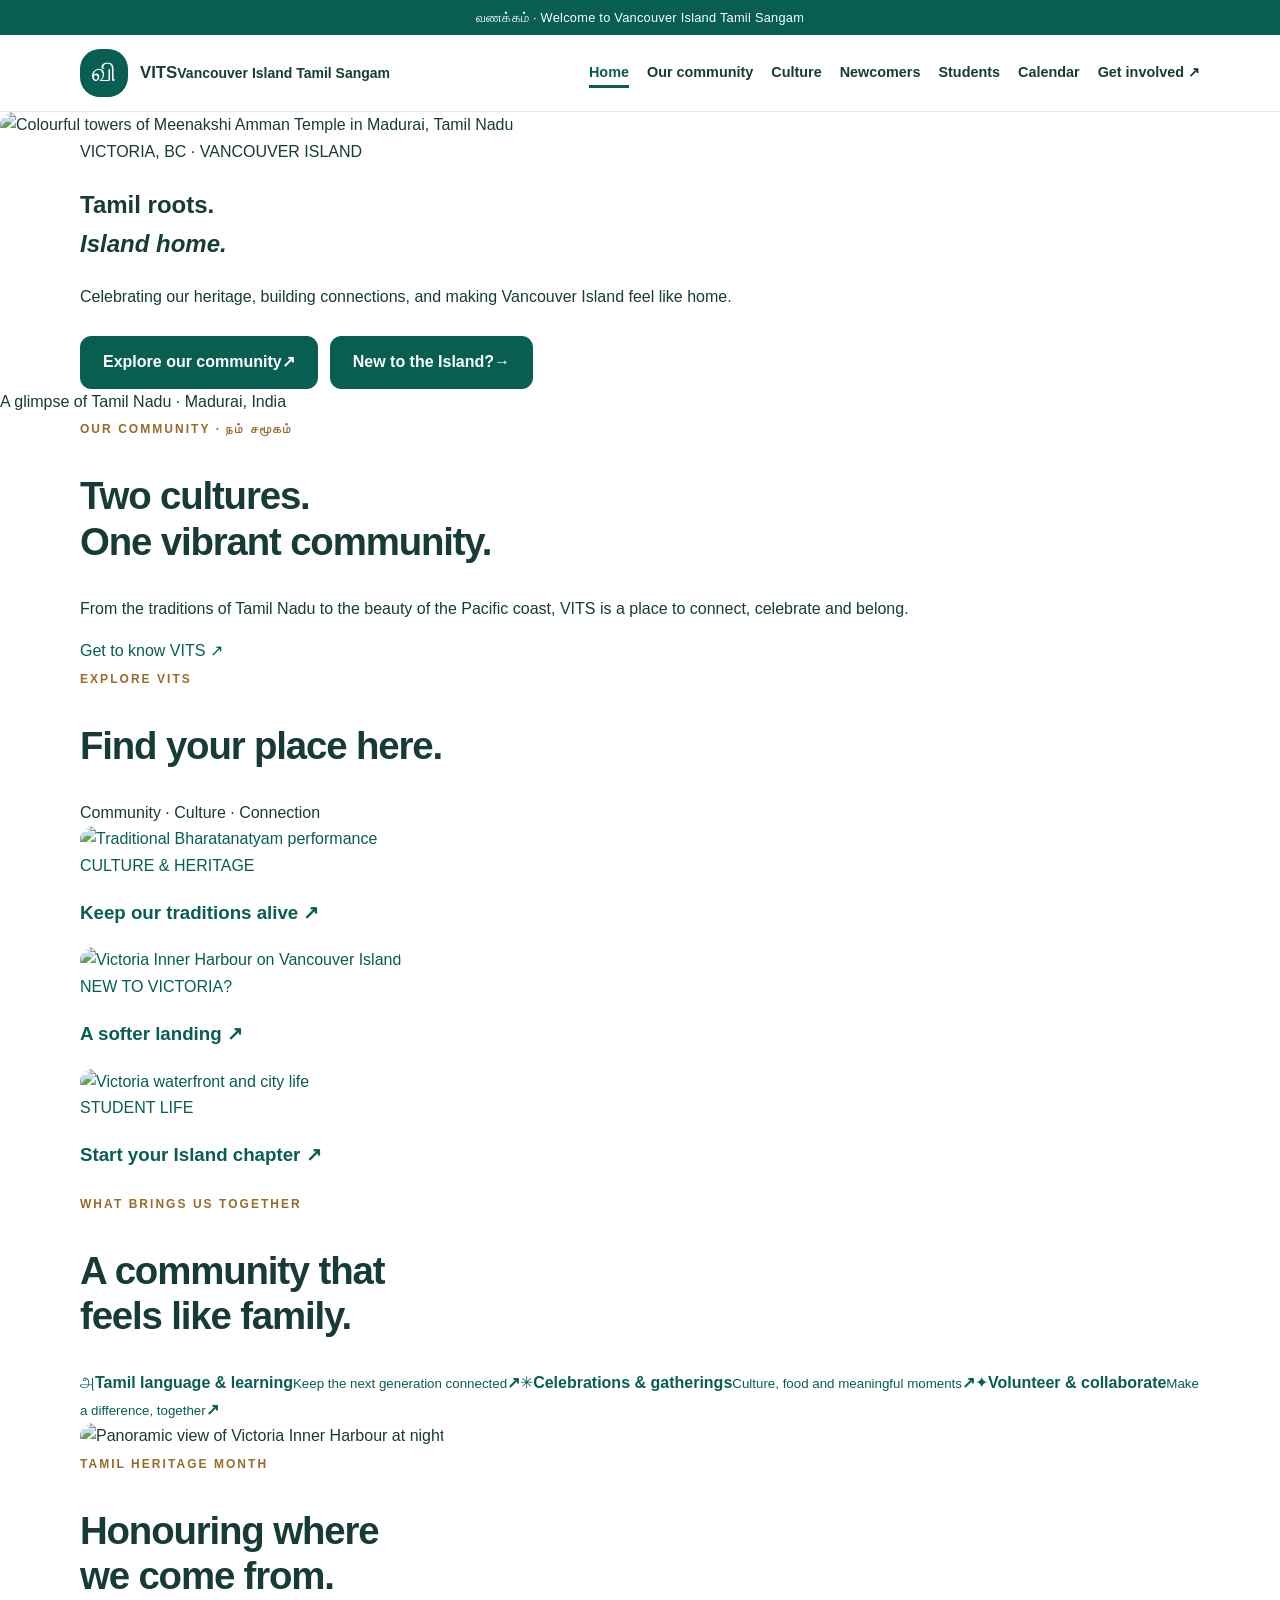
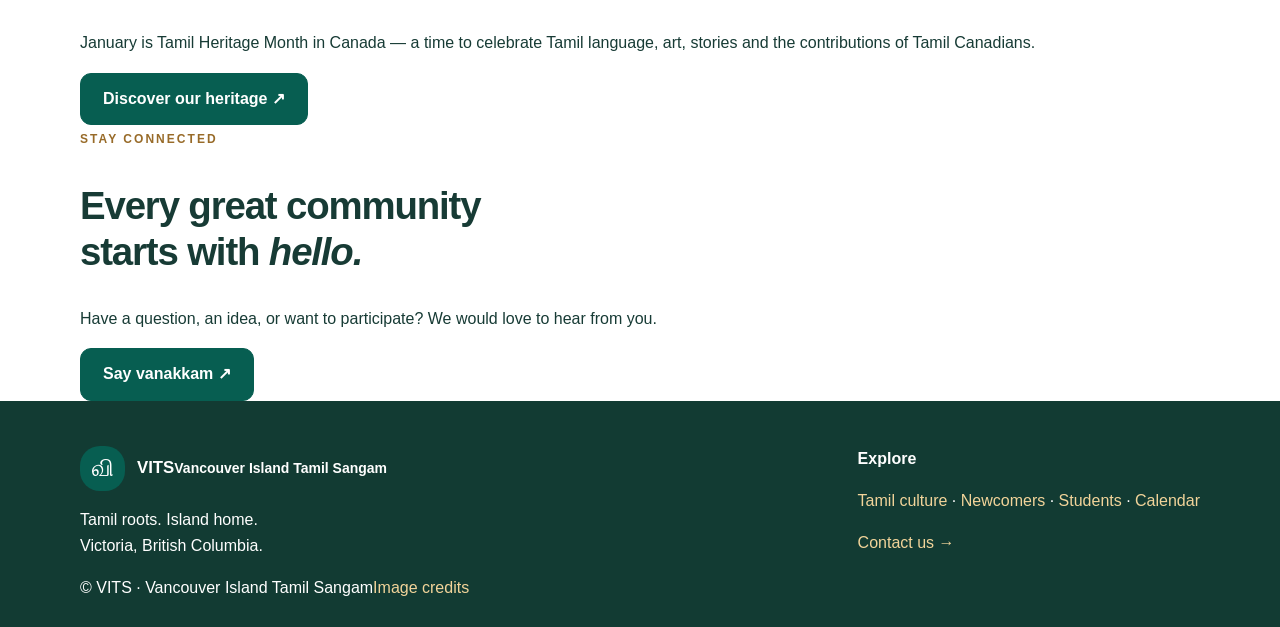
==== index.html @ 279a7f32 "Refresh VITS design: photography, layout, island identity" ====
<!doctype html><html lang="en-CA"><head><meta charset="utf-8"><meta name="viewport" content="width=device-width,initial-scale=1"><meta name="description" content="Vancouver Island Tamil Sangam — celebrating Tamil heritage, connections and community in Victoria, BC."><meta name="theme-color" content="#142f47"><title>VITS — Tamil roots. Island home.</title><link rel="icon" href="assets/favicon.svg" type="image/svg+xml"><link rel="preconnect" href="https://fonts.googleapis.com"><link rel="preconnect" href="https://fonts.gstatic.com" crossorigin><link href="https://fonts.googleapis.com/css2?family=DM+Sans:wght@400;500;600;700&family=Manrope:wght@400;500;600;700;800&display=swap" rel="stylesheet"><link rel="stylesheet" href="assets/style.css"></head><body class="vits-home"><div class="top-strip">வணக்கம் · Welcome to Vancouver Island Tamil Sangam</div><header><div class="container nav"><a class="brand" href="index.html"><img src="assets/favicon.svg" width="48" height="48" alt="VITS wave and Tamil lettering"><span><strong>VITS</strong><small>Vancouver Island Tamil Sangam</small></span></a><nav class="navlinks" aria-label="Main navigation"><a class="active" href="index.html">Home</a><a href="about.html">Our community</a><a href="culture.html">Culture</a><a href="newcomers.html">Newcomers</a><a href="students.html">Students</a><a href="calendar.html">Calendar</a><a class="nav-cta" href="contact.html">Get involved ↗</a></nav></div></header><main><section class="modern-hero"><div class="hero-photo"><img src="https://commons.wikimedia.org/wiki/Special:FilePath/Meenakshi%20Amman%20Temple%2C%20Madurai.jpg" alt="Colourful towers of Meenakshi Amman Temple in Madurai, Tamil Nadu" fetchpriority="high"></div><div class="hero-shade"></div><div class="container hero-inner"><span class="hero-tag"><span class="dot"></span> VICTORIA, BC · VANCOUVER ISLAND</span><h1>Tamil roots.<br><em>Island home.</em></h1><p>Celebrating our heritage, building connections, and making Vancouver Island feel like home.</p><div class="buttons"><a class="btn coral" href="about.html">Explore our community <span>↗</span></a><a class="btn glass" href="newcomers.html">New to the Island? <span>→</span></a></div></div><div class="hero-caption">A glimpse of Tamil Nadu · Madurai, India</div></section><section class="welcome-section container"><div><span class="eyebrow">OUR COMMUNITY · நம் சமூகம்</span><h2>Two cultures.<br><span>One vibrant community.</span></h2></div><div><p>From the traditions of Tamil Nadu to the beauty of the Pacific coast, VITS is a place to connect, celebrate and belong.</p><a class="text-link" href="about.html">Get to know VITS <span>↗</span></a></div></section><section class="stories container"><div class="section-header"><div><span class="eyebrow">EXPLORE VITS</span><h2>Find your place here.</h2></div><span class="section-note">Community · Culture · Connection</span></div><div class="visual-grid"><a class="visual-card first" href="culture.html"><img loading="lazy" src="https://commons.wikimedia.org/wiki/Special:FilePath/Bharatanatyam%20dance.jpg" alt="Traditional Bharatanatyam performance"><div class="visual-overlay"><span>CULTURE & HERITAGE</span><h3>Keep our traditions alive <b>↗</b></h3></div></a><a class="visual-card" href="newcomers.html"><img loading="lazy" src="https://commons.wikimedia.org/wiki/Special:FilePath/Victoria%20Inner%20Harbor%20(5945755775).jpg" alt="Victoria Inner Harbour on Vancouver Island"><div class="visual-overlay"><span>NEW TO VICTORIA?</span><h3>A softer landing <b>↗</b></h3></div></a><a class="visual-card" href="students.html"><img loading="lazy" src="https://commons.wikimedia.org/wiki/Special:FilePath/Inner%20harbour.jpg" alt="Victoria waterfront and city life"><div class="visual-overlay"><span>STUDENT LIFE</span><h3>Start your Island chapter <b>↗</b></h3></div></a></div></section><section class="community-band"><div class="container band-inner"><div><span class="eyebrow light">WHAT BRINGS US TOGETHER</span><h2>A community that<br>feels like family.</h2></div><div class="programs"><a href="about.html"><span class="program-icon">அ</span><span><strong>Tamil language & learning</strong><small>Keep the next generation connected</small></span><b>↗</b></a><a href="about.html"><span class="program-icon">✳</span><span><strong>Celebrations & gatherings</strong><small>Culture, food and meaningful moments</small></span><b>↗</b></a><a href="contact.html"><span class="program-icon">✦</span><span><strong>Volunteer & collaborate</strong><small>Make a difference, together</small></span><b>↗</b></a></div></div></section><section class="photo-feature container"><div class="photo-half"><img loading="lazy" src="https://commons.wikimedia.org/wiki/Special:FilePath/Victoria.innerHarbour.jpg" alt="Panoramic view of Victoria Inner Harbour at night"></div><div class="feature-content"><span class="eyebrow">TAMIL HERITAGE MONTH</span><h2>Honouring where<br>we come from.</h2><p>January is Tamil Heritage Month in Canada — a time to celebrate Tamil language, art, stories and the contributions of Tamil Canadians.</p><a class="btn navy" href="culture.html">Discover our heritage ↗</a></div></section><section class="closing-cta"><div class="container"><span class="eyebrow">STAY CONNECTED</span><h2>Every great community<br>starts with <em>hello.</em></h2><p>Have a question, an idea, or want to participate? We would love to hear from you.</p><a class="btn coral" href="contact.html">Say vanakkam ↗</a></div></section></main><footer class="footer"><div class="container footergrid"><div><a href="index.html" class="brand"><img src="assets/favicon.svg" width="45" height="45" alt=""><span><strong>VITS</strong><small>Vancouver Island Tamil Sangam</small></span></a><p>Tamil roots. Island home. <br>Victoria, British Columbia.</p></div><div><strong>Explore</strong><p><a href="culture.html">Tamil culture</a> · <a href="newcomers.html">Newcomers</a> · <a href="students.html">Students</a> · <a href="calendar.html">Calendar</a></p><p><a href="contact.html">Contact us →</a></p></div></div><div class="container footer-bottom"><span>© VITS · Vancouver Island Tamil Sangam</span><a href="credits.html">Image credits</a></div></footer></body></html>
---- assets/style.css ----
:root{--ink:#173b35;--green:#075e51;--gold:#d9a34f;--cream:#faf8f1;--border:#e3e9df}*{box-sizing:border-box}html{scroll-behavior:smooth}body{margin:0;font-family:Inter,"Segoe UI",Arial,sans-serif;color:var(--ink);background:#fff;line-height:1.65}a{color:var(--green);text-decoration:none}a:hover{text-decoration:underline}img{max-width:100%;height:auto;border-radius:20px}.container{width:min(1120px,92%);margin:auto}.top-strip{background:#075e51;color:white;text-align:center;padding:7px 12px;font-size:.8rem;letter-spacing:.02em}header{background:white;position:sticky;top:0;z-index:10;border-bottom:1px solid var(--border)}.nav{display:flex;justify-content:space-between;align-items:center;gap:22px;min-height:76px}.brand{display:flex;align-items:center;gap:12px;font-weight:800;font-size:1.05rem;color:var(--ink)}.mark{display:grid;place-items:center;width:43px;height:43px;border-radius:13px;background:#075e51;color:white;font-size:24px}.navlinks{display:flex;align-items:center;gap:18px;flex-wrap:wrap}.navlinks a{color:var(--ink);font-size:.9rem;font-weight:600}.navlinks a.active{color:var(--green);text-decoration:underline;text-decoration-thickness:3px;text-underline-offset:8px}.hero{padding:90px 0;background:linear-gradient(130deg,#f2f7ed,#fff9ee)}.hero-grid,.split{display:grid;grid-template-columns:1.1fr 1fr;gap:60px;align-items:center}.hero h1{font-size:clamp(2.6rem,5vw,5rem);line-height:1.08;letter-spacing:-.045em;margin:20px 0}.accent{color:var(--green)}.hero p,.intro{font-size:1.15rem;color:#50635e}.eyebrow{text-transform:uppercase;letter-spacing:.17em;font-size:.75rem;color:#986b29;font-weight:800}.buttons,.pills{display:flex;gap:12px;flex-wrap:wrap;margin-top:26px}.btn{display:inline-flex;padding:12px 22px;border:1px solid #075e51;border-radius:11px;background:#075e51;color:white;font-weight:700;justify-content:center}.btn:hover{color:white;background:#09483f;text-decoration:none}.btn.secondary{background:transparent;color:#075e51}.pill,.float-pill{display:inline-block;background:white;padding:7px 13px;border-radius:30px;border:1px solid var(--border);font-size:.82rem}.hero-visual{position:relative}.image-card{background:#e1eee5;border-radius:25px;overflow:hidden;min-height:260px}.image-card img{width:100%;height:420px;object-fit:cover}.image-label{padding:14px 20px;font-weight:700}.float-pill{position:absolute;bottom:28px;right:-14px;box-shadow:0 9px 25px #2343}.section{padding:76px 0}.tint{background:var(--cream)}.section-head{display:flex;justify-content:space-between;gap:25px;align-items:end}.section h2,h2{font-size:clamp(1.9rem,3vw,2.8rem);line-height:1.18;letter-spacing:-.03em}.grid{display:grid;grid-template-columns:repeat(3,minmax(0,1fr));gap:20px;margin-top:30px}.card{background:white;border:1px solid var(--border);border-radius:18px;padding:27px;box-shadow:0 8px 23px #15372b08}.card h3{margin:9px 0}.icon{font-size:1.8rem}.action{font-weight:800}.band{background:#075e51;color:#fff;padding:35px;border-radius:24px}.band a:not(.btn){color:#fff}.culture-photo{max-height:470px;object-fit:cover;width:100%}.credits,.legal{font-size:.8rem;color:#677a74}.footer{background:#123b33;color:white;padding:45px 0 25px}.footer a{color:#f2d49a}.footer .brand{color:white}.footergrid{display:flex;justify-content:space-between;gap:35px;flex-wrap:wrap}.footer .legal{color:#d5dfd9}.page-hero{background:linear-gradient(130deg,#eff7ef,#fff7e8);padding:65px 0}.page-hero h1{font-size:clamp(2.5rem,4vw,4rem);line-height:1.14}.content{padding:50px 0}.content p,.content li{max-width:80ch}.content a:not(.btn){text-decoration:underline;text-underline-offset:3px}input,textarea,select{display:block;width:100%;padding:13px 15px;border:1px solid #bacac0;border-radius:9px;font:inherit;margin-top:6px;background:white}label{font-weight:650;display:block;margin:14px 0}button{font:inherit;cursor:pointer}.two-col{display:grid;grid-template-columns:repeat(2,1fr);gap:20px}.note{background:#edf7f1;border-left:4px solid #075e51;padding:18px;border-radius:7px}table{border-collapse:collapse;width:100%}td,th{border-bottom:1px solid var(--border);padding:12px;text-align:left}@media(max-width:850px){.nav{align-items:flex-start;flex-direction:column;padding:15px 0}.navlinks{gap:12px}.hero-grid,.split{grid-template-columns:1fr;gap:25px}.grid{grid-template-columns:repeat(2,1fr)}.section{padding:48px 0}}@media(max-width:580px){.grid,.two-col{grid-template-columns:1fr}.hero{padding:48px 0}.hero h1{font-size:2.8rem}.navlinks a{font-size:.82rem}.section-head{display:block}}
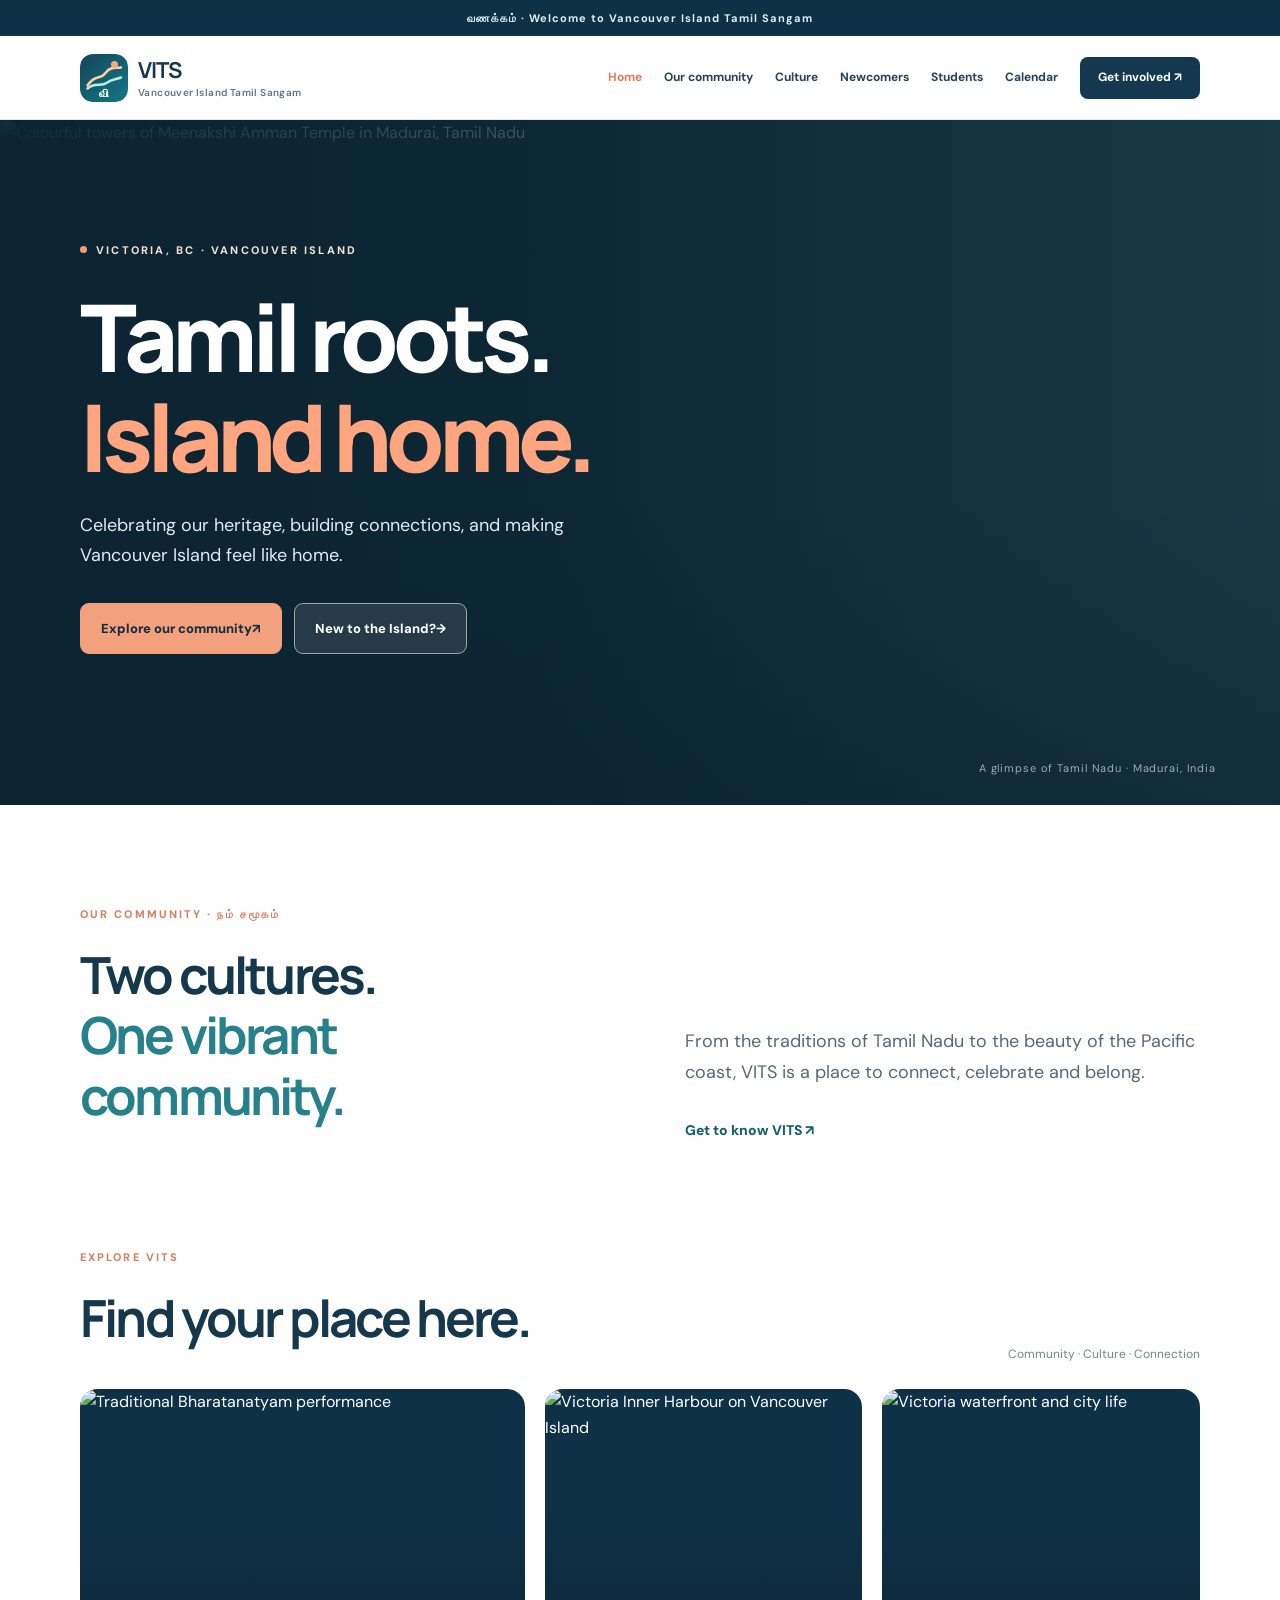
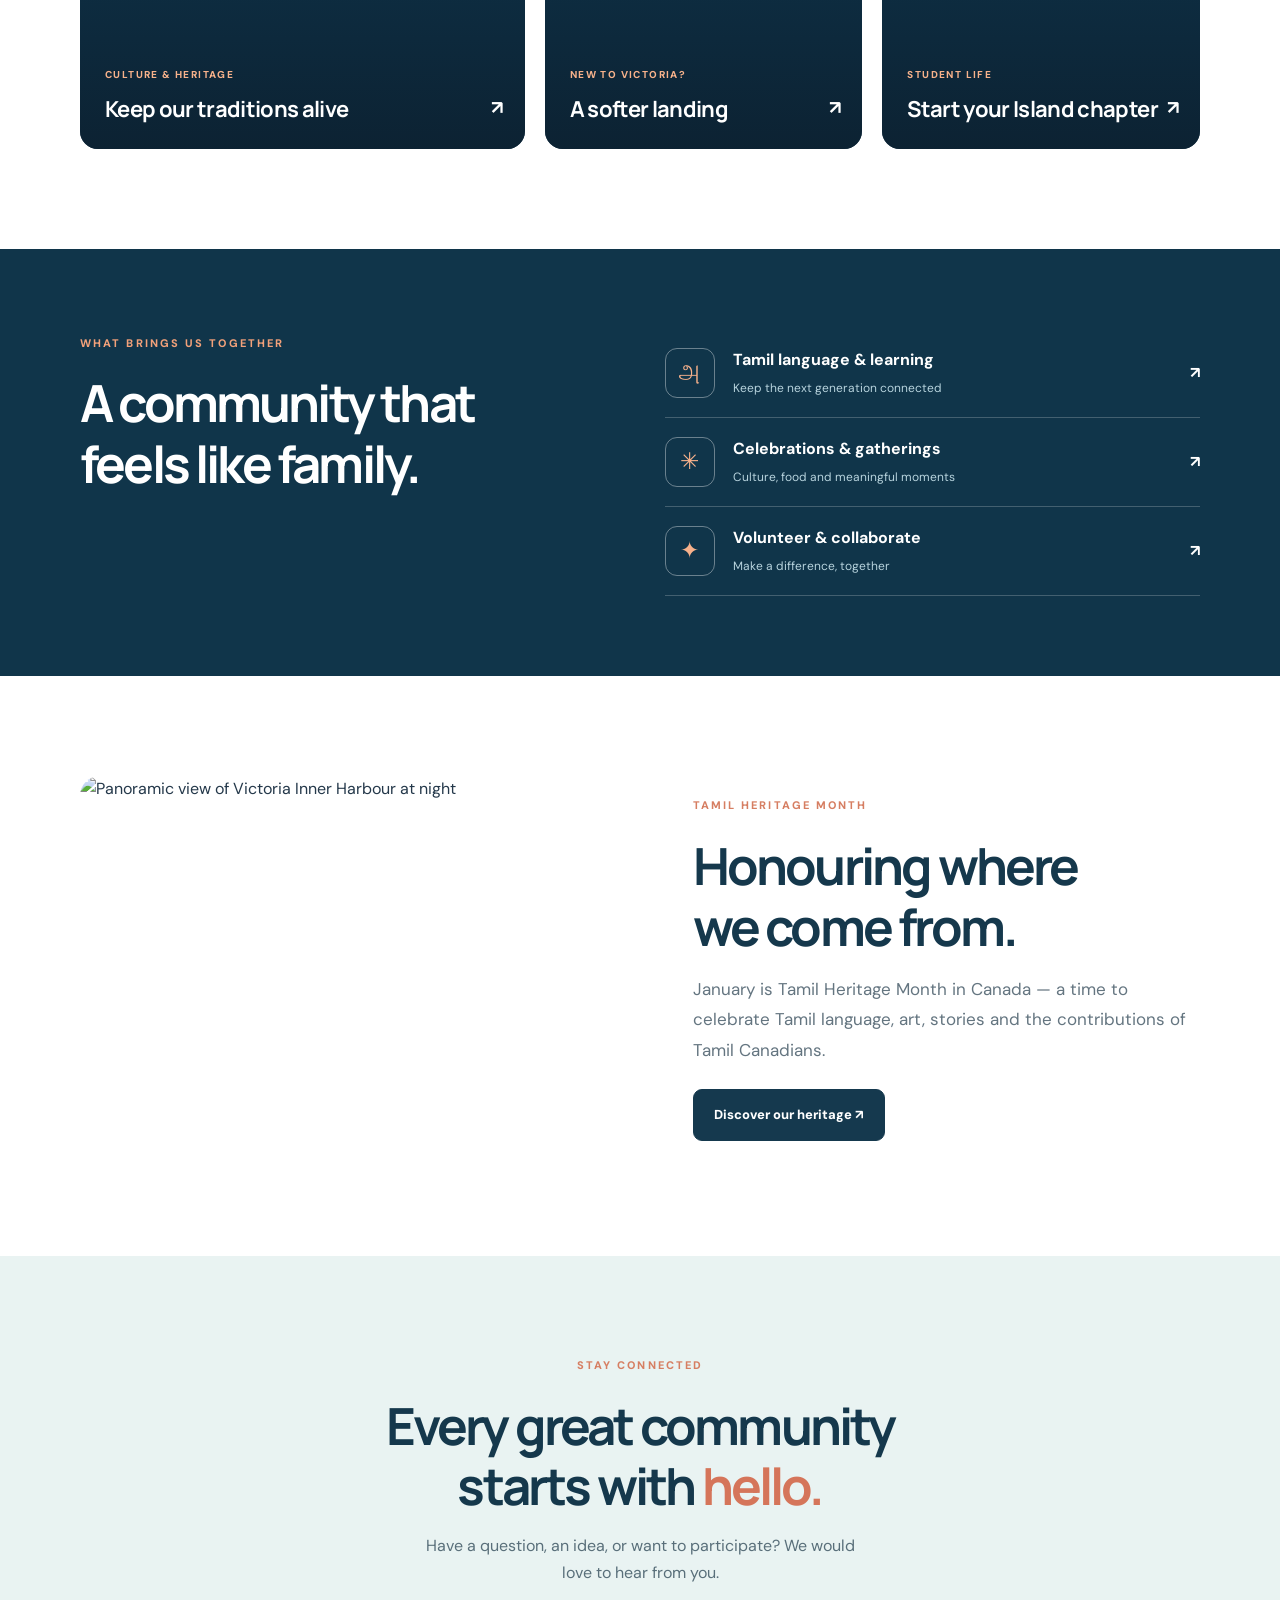
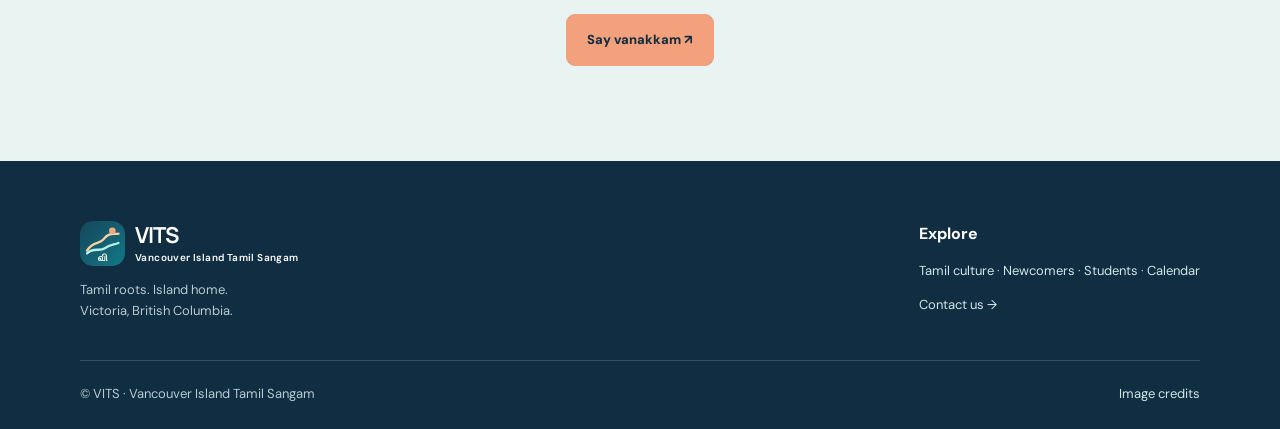
==== commit 5e2acae6: "Use verified Wikimedia Commons photo file names" ====
--- a/index.html
+++ b/index.html
@@ -1 +1 @@
-<!doctype html><html lang="en-CA"><head><meta charset="utf-8"><meta name="viewport" content="width=device-width,initial-scale=1"><meta name="description" content="Vancouver Island Tamil Sangam — celebrating Tamil heritage, connections and community in Victoria, BC."><meta name="theme-color" content="#142f47"><title>VITS — Tamil roots. Island home.</title><link rel="icon" href="assets/favicon.svg" type="image/svg+xml"><link rel="preconnect" href="https://fonts.googleapis.com"><link rel="preconnect" href="https://fonts.gstatic.com" crossorigin><link href="https://fonts.googleapis.com/css2?family=DM+Sans:wght@400;500;600;700&family=Manrope:wght@400;500;600;700;800&display=swap" rel="stylesheet"><link rel="stylesheet" href="assets/style.css"></head><body class="vits-home"><div class="top-strip">வணக்கம் · Welcome to Vancouver Island Tamil Sangam</div><header><div class="container nav"><a class="brand" href="index.html"><img src="assets/favicon.svg" width="48" height="48" alt="VITS wave and Tamil lettering"><span><strong>VITS</strong><small>Vancouver Island Tamil Sangam</small></span></a><nav class="navlinks" aria-label="Main navigation"><a class="active" href="index.html">Home</a><a href="about.html">Our community</a><a href="culture.html">Culture</a><a href="newcomers.html">Newcomers</a><a href="students.html">Students</a><a href="calendar.html">Calendar</a><a class="nav-cta" href="contact.html">Get involved ↗</a></nav></div></header><main><section class="modern-hero"><div class="hero-photo"><img src="https://commons.wikimedia.org/wiki/Special:FilePath/Meenakshi%20Amman%20Temple%2C%20Madurai.jpg" alt="Colourful towers of Meenakshi Amman Temple in Madurai, Tamil Nadu" fetchpriority="high"></div><div class="hero-shade"></div><div class="container hero-inner"><span class="hero-tag"><span class="dot"></span> VICTORIA, BC · VANCOUVER ISLAND</span><h1>Tamil roots.<br><em>Island home.</em></h1><p>Celebrating our heritage, building connections, and making Vancouver Island feel like home.</p><div class="buttons"><a class="btn coral" href="about.html">Explore our community <span>↗</span></a><a class="btn glass" href="newcomers.html">New to the Island? <span>→</span></a></div></div><div class="hero-caption">A glimpse of Tamil Nadu · Madurai, India</div></section><section class="welcome-section container"><div><span class="eyebrow">OUR COMMUNITY · நம் சமூகம்</span><h2>Two cultures.<br><span>One vibrant community.</span></h2></div><div><p>From the traditions of Tamil Nadu to the beauty of the Pacific coast, VITS is a place to connect, celebrate and belong.</p><a class="text-link" href="about.html">Get to know VITS <span>↗</span></a></div></section><section class="stories container"><div class="section-header"><div><span class="eyebrow">EXPLORE VITS</span><h2>Find your place here.</h2></div><span class="section-note">Community · Culture · Connection</span></div><div class="visual-grid"><a class="visual-card first" href="culture.html"><img loading="lazy" src="https://commons.wikimedia.org/wiki/Special:FilePath/Bharatanatyam%20dance.jpg" alt="Traditional Bharatanatyam performance"><div class="visual-overlay"><span>CULTURE & HERITAGE</span><h3>Keep our traditions alive <b>↗</b></h3></div></a><a class="visual-card" href="newcomers.html"><img loading="lazy" src="https://commons.wikimedia.org/wiki/Special:FilePath/Victoria%20Inner%20Harbor%20(5945755775).jpg" alt="Victoria Inner Harbour on Vancouver Island"><div class="visual-overlay"><span>NEW TO VICTORIA?</span><h3>A softer landing <b>↗</b></h3></div></a><a class="visual-card" href="students.html"><img loading="lazy" src="https://commons.wikimedia.org/wiki/Special:FilePath/Inner%20harbour.jpg" alt="Victoria waterfront and city life"><div class="visual-overlay"><span>STUDENT LIFE</span><h3>Start your Island chapter <b>↗</b></h3></div></a></div></section><section class="community-band"><div class="container band-inner"><div><span class="eyebrow light">WHAT BRINGS US TOGETHER</span><h2>A community that<br>feels like family.</h2></div><div class="programs"><a href="about.html"><span class="program-icon">அ</span><span><strong>Tamil language & learning</strong><small>Keep the next generation connected</small></span><b>↗</b></a><a href="about.html"><span class="program-icon">✳</span><span><strong>Celebrations & gatherings</strong><small>Culture, food and meaningful moments</small></span><b>↗</b></a><a href="contact.html"><span class="program-icon">✦</span><span><strong>Volunteer & collaborate</strong><small>Make a difference, together</small></span><b>↗</b></a></div></div></section><section class="photo-feature container"><div class="photo-half"><img loading="lazy" src="https://commons.wikimedia.org/wiki/Special:FilePath/Victoria.innerHarbour.jpg" alt="Panoramic view of Victoria Inner Harbour at night"></div><div class="feature-content"><span class="eyebrow">TAMIL HERITAGE MONTH</span><h2>Honouring where<br>we come from.</h2><p>January is Tamil Heritage Month in Canada — a time to celebrate Tamil language, art, stories and the contributions of Tamil Canadians.</p><a class="btn navy" href="culture.html">Discover our heritage ↗</a></div></section><section class="closing-cta"><div class="container"><span class="eyebrow">STAY CONNECTED</span><h2>Every great community<br>starts with <em>hello.</em></h2><p>Have a question, an idea, or want to participate? We would love to hear from you.</p><a class="btn coral" href="contact.html">Say vanakkam ↗</a></div></section></main><footer class="footer"><div class="container footergrid"><div><a href="index.html" class="brand"><img src="assets/favicon.svg" width="45" height="45" alt=""><span><strong>VITS</strong><small>Vancouver Island Tamil Sangam</small></span></a><p>Tamil roots. Island home. <br>Victoria, British Columbia.</p></div><div><strong>Explore</strong><p><a href="culture.html">Tamil culture</a> · <a href="newcomers.html">Newcomers</a> · <a href="students.html">Students</a> · <a href="calendar.html">Calendar</a></p><p><a href="contact.html">Contact us →</a></p></div></div><div class="container footer-bottom"><span>© VITS · Vancouver Island Tamil Sangam</span><a href="credits.html">Image credits</a></div></footer></body></html>+<!doctype html><html lang="en-CA"><head><meta charset="utf-8"><meta name="viewport" content="width=device-width,initial-scale=1"><meta name="description" content="Vancouver Island Tamil Sangam — celebrating Tamil heritage, connections and community in Victoria, BC."><meta name="theme-color" content="#142f47"><title>VITS — Tamil roots. Island home.</title><link rel="icon" href="assets/favicon.svg" type="image/svg+xml"><link rel="preconnect" href="https://fonts.googleapis.com"><link rel="preconnect" href="https://fonts.gstatic.com" crossorigin><link href="https://fonts.googleapis.com/css2?family=DM+Sans:wght@400;500;600;700&family=Manrope:wght@400;500;600;700;800&display=swap" rel="stylesheet"><link rel="stylesheet" href="assets/style.css"></head><body class="vits-home"><div class="top-strip">வணக்கம் · Welcome to Vancouver Island Tamil Sangam</div><header><div class="container nav"><a class="brand" href="index.html"><img src="assets/favicon.svg" width="48" height="48" alt="VITS wave and Tamil lettering"><span><strong>VITS</strong><small>Vancouver Island Tamil Sangam</small></span></a><nav class="navlinks" aria-label="Main navigation"><a class="active" href="index.html">Home</a><a href="about.html">Our community</a><a href="culture.html">Culture</a><a href="newcomers.html">Newcomers</a><a href="students.html">Students</a><a href="calendar.html">Calendar</a><a class="nav-cta" href="contact.html">Get involved ↗</a></nav></div></header><main><section class="modern-hero"><div class="hero-photo"><img src="https://commons.wikimedia.org/wiki/Special:FilePath/Meenakshi%20Temple%2C%20Gopuram%2C%20Madurai%2C%20India.jpg" alt="Colourful towers of Meenakshi Amman Temple in Madurai, Tamil Nadu" fetchpriority="high"></div><div class="hero-shade"></div><div class="container hero-inner"><span class="hero-tag"><span class="dot"></span> VICTORIA, BC · VANCOUVER ISLAND</span><h1>Tamil roots.<br><em>Island home.</em></h1><p>Celebrating our heritage, building connections, and making Vancouver Island feel like home.</p><div class="buttons"><a class="btn coral" href="about.html">Explore our community <span>↗</span></a><a class="btn glass" href="newcomers.html">New to the Island? <span>→</span></a></div></div><div class="hero-caption">A glimpse of Tamil Nadu · Madurai, India</div></section><section class="welcome-section container"><div><span class="eyebrow">OUR COMMUNITY · நம் சமூகம்</span><h2>Two cultures.<br><span>One vibrant community.</span></h2></div><div><p>From the traditions of Tamil Nadu to the beauty of the Pacific coast, VITS is a place to connect, celebrate and belong.</p><a class="text-link" href="about.html">Get to know VITS <span>↗</span></a></div></section><section class="stories container"><div class="section-header"><div><span class="eyebrow">EXPLORE VITS</span><h2>Find your place here.</h2></div><span class="section-note">Community · Culture · Connection</span></div><div class="visual-grid"><a class="visual-card first" href="culture.html"><img loading="lazy" src="https://commons.wikimedia.org/wiki/Special:FilePath/Bharatanatyam%20dancer%20performing%20at%20Khajuraho%20Dance%20Festival%202026%20001.jpg" alt="Traditional Bharatanatyam performance"><div class="visual-overlay"><span>CULTURE & HERITAGE</span><h3>Keep our traditions alive <b>↗</b></h3></div></a><a class="visual-card" href="newcomers.html"><img loading="lazy" src="https://commons.wikimedia.org/wiki/Special:FilePath/Victoria%20Inner%20Harbor%20(5945755775).jpg" alt="Victoria Inner Harbour on Vancouver Island"><div class="visual-overlay"><span>NEW TO VICTORIA?</span><h3>A softer landing <b>↗</b></h3></div></a><a class="visual-card" href="students.html"><img loading="lazy" src="https://commons.wikimedia.org/wiki/Special:FilePath/Inner%20harbour.jpg" alt="Victoria waterfront and city life"><div class="visual-overlay"><span>STUDENT LIFE</span><h3>Start your Island chapter <b>↗</b></h3></div></a></div></section><section class="community-band"><div class="container band-inner"><div><span class="eyebrow light">WHAT BRINGS US TOGETHER</span><h2>A community that<br>feels like family.</h2></div><div class="programs"><a href="about.html"><span class="program-icon">அ</span><span><strong>Tamil language & learning</strong><small>Keep the next generation connected</small></span><b>↗</b></a><a href="about.html"><span class="program-icon">✳</span><span><strong>Celebrations & gatherings</strong><small>Culture, food and meaningful moments</small></span><b>↗</b></a><a href="contact.html"><span class="program-icon">✦</span><span><strong>Volunteer & collaborate</strong><small>Make a difference, together</small></span><b>↗</b></a></div></div></section><section class="photo-feature container"><div class="photo-half"><img loading="lazy" src="https://commons.wikimedia.org/wiki/Special:FilePath/Victoria.innerHarbour.jpg" alt="Panoramic view of Victoria Inner Harbour at night"></div><div class="feature-content"><span class="eyebrow">TAMIL HERITAGE MONTH</span><h2>Honouring where<br>we come from.</h2><p>January is Tamil Heritage Month in Canada — a time to celebrate Tamil language, art, stories and the contributions of Tamil Canadians.</p><a class="btn navy" href="culture.html">Discover our heritage ↗</a></div></section><section class="closing-cta"><div class="container"><span class="eyebrow">STAY CONNECTED</span><h2>Every great community<br>starts with <em>hello.</em></h2><p>Have a question, an idea, or want to participate? We would love to hear from you.</p><a class="btn coral" href="contact.html">Say vanakkam ↗</a></div></section></main><footer class="footer"><div class="container footergrid"><div><a href="index.html" class="brand"><img src="assets/favicon.svg" width="45" height="45" alt=""><span><strong>VITS</strong><small>Vancouver Island Tamil Sangam</small></span></a><p>Tamil roots. Island home. <br>Victoria, British Columbia.</p></div><div><strong>Explore</strong><p><a href="culture.html">Tamil culture</a> · <a href="newcomers.html">Newcomers</a> · <a href="students.html">Students</a> · <a href="calendar.html">Calendar</a></p><p><a href="contact.html">Contact us →</a></p></div></div><div class="container footer-bottom"><span>© VITS · Vancouver Island Tamil Sangam</span><a href="credits.html">Image credits</a></div></footer></body></html>
--- a/assets/style.css
+++ b/assets/style.css
@@ -1 +1,3 @@
-:root{--ink:#173b35;--green:#075e51;--gold:#d9a34f;--cream:#faf8f1;--border:#e3e9df}*{box-sizing:border-box}html{scroll-behavior:smooth}body{margin:0;font-family:Inter,"Segoe UI",Arial,sans-serif;color:var(--ink);background:#fff;line-height:1.65}a{color:var(--green);text-decoration:none}a:hover{text-decoration:underline}img{max-width:100%;height:auto;border-radius:20px}.container{width:min(1120px,92%);margin:auto}.top-strip{background:#075e51;color:white;text-align:center;padding:7px 12px;font-size:.8rem;letter-spacing:.02em}header{background:white;position:sticky;top:0;z-index:10;border-bottom:1px solid var(--border)}.nav{display:flex;justify-content:space-between;align-items:center;gap:22px;min-height:76px}.brand{display:flex;align-items:center;gap:12px;font-weight:800;font-size:1.05rem;color:var(--ink)}.mark{display:grid;place-items:center;width:43px;height:43px;border-radius:13px;background:#075e51;color:white;font-size:24px}.navlinks{display:flex;align-items:center;gap:18px;flex-wrap:wrap}.navlinks a{color:var(--ink);font-size:.9rem;font-weight:600}.navlinks a.active{color:var(--green);text-decoration:underline;text-decoration-thickness:3px;text-underline-offset:8px}.hero{padding:90px 0;background:linear-gradient(130deg,#f2f7ed,#fff9ee)}.hero-grid,.split{display:grid;grid-template-columns:1.1fr 1fr;gap:60px;align-items:center}.hero h1{font-size:clamp(2.6rem,5vw,5rem);line-height:1.08;letter-spacing:-.045em;margin:20px 0}.accent{color:var(--green)}.hero p,.intro{font-size:1.15rem;color:#50635e}.eyebrow{text-transform:uppercase;letter-spacing:.17em;font-size:.75rem;color:#986b29;font-weight:800}.buttons,.pills{display:flex;gap:12px;flex-wrap:wrap;margin-top:26px}.btn{display:inline-flex;padding:12px 22px;border:1px solid #075e51;border-radius:11px;background:#075e51;color:white;font-weight:700;justify-content:center}.btn:hover{color:white;background:#09483f;text-decoration:none}.btn.secondary{background:transparent;color:#075e51}.pill,.float-pill{display:inline-block;background:white;padding:7px 13px;border-radius:30px;border:1px solid var(--border);font-size:.82rem}.hero-visual{position:relative}.image-card{background:#e1eee5;border-radius:25px;overflow:hidden;min-height:260px}.image-card img{width:100%;height:420px;object-fit:cover}.image-label{padding:14px 20px;font-weight:700}.float-pill{position:absolute;bottom:28px;right:-14px;box-shadow:0 9px 25px #2343}.section{padding:76px 0}.tint{background:var(--cream)}.section-head{display:flex;justify-content:space-between;gap:25px;align-items:end}.section h2,h2{font-size:clamp(1.9rem,3vw,2.8rem);line-height:1.18;letter-spacing:-.03em}.grid{display:grid;grid-template-columns:repeat(3,minmax(0,1fr));gap:20px;margin-top:30px}.card{background:white;border:1px solid var(--border);border-radius:18px;padding:27px;box-shadow:0 8px 23px #15372b08}.card h3{margin:9px 0}.icon{font-size:1.8rem}.action{font-weight:800}.band{background:#075e51;color:#fff;padding:35px;border-radius:24px}.band a:not(.btn){color:#fff}.culture-photo{max-height:470px;object-fit:cover;width:100%}.credits,.legal{font-size:.8rem;color:#677a74}.footer{background:#123b33;color:white;padding:45px 0 25px}.footer a{color:#f2d49a}.footer .brand{color:white}.footergrid{display:flex;justify-content:space-between;gap:35px;flex-wrap:wrap}.footer .legal{color:#d5dfd9}.page-hero{background:linear-gradient(130deg,#eff7ef,#fff7e8);padding:65px 0}.page-hero h1{font-size:clamp(2.5rem,4vw,4rem);line-height:1.14}.content{padding:50px 0}.content p,.content li{max-width:80ch}.content a:not(.btn){text-decoration:underline;text-underline-offset:3px}input,textarea,select{display:block;width:100%;padding:13px 15px;border:1px solid #bacac0;border-radius:9px;font:inherit;margin-top:6px;background:white}label{font-weight:650;display:block;margin:14px 0}button{font:inherit;cursor:pointer}.two-col{display:grid;grid-template-columns:repeat(2,1fr);gap:20px}.note{background:#edf7f1;border-left:4px solid #075e51;padding:18px;border-radius:7px}table{border-collapse:collapse;width:100%}td,th{border-bottom:1px solid var(--border);padding:12px;text-align:left}@media(max-width:850px){.nav{align-items:flex-start;flex-direction:column;padding:15px 0}.navlinks{gap:12px}.hero-grid,.split{grid-template-columns:1fr;gap:25px}.grid{grid-template-columns:repeat(2,1fr)}.section{padding:48px 0}}@media(max-width:580px){.grid,.two-col{grid-template-columns:1fr}.hero{padding:48px 0}.hero h1{font-size:2.8rem}.navlinks a{font-size:.82rem}.section-head{display:block}}+:root{--ink:#173b35;--green:#075e51;--gold:#d9a34f;--cream:#faf8f1;--border:#e3e9df}*{box-sizing:border-box}html{scroll-behavior:smooth}body{margin:0;font-family:Inter,"Segoe UI",Arial,sans-serif;color:var(--ink);background:#fff;line-height:1.65}a{color:var(--green);text-decoration:none}a:hover{text-decoration:underline}img{max-width:100%;height:auto;border-radius:20px}.container{width:min(1120px,92%);margin:auto}.top-strip{background:#075e51;color:white;text-align:center;padding:7px 12px;font-size:.8rem;letter-spacing:.02em}header{background:white;position:sticky;top:0;z-index:10;border-bottom:1px solid var(--border)}.nav{display:flex;justify-content:space-between;align-items:center;gap:22px;min-height:76px}.brand{display:flex;align-items:center;gap:12px;font-weight:800;font-size:1.05rem;color:var(--ink)}.mark{display:grid;place-items:center;width:43px;height:43px;border-radius:13px;background:#075e51;color:white;font-size:24px}.navlinks{display:flex;align-items:center;gap:18px;flex-wrap:wrap}.navlinks a{color:var(--ink);font-size:.9rem;font-weight:600}.navlinks a.active{color:var(--green);text-decoration:underline;text-decoration-thickness:3px;text-underline-offset:8px}.hero{padding:90px 0;background:linear-gradient(130deg,#f2f7ed,#fff9ee)}.hero-grid,.split{display:grid;grid-template-columns:1.1fr 1fr;gap:60px;align-items:center}.hero h1{font-size:clamp(2.6rem,5vw,5rem);line-height:1.08;letter-spacing:-.045em;margin:20px 0}.accent{color:var(--green)}.hero p,.intro{font-size:1.15rem;color:#50635e}.eyebrow{text-transform:uppercase;letter-spacing:.17em;font-size:.75rem;color:#986b29;font-weight:800}.buttons,.pills{display:flex;gap:12px;flex-wrap:wrap;margin-top:26px}.btn{display:inline-flex;padding:12px 22px;border:1px solid #075e51;border-radius:11px;background:#075e51;color:white;font-weight:700;justify-content:center}.btn:hover{color:white;background:#09483f;text-decoration:none}.btn.secondary{background:transparent;color:#075e51}.pill,.float-pill{display:inline-block;background:white;padding:7px 13px;border-radius:30px;border:1px solid var(--border);font-size:.82rem}.hero-visual{position:relative}.image-card{background:#e1eee5;border-radius:25px;overflow:hidden;min-height:260px}.image-card img{width:100%;height:420px;object-fit:cover}.image-label{padding:14px 20px;font-weight:700}.float-pill{position:absolute;bottom:28px;right:-14px;box-shadow:0 9px 25px #2343}.section{padding:76px 0}.tint{background:var(--cream)}.section-head{display:flex;justify-content:space-between;gap:25px;align-items:end}.section h2,h2{font-size:clamp(1.9rem,3vw,2.8rem);line-height:1.18;letter-spacing:-.03em}.grid{display:grid;grid-template-columns:repeat(3,minmax(0,1fr));gap:20px;margin-top:30px}.card{background:white;border:1px solid var(--border);border-radius:18px;padding:27px;box-shadow:0 8px 23px #15372b08}.card h3{margin:9px 0}.icon{font-size:1.8rem}.action{font-weight:800}.band{background:#075e51;color:#fff;padding:35px;border-radius:24px}.band a:not(.btn){color:#fff}.culture-photo{max-height:470px;object-fit:cover;width:100%}.credits,.legal{font-size:.8rem;color:#677a74}.footer{background:#123b33;color:white;padding:45px 0 25px}.footer a{color:#f2d49a}.footer .brand{color:white}.footergrid{display:flex;justify-content:space-between;gap:35px;flex-wrap:wrap}.footer .legal{color:#d5dfd9}.page-hero{background:linear-gradient(130deg,#eff7ef,#fff7e8);padding:65px 0}.page-hero h1{font-size:clamp(2.5rem,4vw,4rem);line-height:1.14}.content{padding:50px 0}.content p,.content li{max-width:80ch}.content a:not(.btn){text-decoration:underline;text-underline-offset:3px}input,textarea,select{display:block;width:100%;padding:13px 15px;border:1px solid #bacac0;border-radius:9px;font:inherit;margin-top:6px;background:white}label{font-weight:650;display:block;margin:14px 0}button{font:inherit;cursor:pointer}.two-col{display:grid;grid-template-columns:repeat(2,1fr);gap:20px}.note{background:#edf7f1;border-left:4px solid #075e51;padding:18px;border-radius:7px}table{border-collapse:collapse;width:100%}td,th{border-bottom:1px solid var(--border);padding:12px;text-align:left}@media(max-width:850px){.nav{align-items:flex-start;flex-direction:column;padding:15px 0}.navlinks{gap:12px}.hero-grid,.split{grid-template-columns:1fr;gap:25px}.grid{grid-template-columns:repeat(2,1fr)}.section{padding:48px 0}}@media(max-width:580px){.grid,.two-col{grid-template-columns:1fr}.hero{padding:48px 0}.hero h1{font-size:2.8rem}.navlinks a{font-size:.82rem}.section-head{display:block}}
+/* VITS 2026 visual refresh */
+:root{--ink:#172e41;--green:#166b71;--gold:#eead79;--cream:#f7f5f1;--border:#e5e9eb}body{font-family:"DM Sans",Arial,sans-serif;color:#24384a;background:#fff}h1,h2,h3,.brand{font-family:Manrope,"DM Sans",sans-serif}a{color:#166b71}.top-strip{background:#0e3147;color:#dbedf4;letter-spacing:.09em;font-size:11px;font-weight:700;padding:9px}.nav{min-height:83px}.brand{gap:10px;font-weight:800;text-decoration:none!important}.brand img{border-radius:13px}.brand span{display:flex;flex-direction:column;line-height:1.1}.brand strong{font-size:22px;letter-spacing:-1px;color:#17374c}.brand small{font-family:"DM Sans",sans-serif;font-weight:600;font-size:10px;letter-spacing:.04em;color:#5c7683;margin-top:5px}.navlinks{gap:22px}.navlinks a{font-size:12px;font-weight:700;color:#264258}.navlinks a.active{color:#dd795e;text-decoration:none}.navlinks .nav-cta{background:#143850;color:white;padding:11px 18px;border-radius:8px}.navlinks .nav-cta:hover{background:#255a70;color:#fff}.footer{background:#102d42}.footer .brand strong,.footer .brand small{color:#fff}.footergrid p,.footer-bottom{font-size:13px;color:#b8cbd1}.footergrid{padding-bottom:25px}.footer-bottom{border-top:1px solid #ffffff2a;padding-top:22px;display:flex;justify-content:space-between}.footer a{color:#d0e5e6}.vits-home .modern-hero{height:min(685px,75vw);min-height:510px;position:relative;background:#193b4a;color:white;overflow:hidden}.hero-photo,.hero-shade{position:absolute;inset:0}.hero-photo img{height:100%;width:100%;object-fit:cover;object-position:65% 48%;border-radius:0;filter:saturate(1.08)}.hero-shade{background:linear-gradient(90deg,rgba(12,35,48,.97) 0%,rgba(10,33,47,.78) 42%,rgba(15,30,39,.1) 100%),linear-gradient(0deg,rgba(7,21,34,.32),transparent 45%)}.hero-inner{position:relative;z-index:1;padding-top:115px}.hero-tag{display:inline-flex;align-items:center;gap:9px;font-size:11px;font-weight:800;letter-spacing:.2em;color:#f3ded0}.dot{width:7px;height:7px;background:#fa9d73;border-radius:50%}.modern-hero h1{font-size:clamp(59px,7.3vw,112px);line-height:1.08;max-width:780px;letter-spacing:-.065em;margin:24px 0;font-weight:800;color:#fff}.modern-hero h1 em{font-style:normal;color:#ffa580}.modern-hero p{font-size:18px;line-height:1.65;max-width:490px;color:#e1eaf0}.modern-hero .buttons{margin-top:32px}.btn{border-radius:9px;font-size:13px;font-weight:800;padding:14px 20px}.btn.coral{background:#f3a07d;border-color:#f3a07d;color:#102d42}.btn.glass{background:#ffffff1a;color:white;border:1px solid #ffffff8c}.btn.navy{background:#15394e;border-color:#15394e}.hero-caption{position:absolute;bottom:28px;right:5%;font-size:11px;letter-spacing:.08em;color:#fff9;z-index:2}.welcome-section{display:grid;grid-template-columns:1fr 1fr;gap:90px;align-items:end;padding-top:95px;padding-bottom:100px}.eyebrow{color:#d67e62;font-weight:800;letter-spacing:.19em;font-size:11px}.welcome-section h2,.section-header h2,.feature-content h2,.closing-cta h2,.community-band h2{font-size:clamp(31px,4vw,55px);line-height:1.19;letter-spacing:-.055em;color:#15384c;margin:17px 0}.welcome-section h2 span{color:#27818a}.welcome-section p{color:#536a76;font-size:18px;line-height:1.75}.text-link{display:inline-block;font-weight:800;font-size:14px;margin-top:12px;color:#175d70}.section-header{display:flex;justify-content:space-between;align-items:end}.section-note{font-size:12px;color:#70858e}.stories{padding-bottom:100px}.visual-grid{display:grid;grid-template-columns:1.4fr 1fr 1fr;gap:20px;margin-top:24px}.visual-card{min-height:360px;position:relative;overflow:hidden;border-radius:18px;color:white;display:block;background:#0e3147}.visual-card img{width:100%;height:100%;object-fit:cover;position:absolute;inset:0;border-radius:0;transition:transform .5s ease}.visual-card:hover img{transform:scale(1.05)}.visual-card:after{content:"";position:absolute;inset:0;background:linear-gradient(0deg,rgba(12,33,49,.93),transparent 66%)}.visual-overlay{position:absolute;bottom:25px;left:25px;right:22px;z-index:1}.visual-overlay span{font-size:10px;letter-spacing:.14em;font-weight:800;color:#f7b28b}.visual-overlay h3{font-size:22px;line-height:1.25;color:#fff;margin:10px 0 0;letter-spacing:-.03em}.visual-overlay h3 b{float:right;font-size:19px}.visual-card:hover{text-decoration:none}.community-band{background:#10354a;color:white;padding:80px 0}.band-inner{display:grid;grid-template-columns:1fr 1.05fr;gap:75px}.eyebrow.light{color:#f2a17a}.community-band h2{color:white}.programs a{display:flex;gap:18px;align-items:center;padding:18px 0;border-bottom:1px solid #ffffff36;color:white}.programs a:hover{text-decoration:none}.program-icon{display:grid;place-items:center;border:1px solid #ffffff60;border-radius:12px;color:#f7b18b;width:50px;height:50px;flex-shrink:0;font-size:23px}.programs a>span:nth-child(2){flex:1}.programs strong,.programs small{display:block}.programs strong{font-size:16px}.programs small{font-size:12px;color:#b7d3dd;margin-top:6px}.photo-feature{display:grid;grid-template-columns:1.05fr 1fr;gap:80px;align-items:center;padding-top:100px;padding-bottom:100px}.photo-half img{display:block;object-fit:cover;width:100%;height:380px}.feature-content p{font-size:17px;color:#647580;line-height:1.8;margin-bottom:24px}.closing-cta{background:#e9f3f2;padding:95px 0;text-align:center}.closing-cta h2 em{color:#d5755a;font-style:normal}.closing-cta p{font-size:16px;color:#596f7a;max-width:450px;margin:0 auto 28px}.vits-home .footer{padding-top:60px}@media(max-width:850px){.visual-grid{grid-template-columns:1fr 1fr}.visual-card.first{grid-column:span 2}.visual-card{min-height:320px}.welcome-section,.band-inner,.photo-feature{gap:30px}.navlinks{gap:13px}.modern-hero h1{font-size:clamp(52px,9vw,85px)}}@media(max-width:620px){.vits-home .modern-hero{min-height:660px;height:auto}.hero-inner{padding-top:95px;padding-bottom:125px}.modern-hero h1{font-size:58px}.hero-shade{background:linear-gradient(90deg,#102c3fe8,#102c3f8a)}.hero-caption{left:5%;right:auto}.welcome-section,.band-inner,.photo-feature{grid-template-columns:1fr}.welcome-section{padding:60px 0}.visual-grid{grid-template-columns:1fr}.visual-card.first{grid-column:auto}.visual-card{min-height:340px}.stories{padding-bottom:65px}.community-band{padding:60px 0}.photo-feature{padding:65px 0}.photo-half img{height:260px}.closing-cta{padding:65px 0}.section-note{display:none}.navlinks .nav-cta{padding:8px 10px}}
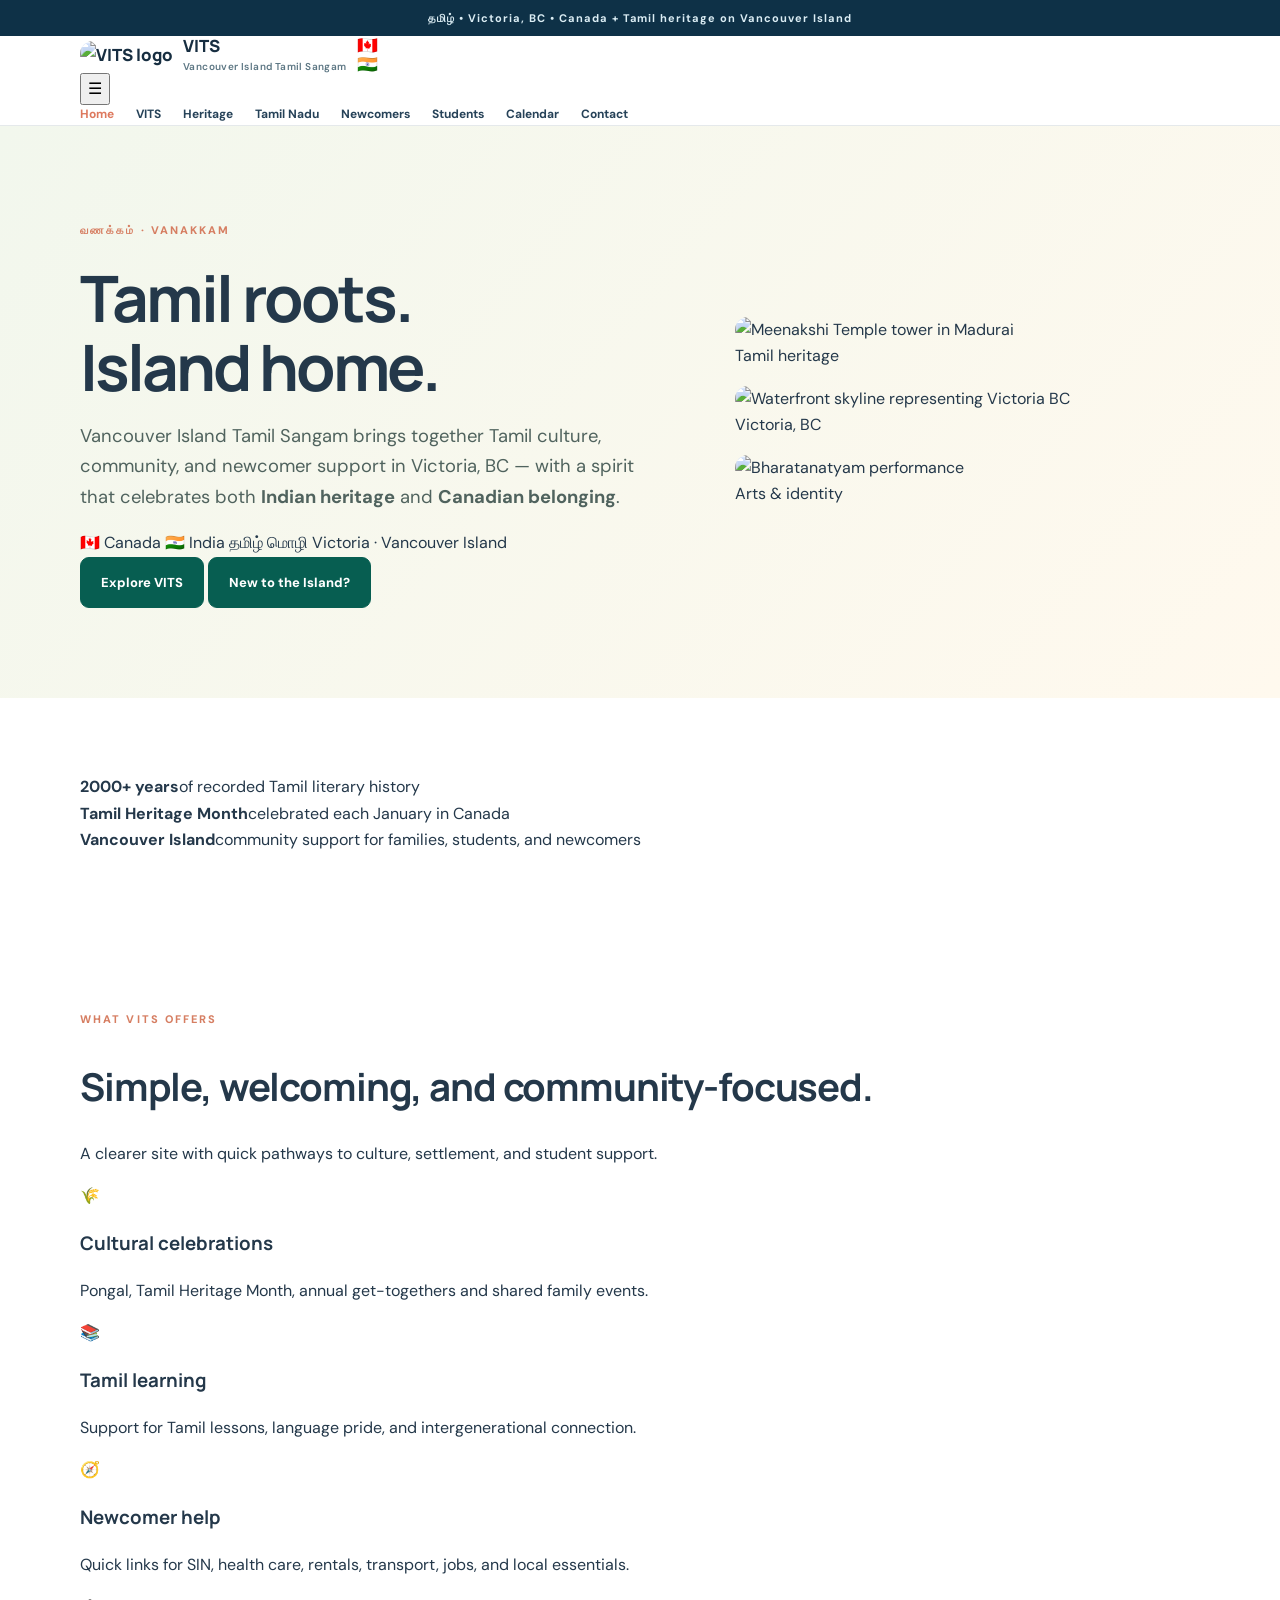
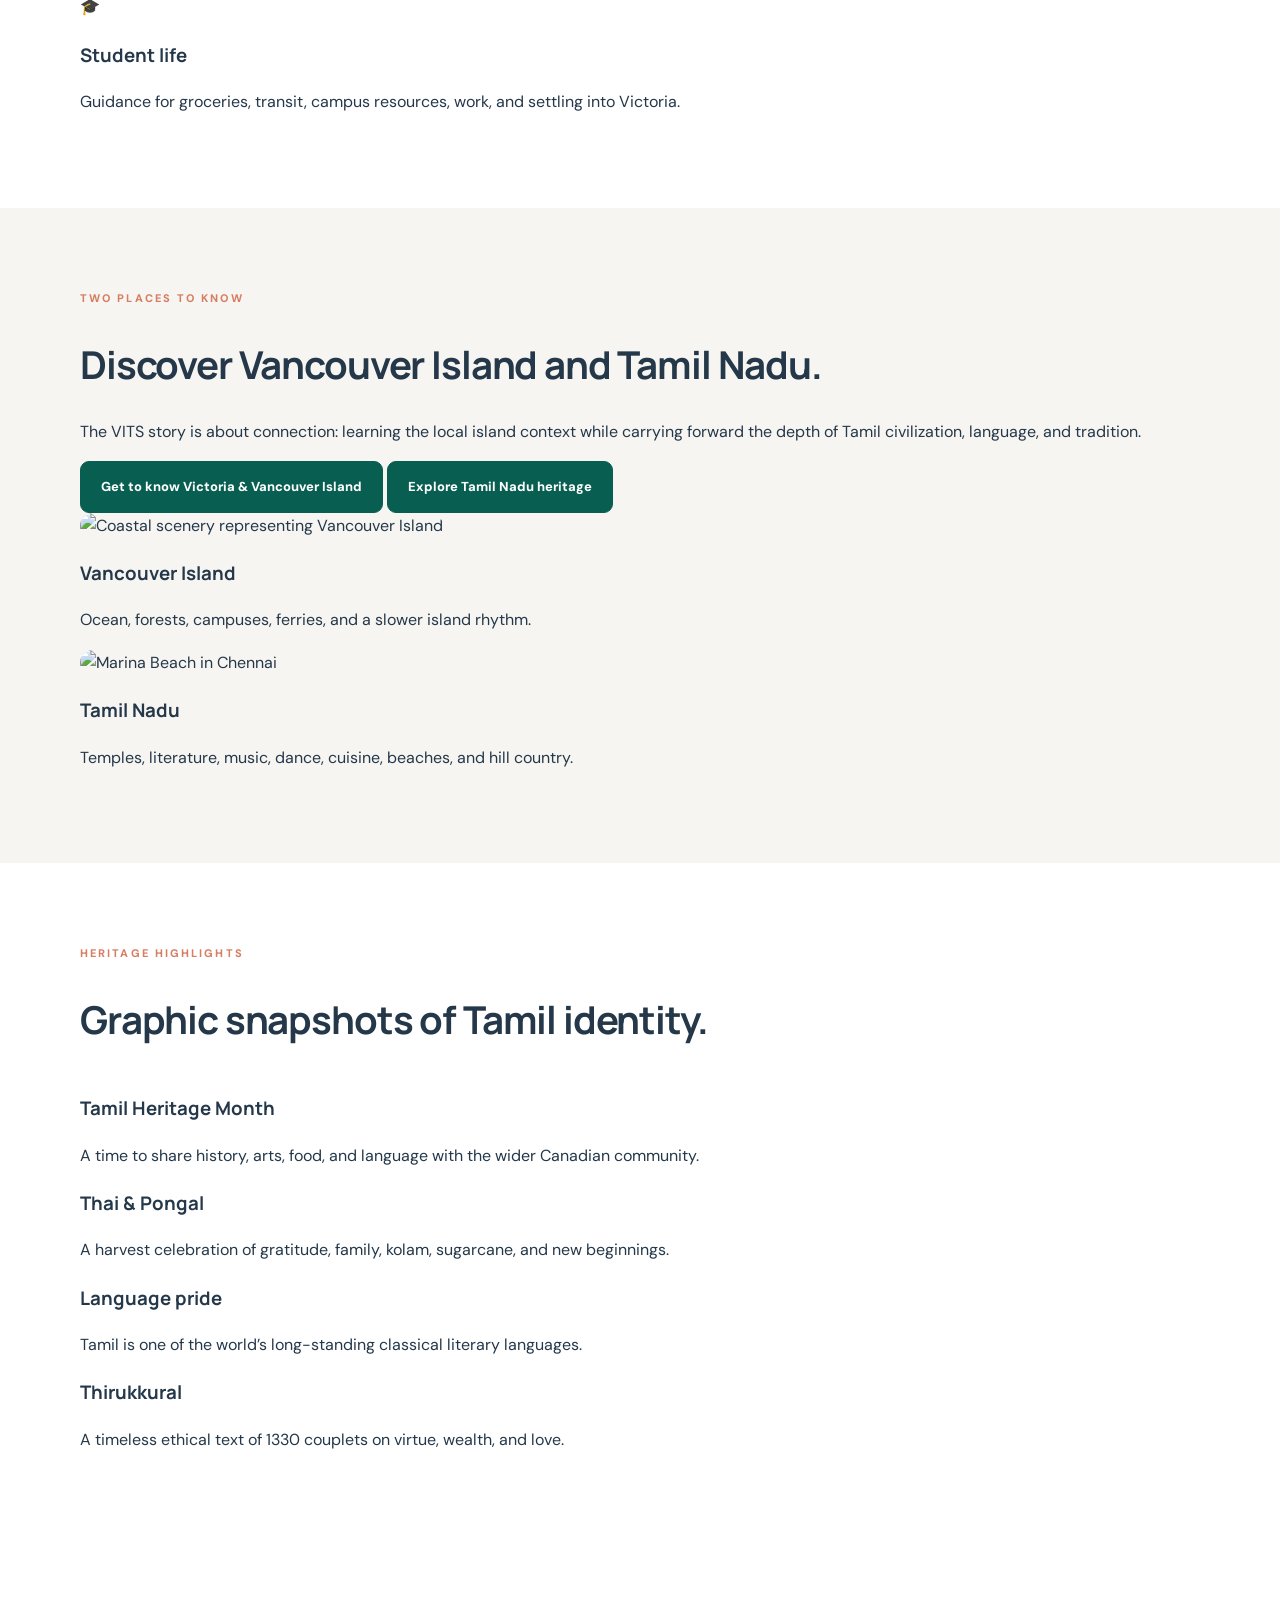
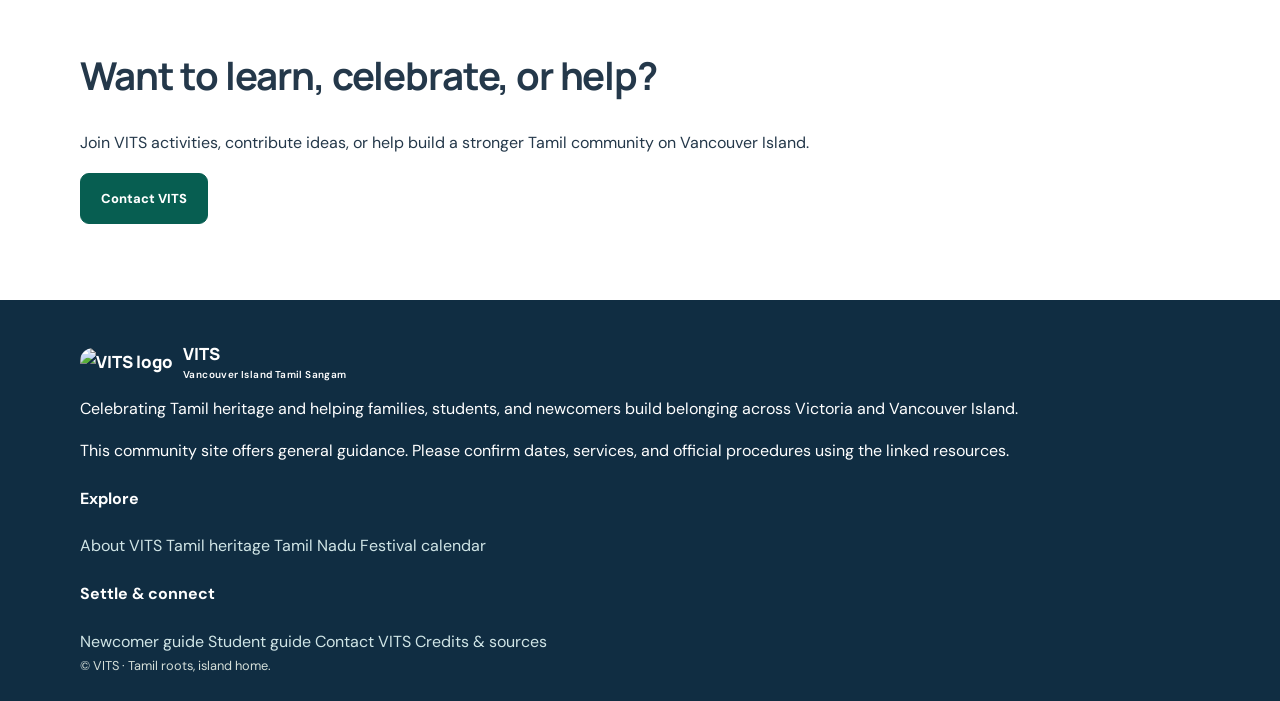
==== commit b15cf45a: "Refresh VITS site design and content: index.html" ====
--- a/index.html
+++ b/index.html
@@ -1 +1,146 @@
-<!doctype html><html lang="en-CA"><head><meta charset="utf-8"><meta name="viewport" content="width=device-width,initial-scale=1"><meta name="description" content="Vancouver Island Tamil Sangam — celebrating Tamil heritage, connections and community in Victoria, BC."><meta name="theme-color" content="#142f47"><title>VITS — Tamil roots. Island home.</title><link rel="icon" href="assets/favicon.svg" type="image/svg+xml"><link rel="preconnect" href="https://fonts.googleapis.com"><link rel="preconnect" href="https://fonts.gstatic.com" crossorigin><link href="https://fonts.googleapis.com/css2?family=DM+Sans:wght@400;500;600;700&family=Manrope:wght@400;500;600;700;800&display=swap" rel="stylesheet"><link rel="stylesheet" href="assets/style.css"></head><body class="vits-home"><div class="top-strip">வணக்கம் · Welcome to Vancouver Island Tamil Sangam</div><header><div class="container nav"><a class="brand" href="index.html"><img src="assets/favicon.svg" width="48" height="48" alt="VITS wave and Tamil lettering"><span><strong>VITS</strong><small>Vancouver Island Tamil Sangam</small></span></a><nav class="navlinks" aria-label="Main navigation"><a class="active" href="index.html">Home</a><a href="about.html">Our community</a><a href="culture.html">Culture</a><a href="newcomers.html">Newcomers</a><a href="students.html">Students</a><a href="calendar.html">Calendar</a><a class="nav-cta" href="contact.html">Get involved ↗</a></nav></div></header><main><section class="modern-hero"><div class="hero-photo"><img src="https://commons.wikimedia.org/wiki/Special:FilePath/Meenakshi%20Temple%2C%20Gopuram%2C%20Madurai%2C%20India.jpg" alt="Colourful towers of Meenakshi Amman Temple in Madurai, Tamil Nadu" fetchpriority="high"></div><div class="hero-shade"></div><div class="container hero-inner"><span class="hero-tag"><span class="dot"></span> VICTORIA, BC · VANCOUVER ISLAND</span><h1>Tamil roots.<br><em>Island home.</em></h1><p>Celebrating our heritage, building connections, and making Vancouver Island feel like home.</p><div class="buttons"><a class="btn coral" href="about.html">Explore our community <span>↗</span></a><a class="btn glass" href="newcomers.html">New to the Island? <span>→</span></a></div></div><div class="hero-caption">A glimpse of Tamil Nadu · Madurai, India</div></section><section class="welcome-section container"><div><span class="eyebrow">OUR COMMUNITY · நம் சமூகம்</span><h2>Two cultures.<br><span>One vibrant community.</span></h2></div><div><p>From the traditions of Tamil Nadu to the beauty of the Pacific coast, VITS is a place to connect, celebrate and belong.</p><a class="text-link" href="about.html">Get to know VITS <span>↗</span></a></div></section><section class="stories container"><div class="section-header"><div><span class="eyebrow">EXPLORE VITS</span><h2>Find your place here.</h2></div><span class="section-note">Community · Culture · Connection</span></div><div class="visual-grid"><a class="visual-card first" href="culture.html"><img loading="lazy" src="https://commons.wikimedia.org/wiki/Special:FilePath/Bharatanatyam%20dancer%20performing%20at%20Khajuraho%20Dance%20Festival%202026%20001.jpg" alt="Traditional Bharatanatyam performance"><div class="visual-overlay"><span>CULTURE & HERITAGE</span><h3>Keep our traditions alive <b>↗</b></h3></div></a><a class="visual-card" href="newcomers.html"><img loading="lazy" src="https://commons.wikimedia.org/wiki/Special:FilePath/Victoria%20Inner%20Harbor%20(5945755775).jpg" alt="Victoria Inner Harbour on Vancouver Island"><div class="visual-overlay"><span>NEW TO VICTORIA?</span><h3>A softer landing <b>↗</b></h3></div></a><a class="visual-card" href="students.html"><img loading="lazy" src="https://commons.wikimedia.org/wiki/Special:FilePath/Inner%20harbour.jpg" alt="Victoria waterfront and city life"><div class="visual-overlay"><span>STUDENT LIFE</span><h3>Start your Island chapter <b>↗</b></h3></div></a></div></section><section class="community-band"><div class="container band-inner"><div><span class="eyebrow light">WHAT BRINGS US TOGETHER</span><h2>A community that<br>feels like family.</h2></div><div class="programs"><a href="about.html"><span class="program-icon">அ</span><span><strong>Tamil language & learning</strong><small>Keep the next generation connected</small></span><b>↗</b></a><a href="about.html"><span class="program-icon">✳</span><span><strong>Celebrations & gatherings</strong><small>Culture, food and meaningful moments</small></span><b>↗</b></a><a href="contact.html"><span class="program-icon">✦</span><span><strong>Volunteer & collaborate</strong><small>Make a difference, together</small></span><b>↗</b></a></div></div></section><section class="photo-feature container"><div class="photo-half"><img loading="lazy" src="https://commons.wikimedia.org/wiki/Special:FilePath/Victoria.innerHarbour.jpg" alt="Panoramic view of Victoria Inner Harbour at night"></div><div class="feature-content"><span class="eyebrow">TAMIL HERITAGE MONTH</span><h2>Honouring where<br>we come from.</h2><p>January is Tamil Heritage Month in Canada — a time to celebrate Tamil language, art, stories and the contributions of Tamil Canadians.</p><a class="btn navy" href="culture.html">Discover our heritage ↗</a></div></section><section class="closing-cta"><div class="container"><span class="eyebrow">STAY CONNECTED</span><h2>Every great community<br>starts with <em>hello.</em></h2><p>Have a question, an idea, or want to participate? We would love to hear from you.</p><a class="btn coral" href="contact.html">Say vanakkam ↗</a></div></section></main><footer class="footer"><div class="container footergrid"><div><a href="index.html" class="brand"><img src="assets/favicon.svg" width="45" height="45" alt=""><span><strong>VITS</strong><small>Vancouver Island Tamil Sangam</small></span></a><p>Tamil roots. Island home. <br>Victoria, British Columbia.</p></div><div><strong>Explore</strong><p><a href="culture.html">Tamil culture</a> · <a href="newcomers.html">Newcomers</a> · <a href="students.html">Students</a> · <a href="calendar.html">Calendar</a></p><p><a href="contact.html">Contact us →</a></p></div></div><div class="container footer-bottom"><span>© VITS · Vancouver Island Tamil Sangam</span><a href="credits.html">Image credits</a></div></footer></body></html>+<!doctype html>
+<html lang="en-CA">
+<head>
+  <meta charset="utf-8">
+  <meta name="viewport" content="width=device-width, initial-scale=1">
+  <meta name="description" content="Vancouver Island Tamil Sangam community website for Victoria BC.">
+  <meta name="theme-color" content="#10324b">
+  <title>VITS — Tamil roots. Island home.</title>
+  <link rel="preconnect" href="https://fonts.googleapis.com">
+  <link rel="preconnect" href="https://fonts.gstatic.com" crossorigin>
+  <link href="https://fonts.googleapis.com/css2?family=DM+Sans:wght@400;500;700;800&family=Manrope:wght@700;800&display=swap" rel="stylesheet">
+  <link rel="stylesheet" href="assets/style.css">
+  <link rel="icon" href="assets/favicon.svg" type="image/svg+xml">
+</head>
+<body>
+<div class="top-strip">தமிழ் • Victoria, BC • Canada + Tamil heritage on Vancouver Island</div>
+
+<header class="site-header">
+  <div class="container nav-wrap">
+    <a href="index.html" class="brand">
+      <img src="assets/logo.svg" alt="VITS logo" class="brand-logo">
+      <span class="brand-text">VITS<small>Vancouver Island Tamil Sangam</small></span>
+      <span class="brand-flags"><span>🇨🇦</span><span>🇮🇳</span></span>
+    </a>
+    <button id="menu" class="menu-btn" aria-label="Toggle navigation" aria-expanded="false">☰</button>
+    <nav id="navlinks" class="navlinks" aria-label="Main navigation"><a class="active" href="index.html">Home</a><a class="" href="about.html">VITS</a><a class="" href="culture.html">Heritage</a><a class="" href="tamilnadu.html">Tamil Nadu</a><a class="" href="newcomers.html">Newcomers</a><a class="" href="students.html">Students</a><a class="" href="calendar.html">Calendar</a><a class="" href="contact.html">Contact</a></nav>
+  </div>
+</header>
+<main>
+<section class="hero home-hero">
+  <div class="container hero-grid">
+    <div class="hero-copy card-surface">
+      <span class="eyebrow">வணக்கம் · Vanakkam</span>
+      <h1>Tamil roots.<br>Island home.</h1>
+      <p class="lead">Vancouver Island Tamil Sangam brings together Tamil culture, community, and newcomer support in Victoria, BC — with a spirit that celebrates both <strong>Indian heritage</strong> and <strong>Canadian belonging</strong>.</p>
+      <div class="chip-row">
+        <span class="chip">🇨🇦 Canada</span>
+        <span class="chip">🇮🇳 India</span>
+        <span class="chip">தமிழ் மொழி</span>
+        <span class="chip">Victoria · Vancouver Island</span>
+      </div>
+      <div class="button-row">
+        <a class="btn" href="about.html">Explore VITS</a>
+        <a class="btn btn-light" href="newcomers.html">New to the Island?</a>
+      </div>
+    </div>
+    <div class="hero-collage">
+      <figure class="photo main"><img src="https://commons.wikimedia.org/wiki/Special:FilePath/Meenakshi_Temple,_Gopuram,_Madurai,_India.jpg?width=1400" alt="Meenakshi Temple tower in Madurai"><figcaption>Tamil heritage</figcaption></figure>
+      <figure class="photo"><img src="https://images.unsplash.com/photo-1519834089823-f2ac73c8d5b1?auto=format&fit=crop&w=1400&q=80" alt="Waterfront skyline representing Victoria BC"><figcaption>Victoria, BC</figcaption></figure>
+      <figure class="photo"><img src="https://commons.wikimedia.org/wiki/Special:FilePath/Bharatanatyam_dancer_performing_at_Khajuraho_Dance_Festival_2026_001.jpg?width=1200" alt="Bharatanatyam performance"><figcaption>Arts & identity</figcaption></figure>
+    </div>
+  </div>
+</section>
+
+<section class="section compact">
+  <div class="container stats-grid">
+    <article class="stat-card"><strong>2000+ years</strong><span>of recorded Tamil literary history</span></article>
+    <article class="stat-card"><strong>Tamil Heritage Month</strong><span>celebrated each January in Canada</span></article>
+    <article class="stat-card"><strong>Vancouver Island</strong><span>community support for families, students, and newcomers</span></article>
+  </div>
+</section>
+
+<section class="section">
+  <div class="container section-head">
+    <div>
+      <span class="eyebrow">What VITS offers</span>
+      <h2>Simple, welcoming, and community-focused.</h2>
+      <p class="section-intro">A clearer site with quick pathways to culture, settlement, and student support.</p>
+    </div>
+  </div>
+  <div class="container card-grid four">
+    <article class="feature-card"><div class="emoji">🌾</div><h3>Cultural celebrations</h3><p>Pongal, Tamil Heritage Month, annual get-togethers and shared family events.</p></article>
+    <article class="feature-card"><div class="emoji">📚</div><h3>Tamil learning</h3><p>Support for Tamil lessons, language pride, and intergenerational connection.</p></article>
+    <article class="feature-card"><div class="emoji">🧭</div><h3>Newcomer help</h3><p>Quick links for SIN, health care, rentals, transport, jobs, and local essentials.</p></article>
+    <article class="feature-card"><div class="emoji">🎓</div><h3>Student life</h3><p>Guidance for groceries, transit, campus resources, work, and settling into Victoria.</p></article>
+  </div>
+</section>
+
+<section class="section tint">
+  <div class="container split-grid">
+    <div class="content-panel">
+      <span class="eyebrow">Two places to know</span>
+      <h2>Discover Vancouver Island and Tamil Nadu.</h2>
+      <p class="section-intro">The VITS story is about connection: learning the local island context while carrying forward the depth of Tamil civilization, language, and tradition.</p>
+      <div class="button-stack">
+        <a class="btn" href="newcomers.html#discover-victoria">Get to know Victoria & Vancouver Island</a>
+        <a class="btn btn-outline" href="tamilnadu.html">Explore Tamil Nadu heritage</a>
+      </div>
+    </div>
+    <div class="duo-cards">
+      <article class="media-card"><img src="https://images.unsplash.com/photo-1506744038136-46273834b3fb?auto=format&fit=crop&w=1400&q=80" alt="Coastal scenery representing Vancouver Island"><div><h3>Vancouver Island</h3><p>Ocean, forests, campuses, ferries, and a slower island rhythm.</p></div></article>
+      <article class="media-card"><img src="https://commons.wikimedia.org/wiki/Special:FilePath/Marina_Beach_road.jpg?width=1200" alt="Marina Beach in Chennai"><div><h3>Tamil Nadu</h3><p>Temples, literature, music, dance, cuisine, beaches, and hill country.</p></div></article>
+    </div>
+  </div>
+</section>
+
+<section class="section">
+  <div class="container section-head"><div><span class="eyebrow">Heritage highlights</span><h2>Graphic snapshots of Tamil identity.</h2></div></div>
+  <div class="container heritage-grid">
+    <article class="heritage-card accent-leaf"><h3>Tamil Heritage Month</h3><p>A time to share history, arts, food, and language with the wider Canadian community.</p></article>
+    <article class="heritage-card accent-pongal"><h3>Thai & Pongal</h3><p>A harvest celebration of gratitude, family, kolam, sugarcane, and new beginnings.</p></article>
+    <article class="heritage-card accent-script"><h3>Language pride</h3><p>Tamil is one of the world’s long-standing classical literary languages.</p></article>
+    <article class="heritage-card accent-book"><h3>Thirukkural</h3><p>A timeless ethical text of 1330 couplets on virtue, wealth, and love.</p></article>
+  </div>
+</section>
+
+<section class="section cta-band">
+  <div class="container cta-flex">
+    <div>
+      <h2>Want to learn, celebrate, or help?</h2>
+      <p>Join VITS activities, contribute ideas, or help build a stronger Tamil community on Vancouver Island.</p>
+    </div>
+    <a class="btn" href="contact.html">Contact VITS</a>
+  </div>
+</section>
+</main>
+<footer class="footer">
+  <div class="container footer-grid">
+    <div>
+      <a href="index.html" class="brand footer-brand">
+        <img src="assets/logo.svg" alt="VITS logo" class="brand-logo">
+        <span class="brand-text">VITS<small>Vancouver Island Tamil Sangam</small></span>
+      </a>
+      <p>Celebrating Tamil heritage and helping families, students, and newcomers build belonging across Victoria and Vancouver Island.</p>
+      <p class="muted small">This community site offers general guidance. Please confirm dates, services, and official procedures using the linked resources.</p>
+    </div>
+    <div>
+      <h4>Explore</h4>
+      <a href="about.html">About VITS</a>
+      <a href="culture.html">Tamil heritage</a>
+      <a href="tamilnadu.html">Tamil Nadu</a>
+      <a href="calendar.html">Festival calendar</a>
+    </div>
+    <div>
+      <h4>Settle & connect</h4>
+      <a href="newcomers.html">Newcomer guide</a>
+      <a href="students.html">Student guide</a>
+      <a href="contact.html">Contact VITS</a>
+      <a href="credits.html">Credits & sources</a>
+    </div>
+  </div>
+  <div class="container legal">© <span id="year"></span> VITS · Tamil roots, island home.</div>
+</footer>
+<script src="assets/site.js" defer></script>
+</body>
+</html>
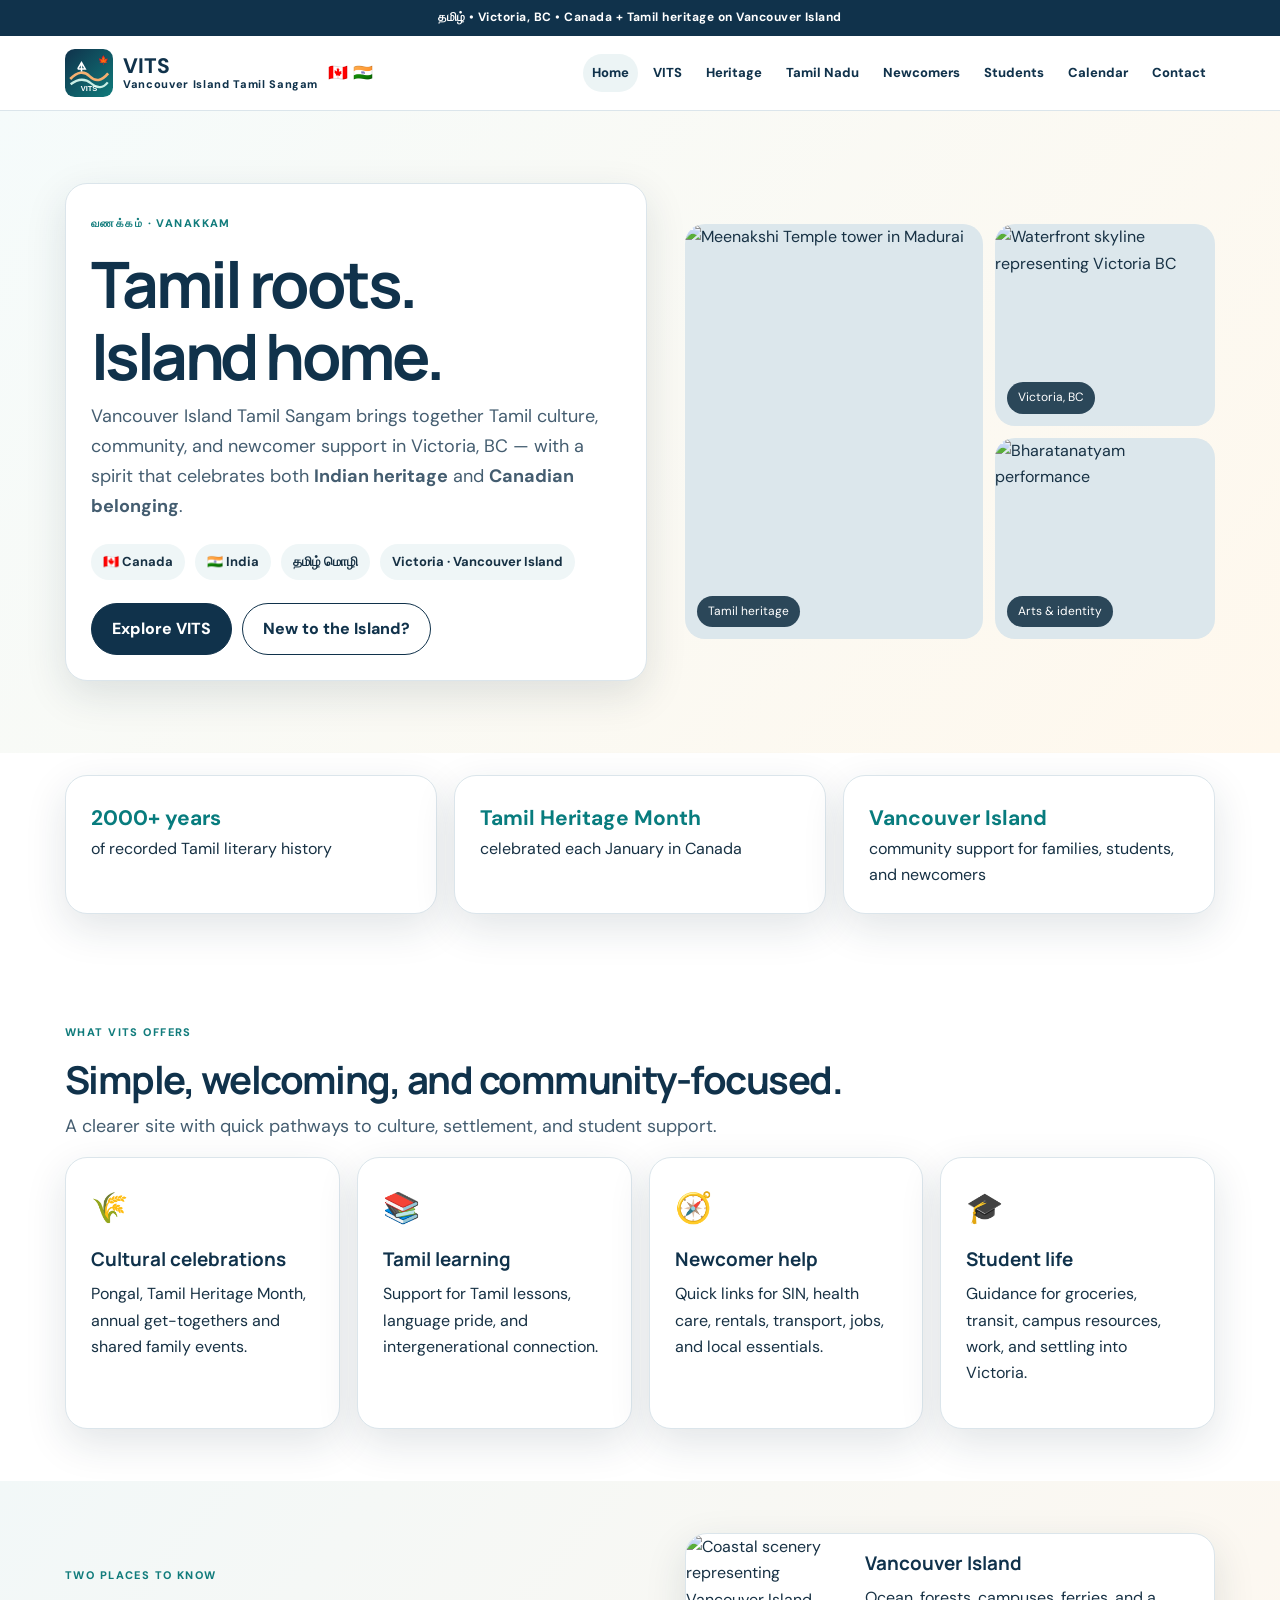
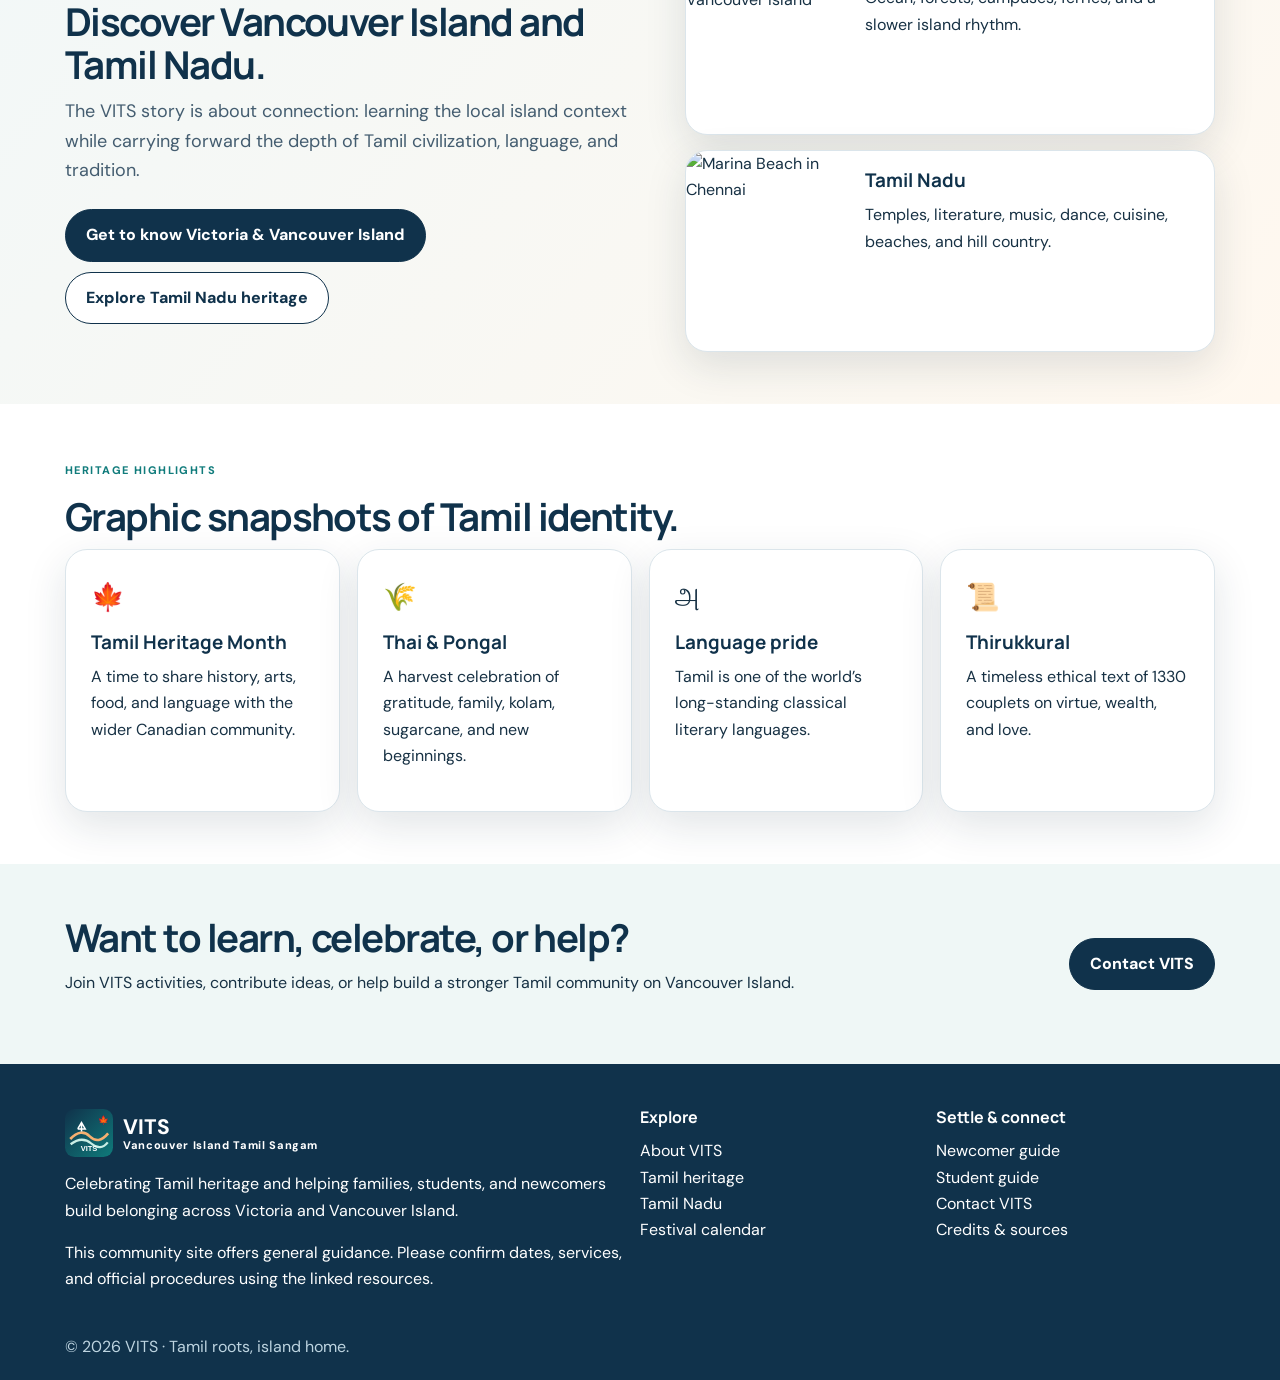
==== commit e7768d29: "Fix oversized logo and restore page navigation with critical CSS" ====
--- a/index.html
+++ b/index.html
@@ -11,14 +11,14 @@
   <link href="https://fonts.googleapis.com/css2?family=DM+Sans:wght@400;500;700;800&family=Manrope:wght@700;800&display=swap" rel="stylesheet">
   <link rel="stylesheet" href="assets/style.css">
   <link rel="icon" href="assets/favicon.svg" type="image/svg+xml">
-</head>
+<style>/* Critical layout prevents oversized SVG if external CSS is delayed */html{font-family:Arial,sans-serif}body{margin:0}img{max-width:100%;height:auto}.container{width:min(1150px,92%);margin:0 auto}.site-header{background:#fff;border-bottom:1px solid #dbe5eb;position:relative;z-index:20}.nav-wrap{min-height:74px;display:flex;align-items:center;justify-content:space-between;gap:14px;flex-wrap:wrap}.brand{display:inline-flex;align-items:center;gap:10px;text-decoration:none;color:#10324b;font-weight:800}.brand-logo,.brand img,.footer-brand img{width:48px!important;height:48px!important;min-width:48px;max-width:48px!important;max-height:48px!important;object-fit:contain;flex:none;display:block}.brand-text{font-size:21px;line-height:1.1}.brand-text small{display:block;font-size:11px}.brand-flags{display:flex;gap:5px}.navlinks{display:flex;align-items:center;gap:6px;flex-wrap:wrap}.navlinks a{padding:8px 9px;text-decoration:none;color:#10324b;font-size:13px}.top-strip{background:#10324b;color:#fff;padding:8px;text-align:center;font-size:12px}.menu-btn{display:none}@media(max-width:900px){.nav-wrap{align-items:center}.navlinks{width:100%;justify-content:center;padding-bottom:10px}.navlinks a{font-size:12px}}@media(max-width:600px){.brand-logo,.brand img{width:42px!important;height:42px!important;min-width:42px;max-width:42px!important}.navlinks{gap:2px}.navlinks a{font-size:11px;padding:5px}}</style></head>
 <body>
 <div class="top-strip">தமிழ் • Victoria, BC • Canada + Tamil heritage on Vancouver Island</div>
 
 <header class="site-header">
   <div class="container nav-wrap">
     <a href="index.html" class="brand">
-      <img src="assets/logo.svg" alt="VITS logo" class="brand-logo">
+      <img src="assets/logo.svg" alt="VITS logo" class="brand-logo" width="48" height="48">
       <span class="brand-text">VITS<small>Vancouver Island Tamil Sangam</small></span>
       <span class="brand-flags"><span>🇨🇦</span><span>🇮🇳</span></span>
     </a>
@@ -118,7 +118,7 @@
   <div class="container footer-grid">
     <div>
       <a href="index.html" class="brand footer-brand">
-        <img src="assets/logo.svg" alt="VITS logo" class="brand-logo">
+        <img src="assets/logo.svg" alt="VITS logo" class="brand-logo" width="48" height="48">
         <span class="brand-text">VITS<small>Vancouver Island Tamil Sangam</small></span>
       </a>
       <p>Celebrating Tamil heritage and helping families, students, and newcomers build belonging across Victoria and Vancouver Island.</p>
--- a/assets/style.css
+++ b/assets/style.css
@@ -1,3 +1 @@
-:root{--ink:#173b35;--green:#075e51;--gold:#d9a34f;--cream:#faf8f1;--border:#e3e9df}*{box-sizing:border-box}html{scroll-behavior:smooth}body{margin:0;font-family:Inter,"Segoe UI",Arial,sans-serif;color:var(--ink);background:#fff;line-height:1.65}a{color:var(--green);text-decoration:none}a:hover{text-decoration:underline}img{max-width:100%;height:auto;border-radius:20px}.container{width:min(1120px,92%);margin:auto}.top-strip{background:#075e51;color:white;text-align:center;padding:7px 12px;font-size:.8rem;letter-spacing:.02em}header{background:white;position:sticky;top:0;z-index:10;border-bottom:1px solid var(--border)}.nav{display:flex;justify-content:space-between;align-items:center;gap:22px;min-height:76px}.brand{display:flex;align-items:center;gap:12px;font-weight:800;font-size:1.05rem;color:var(--ink)}.mark{display:grid;place-items:center;width:43px;height:43px;border-radius:13px;background:#075e51;color:white;font-size:24px}.navlinks{display:flex;align-items:center;gap:18px;flex-wrap:wrap}.navlinks a{color:var(--ink);font-size:.9rem;font-weight:600}.navlinks a.active{color:var(--green);text-decoration:underline;text-decoration-thickness:3px;text-underline-offset:8px}.hero{padding:90px 0;background:linear-gradient(130deg,#f2f7ed,#fff9ee)}.hero-grid,.split{display:grid;grid-template-columns:1.1fr 1fr;gap:60px;align-items:center}.hero h1{font-size:clamp(2.6rem,5vw,5rem);line-height:1.08;letter-spacing:-.045em;margin:20px 0}.accent{color:var(--green)}.hero p,.intro{font-size:1.15rem;color:#50635e}.eyebrow{text-transform:uppercase;letter-spacing:.17em;font-size:.75rem;color:#986b29;font-weight:800}.buttons,.pills{display:flex;gap:12px;flex-wrap:wrap;margin-top:26px}.btn{display:inline-flex;padding:12px 22px;border:1px solid #075e51;border-radius:11px;background:#075e51;color:white;font-weight:700;justify-content:center}.btn:hover{color:white;background:#09483f;text-decoration:none}.btn.secondary{background:transparent;color:#075e51}.pill,.float-pill{display:inline-block;background:white;padding:7px 13px;border-radius:30px;border:1px solid var(--border);font-size:.82rem}.hero-visual{position:relative}.image-card{background:#e1eee5;border-radius:25px;overflow:hidden;min-height:260px}.image-card img{width:100%;height:420px;object-fit:cover}.image-label{padding:14px 20px;font-weight:700}.float-pill{position:absolute;bottom:28px;right:-14px;box-shadow:0 9px 25px #2343}.section{padding:76px 0}.tint{background:var(--cream)}.section-head{display:flex;justify-content:space-between;gap:25px;align-items:end}.section h2,h2{font-size:clamp(1.9rem,3vw,2.8rem);line-height:1.18;letter-spacing:-.03em}.grid{display:grid;grid-template-columns:repeat(3,minmax(0,1fr));gap:20px;margin-top:30px}.card{background:white;border:1px solid var(--border);border-radius:18px;padding:27px;box-shadow:0 8px 23px #15372b08}.card h3{margin:9px 0}.icon{font-size:1.8rem}.action{font-weight:800}.band{background:#075e51;color:#fff;padding:35px;border-radius:24px}.band a:not(.btn){color:#fff}.culture-photo{max-height:470px;object-fit:cover;width:100%}.credits,.legal{font-size:.8rem;color:#677a74}.footer{background:#123b33;color:white;padding:45px 0 25px}.footer a{color:#f2d49a}.footer .brand{color:white}.footergrid{display:flex;justify-content:space-between;gap:35px;flex-wrap:wrap}.footer .legal{color:#d5dfd9}.page-hero{background:linear-gradient(130deg,#eff7ef,#fff7e8);padding:65px 0}.page-hero h1{font-size:clamp(2.5rem,4vw,4rem);line-height:1.14}.content{padding:50px 0}.content p,.content li{max-width:80ch}.content a:not(.btn){text-decoration:underline;text-underline-offset:3px}input,textarea,select{display:block;width:100%;padding:13px 15px;border:1px solid #bacac0;border-radius:9px;font:inherit;margin-top:6px;background:white}label{font-weight:650;display:block;margin:14px 0}button{font:inherit;cursor:pointer}.two-col{display:grid;grid-template-columns:repeat(2,1fr);gap:20px}.note{background:#edf7f1;border-left:4px solid #075e51;padding:18px;border-radius:7px}table{border-collapse:collapse;width:100%}td,th{border-bottom:1px solid var(--border);padding:12px;text-align:left}@media(max-width:850px){.nav{align-items:flex-start;flex-direction:column;padding:15px 0}.navlinks{gap:12px}.hero-grid,.split{grid-template-columns:1fr;gap:25px}.grid{grid-template-columns:repeat(2,1fr)}.section{padding:48px 0}}@media(max-width:580px){.grid,.two-col{grid-template-columns:1fr}.hero{padding:48px 0}.hero h1{font-size:2.8rem}.navlinks a{font-size:.82rem}.section-head{display:block}}
-/* VITS 2026 visual refresh */
-:root{--ink:#172e41;--green:#166b71;--gold:#eead79;--cream:#f7f5f1;--border:#e5e9eb}body{font-family:"DM Sans",Arial,sans-serif;color:#24384a;background:#fff}h1,h2,h3,.brand{font-family:Manrope,"DM Sans",sans-serif}a{color:#166b71}.top-strip{background:#0e3147;color:#dbedf4;letter-spacing:.09em;font-size:11px;font-weight:700;padding:9px}.nav{min-height:83px}.brand{gap:10px;font-weight:800;text-decoration:none!important}.brand img{border-radius:13px}.brand span{display:flex;flex-direction:column;line-height:1.1}.brand strong{font-size:22px;letter-spacing:-1px;color:#17374c}.brand small{font-family:"DM Sans",sans-serif;font-weight:600;font-size:10px;letter-spacing:.04em;color:#5c7683;margin-top:5px}.navlinks{gap:22px}.navlinks a{font-size:12px;font-weight:700;color:#264258}.navlinks a.active{color:#dd795e;text-decoration:none}.navlinks .nav-cta{background:#143850;color:white;padding:11px 18px;border-radius:8px}.navlinks .nav-cta:hover{background:#255a70;color:#fff}.footer{background:#102d42}.footer .brand strong,.footer .brand small{color:#fff}.footergrid p,.footer-bottom{font-size:13px;color:#b8cbd1}.footergrid{padding-bottom:25px}.footer-bottom{border-top:1px solid #ffffff2a;padding-top:22px;display:flex;justify-content:space-between}.footer a{color:#d0e5e6}.vits-home .modern-hero{height:min(685px,75vw);min-height:510px;position:relative;background:#193b4a;color:white;overflow:hidden}.hero-photo,.hero-shade{position:absolute;inset:0}.hero-photo img{height:100%;width:100%;object-fit:cover;object-position:65% 48%;border-radius:0;filter:saturate(1.08)}.hero-shade{background:linear-gradient(90deg,rgba(12,35,48,.97) 0%,rgba(10,33,47,.78) 42%,rgba(15,30,39,.1) 100%),linear-gradient(0deg,rgba(7,21,34,.32),transparent 45%)}.hero-inner{position:relative;z-index:1;padding-top:115px}.hero-tag{display:inline-flex;align-items:center;gap:9px;font-size:11px;font-weight:800;letter-spacing:.2em;color:#f3ded0}.dot{width:7px;height:7px;background:#fa9d73;border-radius:50%}.modern-hero h1{font-size:clamp(59px,7.3vw,112px);line-height:1.08;max-width:780px;letter-spacing:-.065em;margin:24px 0;font-weight:800;color:#fff}.modern-hero h1 em{font-style:normal;color:#ffa580}.modern-hero p{font-size:18px;line-height:1.65;max-width:490px;color:#e1eaf0}.modern-hero .buttons{margin-top:32px}.btn{border-radius:9px;font-size:13px;font-weight:800;padding:14px 20px}.btn.coral{background:#f3a07d;border-color:#f3a07d;color:#102d42}.btn.glass{background:#ffffff1a;color:white;border:1px solid #ffffff8c}.btn.navy{background:#15394e;border-color:#15394e}.hero-caption{position:absolute;bottom:28px;right:5%;font-size:11px;letter-spacing:.08em;color:#fff9;z-index:2}.welcome-section{display:grid;grid-template-columns:1fr 1fr;gap:90px;align-items:end;padding-top:95px;padding-bottom:100px}.eyebrow{color:#d67e62;font-weight:800;letter-spacing:.19em;font-size:11px}.welcome-section h2,.section-header h2,.feature-content h2,.closing-cta h2,.community-band h2{font-size:clamp(31px,4vw,55px);line-height:1.19;letter-spacing:-.055em;color:#15384c;margin:17px 0}.welcome-section h2 span{color:#27818a}.welcome-section p{color:#536a76;font-size:18px;line-height:1.75}.text-link{display:inline-block;font-weight:800;font-size:14px;margin-top:12px;color:#175d70}.section-header{display:flex;justify-content:space-between;align-items:end}.section-note{font-size:12px;color:#70858e}.stories{padding-bottom:100px}.visual-grid{display:grid;grid-template-columns:1.4fr 1fr 1fr;gap:20px;margin-top:24px}.visual-card{min-height:360px;position:relative;overflow:hidden;border-radius:18px;color:white;display:block;background:#0e3147}.visual-card img{width:100%;height:100%;object-fit:cover;position:absolute;inset:0;border-radius:0;transition:transform .5s ease}.visual-card:hover img{transform:scale(1.05)}.visual-card:after{content:"";position:absolute;inset:0;background:linear-gradient(0deg,rgba(12,33,49,.93),transparent 66%)}.visual-overlay{position:absolute;bottom:25px;left:25px;right:22px;z-index:1}.visual-overlay span{font-size:10px;letter-spacing:.14em;font-weight:800;color:#f7b28b}.visual-overlay h3{font-size:22px;line-height:1.25;color:#fff;margin:10px 0 0;letter-spacing:-.03em}.visual-overlay h3 b{float:right;font-size:19px}.visual-card:hover{text-decoration:none}.community-band{background:#10354a;color:white;padding:80px 0}.band-inner{display:grid;grid-template-columns:1fr 1.05fr;gap:75px}.eyebrow.light{color:#f2a17a}.community-band h2{color:white}.programs a{display:flex;gap:18px;align-items:center;padding:18px 0;border-bottom:1px solid #ffffff36;color:white}.programs a:hover{text-decoration:none}.program-icon{display:grid;place-items:center;border:1px solid #ffffff60;border-radius:12px;color:#f7b18b;width:50px;height:50px;flex-shrink:0;font-size:23px}.programs a>span:nth-child(2){flex:1}.programs strong,.programs small{display:block}.programs strong{font-size:16px}.programs small{font-size:12px;color:#b7d3dd;margin-top:6px}.photo-feature{display:grid;grid-template-columns:1.05fr 1fr;gap:80px;align-items:center;padding-top:100px;padding-bottom:100px}.photo-half img{display:block;object-fit:cover;width:100%;height:380px}.feature-content p{font-size:17px;color:#647580;line-height:1.8;margin-bottom:24px}.closing-cta{background:#e9f3f2;padding:95px 0;text-align:center}.closing-cta h2 em{color:#d5755a;font-style:normal}.closing-cta p{font-size:16px;color:#596f7a;max-width:450px;margin:0 auto 28px}.vits-home .footer{padding-top:60px}@media(max-width:850px){.visual-grid{grid-template-columns:1fr 1fr}.visual-card.first{grid-column:span 2}.visual-card{min-height:320px}.welcome-section,.band-inner,.photo-feature{gap:30px}.navlinks{gap:13px}.modern-hero h1{font-size:clamp(52px,9vw,85px)}}@media(max-width:620px){.vits-home .modern-hero{min-height:660px;height:auto}.hero-inner{padding-top:95px;padding-bottom:125px}.modern-hero h1{font-size:58px}.hero-shade{background:linear-gradient(90deg,#102c3fe8,#102c3f8a)}.hero-caption{left:5%;right:auto}.welcome-section,.band-inner,.photo-feature{grid-template-columns:1fr}.welcome-section{padding:60px 0}.visual-grid{grid-template-columns:1fr}.visual-card.first{grid-column:auto}.visual-card{min-height:340px}.stories{padding-bottom:65px}.community-band{padding:60px 0}.photo-feature{padding:65px 0}.photo-half img{height:260px}.closing-cta{padding:65px 0}.section-note{display:none}.navlinks .nav-cta{padding:8px 10px}}
+:root{--navy:#10324b;--teal:#0f7b7b;--ink:#173144;--muted:#536d80;--line:#dbe5eb;--cream:#faf7f0;--shadow:0 14px 40px #152d4320}*{box-sizing:border-box}html{scroll-behavior:smooth}body{margin:0;background:#fff;color:var(--ink);font:16px/1.65 "DM Sans",system-ui,Arial,sans-serif}h1,h2,h3,h4{font-family:Manrope,system-ui,sans-serif;line-height:1.12;color:var(--navy);margin:0 0 .7rem}h1{font-size:clamp(2.5rem,5vw,4.6rem);letter-spacing:-.055em}h2{font-size:clamp(1.8rem,3vw,2.7rem);letter-spacing:-.04em}h3{font-size:1.18rem}p{margin:.35rem 0 1rem}a{color:var(--teal);text-decoration:none}a:hover{text-decoration:underline}img{max-width:100%;display:block}.container{width:min(1150px,92%);margin:auto}.top-strip{background:var(--navy);color:#fff;text-align:center;padding:8px 14px;font-size:12px;letter-spacing:.04em;font-weight:700}.site-header{position:sticky;top:0;z-index:50;background:#fffffff5;backdrop-filter:blur(10px);border-bottom:1px solid var(--line)}.nav-wrap{display:flex;justify-content:space-between;align-items:center;gap:14px;min-height:82px}.brand{display:flex;gap:10px;align-items:center;color:var(--navy);font-weight:800}.brand-logo{width:50px;height:50px}.brand-text{display:flex;flex-direction:column;line-height:1.2;font-size:22px}.brand-text small{font-size:10px;letter-spacing:.06em}.brand-flags{display:flex;gap:8px}.navlinks{display:flex;gap:4px;flex-wrap:wrap}.navlinks a{font-size:12px;padding:9px 11px;border-radius:25px;color:var(--navy);font-weight:800}.navlinks a.active,.navlinks a:hover{background:#ecf4f5;text-decoration:none}.menu-btn{display:none}.section{padding:52px 0}.compact{padding-top:22px}.tint{background:linear-gradient(130deg,#f2f8f8,#fff8ef)}.hero,.page-hero{padding:72px 0;background:linear-gradient(130deg,#f5fbfb,#fff8ed)}.page-hero.slim{padding:55px 0}.hero-grid,.split-grid{display:grid;grid-template-columns:1.1fr 1fr;gap:38px;align-items:center}.card-surface,.mini-card,.feature-card,.stat-card,.quote-card,.heritage-card,.month-card,.media-card,.photo-frame,.resource-pill,.festival-badge,.mini-badge{padding:25px;border:1px solid var(--line);border-radius:22px;background:white;box-shadow:var(--shadow)}.card-surface.soft{background:#f7fbfb}.eyebrow{display:inline-block;color:#117c7c;text-transform:uppercase;letter-spacing:.13em;font-weight:800;font-size:11px;margin-bottom:16px}.lead,.section-intro{font-size:18px;color:#445d70;max-width:65ch}.chip-row,.button-row,.button-stack{display:flex;gap:10px;flex-wrap:wrap;margin-top:23px}.chip{font-size:13px;padding:7px 12px;background:#eff6f7;border-radius:40px;font-weight:700}.btn{display:inline-block;background:var(--navy);padding:12px 20px;color:white;border-radius:40px;border:1px solid var(--navy);font-weight:800;cursor:pointer}.btn:hover{color:white;background:#24526c;text-decoration:none}.btn-light,.btn-outline{background:white;color:var(--navy)}.hero-collage{display:grid;grid-template-columns:1.15fr .85fr;gap:12px}.photo{position:relative;min-height:190px;border-radius:20px;overflow:hidden;margin:0;background:#dce7ec}.photo.main{grid-row:span 2;min-height:415px}.photo img{height:100%;width:100%;object-fit:cover}.photo figcaption{position:absolute;bottom:12px;left:12px;background:#112f43dd;border-radius:30px;color:white;padding:6px 11px;font-size:12px}.stats-grid,.card-grid,.heritage-grid,.month-grid,.footer-grid,.contact-grid{display:grid;gap:17px}.stats-grid{grid-template-columns:repeat(3,1fr)}.card-grid.four,.heritage-grid,.month-grid{grid-template-columns:repeat(4,1fr)}.card-grid.three{grid-template-columns:repeat(3,1fr)}.card-grid.two,.contact-grid{grid-template-columns:repeat(2,1fr)}.stat-card strong{display:block;font-size:21px;color:#087c7e}.feature-card .emoji{font-size:30px;margin-bottom:16px}.section-head{margin-bottom:20px}.media-card{overflow:hidden;padding:0;display:grid;grid-template-columns:160px 1fr}.media-card.large{display:block}.media-card img{width:100%;height:200px;object-fit:cover}.media-card>div{padding:19px}.duo-cards{display:grid;gap:15px}.heritage-card:before{display:block;font-size:27px;margin-bottom:12px}.accent-leaf:before{content:"🍁"}.accent-pongal:before{content:"🌾"}.accent-script:before{content:"அ"}.accent-book:before{content:"📜"}.cta-band{background:#eff7f6}.cta-flex{display:flex;align-items:center;justify-content:space-between;gap:25px}.resource-cluster{display:grid;grid-template-columns:repeat(2,1fr);gap:15px}.resource-pill{color:var(--navy);font-weight:800}.photo-frame{padding:0;overflow:hidden}.photo-frame img{width:100%;height:370px;object-fit:cover}.flag-card{display:flex;align-items:center;justify-content:center;font-size:3rem;gap:15px}.clean-list li{margin:9px 0}.script-card{padding:20px;border-radius:18px;background:#f0f9f8;font-size:28px;letter-spacing:.12em}.script-row{margin:8px 0}.tamil-quote{font-size:23px}.festival-badge{text-align:center;font-size:5rem}.festival-badge span{display:block;font-size:19px}.month-card span{color:#147a7b;font-weight:900}.text-link{display:block;margin-top:11px;font-weight:700}.contact-form{display:grid;gap:15px}.contact-form label{display:grid;font-weight:700;gap:5px}.contact-form input,.contact-form textarea,.contact-form select{font:inherit;width:100%;padding:12px;border:1px solid #b9cad2;border-radius:10px}.contact-badges{display:grid;gap:15px}.footer{padding:45px 0 20px;background:var(--navy);color:#fff}.footer h4,.footer p,.footer a,.footer .brand{color:#fff}.footer-grid{grid-template-columns:2fr 1fr 1fr}.footer-grid a:not(.brand){display:block}.legal{padding-top:25px;color:#bdd4e0}.muted{color:var(--muted)}.center{text-align:center}@media(max-width:980px){.nav-wrap{flex-wrap:wrap}.navlinks{width:100%;padding:0 0 10px}.hero-grid,.split-grid{grid-template-columns:1fr}.card-grid.four,.heritage-grid,.month-grid{grid-template-columns:repeat(2,1fr)}}@media(max-width:650px){.nav-wrap{flex-wrap:wrap;padding:10px 0}.brand-flags{display:none}.navlinks{gap:0}.navlinks a{padding:6px;font-size:11px}.hero,.page-hero{padding:40px 0}.hero-collage{grid-template-columns:1fr 1fr}.photo.main{grid-row:auto;min-height:260px}.stats-grid,.card-grid.four,.card-grid.three,.card-grid.two,.heritage-grid,.month-grid,.contact-grid,.footer-grid{grid-template-columns:1fr}.media-card{grid-template-columns:1fr}.cta-flex{display:block}.section{padding:34px 0}}
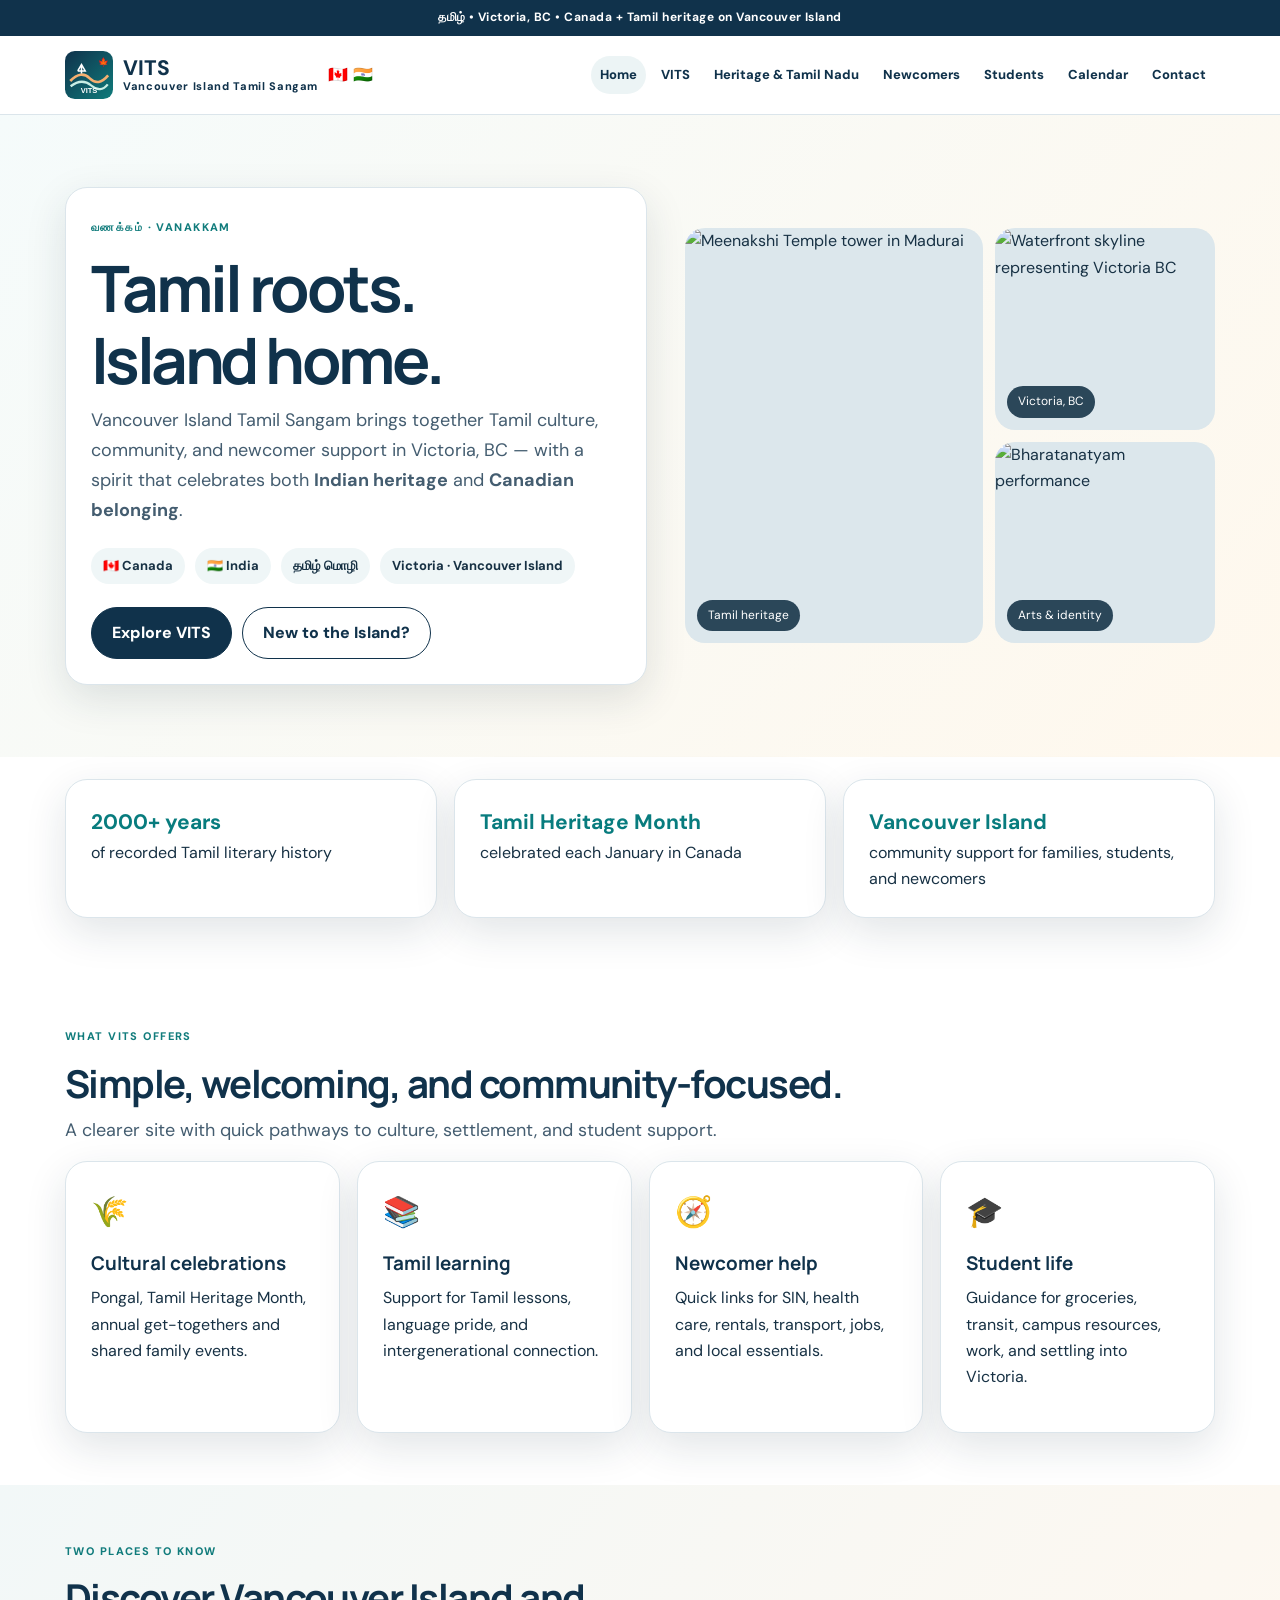
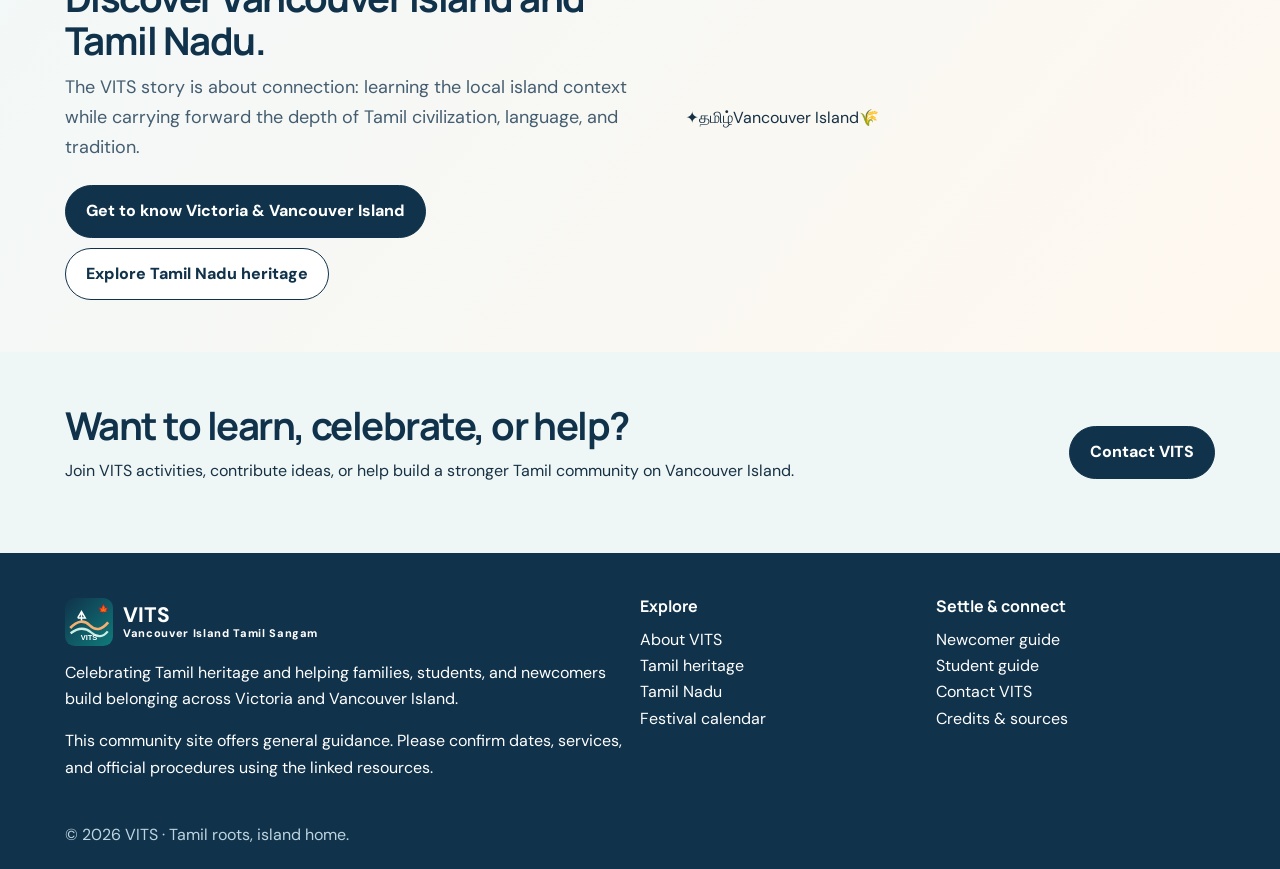
==== commit 30d7f27e: "Simplify VITS heritage navigation and graphics" ====
--- a/index.html
+++ b/index.html
@@ -23,7 +23,7 @@
       <span class="brand-flags"><span>🇨🇦</span><span>🇮🇳</span></span>
     </a>
     <button id="menu" class="menu-btn" aria-label="Toggle navigation" aria-expanded="false">☰</button>
-    <nav id="navlinks" class="navlinks" aria-label="Main navigation"><a class="active" href="index.html">Home</a><a class="" href="about.html">VITS</a><a class="" href="culture.html">Heritage</a><a class="" href="tamilnadu.html">Tamil Nadu</a><a class="" href="newcomers.html">Newcomers</a><a class="" href="students.html">Students</a><a class="" href="calendar.html">Calendar</a><a class="" href="contact.html">Contact</a></nav>
+    <nav id="navlinks" class="navlinks" aria-label="Main navigation"><a class="active" href="index.html">Home</a><a class="" href="about.html">VITS</a><a class="" href="culture.html">Heritage & Tamil Nadu</a><a class="" href="newcomers.html">Newcomers</a><a class="" href="students.html">Students</a><a class="" href="calendar.html">Calendar</a><a class="" href="contact.html">Contact</a></nav>
   </div>
 </header>
 <main>
@@ -84,25 +84,12 @@
       <p class="section-intro">The VITS story is about connection: learning the local island context while carrying forward the depth of Tamil civilization, language, and tradition.</p>
       <div class="button-stack">
         <a class="btn" href="newcomers.html#discover-victoria">Get to know Victoria & Vancouver Island</a>
-        <a class="btn btn-outline" href="tamilnadu.html">Explore Tamil Nadu heritage</a>
+        <a class="btn btn-outline" href="culture.html">Explore Tamil Nadu heritage</a>
       </div>
     </div>
-    <div class="duo-cards">
-      <article class="media-card"><img src="https://images.unsplash.com/photo-1506744038136-46273834b3fb?auto=format&fit=crop&w=1400&q=80" alt="Coastal scenery representing Vancouver Island"><div><h3>Vancouver Island</h3><p>Ocean, forests, campuses, ferries, and a slower island rhythm.</p></div></article>
-      <article class="media-card"><img src="https://commons.wikimedia.org/wiki/Special:FilePath/Marina_Beach_road.jpg?width=1200" alt="Marina Beach in Chennai"><div><h3>Tamil Nadu</h3><p>Temples, literature, music, dance, cuisine, beaches, and hill country.</p></div></article>
-    </div>
-  </div>
-</section>
+    <div class="canada-heritage-art"><span class="art-leaf">✦</span><span class="art-tamil">தமிழ்</span><span class="art-island">Vancouver Island</span><span class="art-wave"></span><span class="art-pongal">🌾</span></div></div></section>
 
-<section class="section">
-  <div class="container section-head"><div><span class="eyebrow">Heritage highlights</span><h2>Graphic snapshots of Tamil identity.</h2></div></div>
-  <div class="container heritage-grid">
-    <article class="heritage-card accent-leaf"><h3>Tamil Heritage Month</h3><p>A time to share history, arts, food, and language with the wider Canadian community.</p></article>
-    <article class="heritage-card accent-pongal"><h3>Thai & Pongal</h3><p>A harvest celebration of gratitude, family, kolam, sugarcane, and new beginnings.</p></article>
-    <article class="heritage-card accent-script"><h3>Language pride</h3><p>Tamil is one of the world’s long-standing classical literary languages.</p></article>
-    <article class="heritage-card accent-book"><h3>Thirukkural</h3><p>A timeless ethical text of 1330 couplets on virtue, wealth, and love.</p></article>
-  </div>
-</section>
+
 
 <section class="section cta-band">
   <div class="container cta-flex">
@@ -128,7 +115,7 @@
       <h4>Explore</h4>
       <a href="about.html">About VITS</a>
       <a href="culture.html">Tamil heritage</a>
-      <a href="tamilnadu.html">Tamil Nadu</a>
+      <a href="culture.html">Tamil Nadu</a>
       <a href="calendar.html">Festival calendar</a>
     </div>
     <div>
--- a/assets/style.css
+++ b/assets/style.css
@@ -1 +1,3 @@
-:root{--navy:#10324b;--teal:#0f7b7b;--ink:#173144;--muted:#536d80;--line:#dbe5eb;--cream:#faf7f0;--shadow:0 14px 40px #152d4320}*{box-sizing:border-box}html{scroll-behavior:smooth}body{margin:0;background:#fff;color:var(--ink);font:16px/1.65 "DM Sans",system-ui,Arial,sans-serif}h1,h2,h3,h4{font-family:Manrope,system-ui,sans-serif;line-height:1.12;color:var(--navy);margin:0 0 .7rem}h1{font-size:clamp(2.5rem,5vw,4.6rem);letter-spacing:-.055em}h2{font-size:clamp(1.8rem,3vw,2.7rem);letter-spacing:-.04em}h3{font-size:1.18rem}p{margin:.35rem 0 1rem}a{color:var(--teal);text-decoration:none}a:hover{text-decoration:underline}img{max-width:100%;display:block}.container{width:min(1150px,92%);margin:auto}.top-strip{background:var(--navy);color:#fff;text-align:center;padding:8px 14px;font-size:12px;letter-spacing:.04em;font-weight:700}.site-header{position:sticky;top:0;z-index:50;background:#fffffff5;backdrop-filter:blur(10px);border-bottom:1px solid var(--line)}.nav-wrap{display:flex;justify-content:space-between;align-items:center;gap:14px;min-height:82px}.brand{display:flex;gap:10px;align-items:center;color:var(--navy);font-weight:800}.brand-logo{width:50px;height:50px}.brand-text{display:flex;flex-direction:column;line-height:1.2;font-size:22px}.brand-text small{font-size:10px;letter-spacing:.06em}.brand-flags{display:flex;gap:8px}.navlinks{display:flex;gap:4px;flex-wrap:wrap}.navlinks a{font-size:12px;padding:9px 11px;border-radius:25px;color:var(--navy);font-weight:800}.navlinks a.active,.navlinks a:hover{background:#ecf4f5;text-decoration:none}.menu-btn{display:none}.section{padding:52px 0}.compact{padding-top:22px}.tint{background:linear-gradient(130deg,#f2f8f8,#fff8ef)}.hero,.page-hero{padding:72px 0;background:linear-gradient(130deg,#f5fbfb,#fff8ed)}.page-hero.slim{padding:55px 0}.hero-grid,.split-grid{display:grid;grid-template-columns:1.1fr 1fr;gap:38px;align-items:center}.card-surface,.mini-card,.feature-card,.stat-card,.quote-card,.heritage-card,.month-card,.media-card,.photo-frame,.resource-pill,.festival-badge,.mini-badge{padding:25px;border:1px solid var(--line);border-radius:22px;background:white;box-shadow:var(--shadow)}.card-surface.soft{background:#f7fbfb}.eyebrow{display:inline-block;color:#117c7c;text-transform:uppercase;letter-spacing:.13em;font-weight:800;font-size:11px;margin-bottom:16px}.lead,.section-intro{font-size:18px;color:#445d70;max-width:65ch}.chip-row,.button-row,.button-stack{display:flex;gap:10px;flex-wrap:wrap;margin-top:23px}.chip{font-size:13px;padding:7px 12px;background:#eff6f7;border-radius:40px;font-weight:700}.btn{display:inline-block;background:var(--navy);padding:12px 20px;color:white;border-radius:40px;border:1px solid var(--navy);font-weight:800;cursor:pointer}.btn:hover{color:white;background:#24526c;text-decoration:none}.btn-light,.btn-outline{background:white;color:var(--navy)}.hero-collage{display:grid;grid-template-columns:1.15fr .85fr;gap:12px}.photo{position:relative;min-height:190px;border-radius:20px;overflow:hidden;margin:0;background:#dce7ec}.photo.main{grid-row:span 2;min-height:415px}.photo img{height:100%;width:100%;object-fit:cover}.photo figcaption{position:absolute;bottom:12px;left:12px;background:#112f43dd;border-radius:30px;color:white;padding:6px 11px;font-size:12px}.stats-grid,.card-grid,.heritage-grid,.month-grid,.footer-grid,.contact-grid{display:grid;gap:17px}.stats-grid{grid-template-columns:repeat(3,1fr)}.card-grid.four,.heritage-grid,.month-grid{grid-template-columns:repeat(4,1fr)}.card-grid.three{grid-template-columns:repeat(3,1fr)}.card-grid.two,.contact-grid{grid-template-columns:repeat(2,1fr)}.stat-card strong{display:block;font-size:21px;color:#087c7e}.feature-card .emoji{font-size:30px;margin-bottom:16px}.section-head{margin-bottom:20px}.media-card{overflow:hidden;padding:0;display:grid;grid-template-columns:160px 1fr}.media-card.large{display:block}.media-card img{width:100%;height:200px;object-fit:cover}.media-card>div{padding:19px}.duo-cards{display:grid;gap:15px}.heritage-card:before{display:block;font-size:27px;margin-bottom:12px}.accent-leaf:before{content:"🍁"}.accent-pongal:before{content:"🌾"}.accent-script:before{content:"அ"}.accent-book:before{content:"📜"}.cta-band{background:#eff7f6}.cta-flex{display:flex;align-items:center;justify-content:space-between;gap:25px}.resource-cluster{display:grid;grid-template-columns:repeat(2,1fr);gap:15px}.resource-pill{color:var(--navy);font-weight:800}.photo-frame{padding:0;overflow:hidden}.photo-frame img{width:100%;height:370px;object-fit:cover}.flag-card{display:flex;align-items:center;justify-content:center;font-size:3rem;gap:15px}.clean-list li{margin:9px 0}.script-card{padding:20px;border-radius:18px;background:#f0f9f8;font-size:28px;letter-spacing:.12em}.script-row{margin:8px 0}.tamil-quote{font-size:23px}.festival-badge{text-align:center;font-size:5rem}.festival-badge span{display:block;font-size:19px}.month-card span{color:#147a7b;font-weight:900}.text-link{display:block;margin-top:11px;font-weight:700}.contact-form{display:grid;gap:15px}.contact-form label{display:grid;font-weight:700;gap:5px}.contact-form input,.contact-form textarea,.contact-form select{font:inherit;width:100%;padding:12px;border:1px solid #b9cad2;border-radius:10px}.contact-badges{display:grid;gap:15px}.footer{padding:45px 0 20px;background:var(--navy);color:#fff}.footer h4,.footer p,.footer a,.footer .brand{color:#fff}.footer-grid{grid-template-columns:2fr 1fr 1fr}.footer-grid a:not(.brand){display:block}.legal{padding-top:25px;color:#bdd4e0}.muted{color:var(--muted)}.center{text-align:center}@media(max-width:980px){.nav-wrap{flex-wrap:wrap}.navlinks{width:100%;padding:0 0 10px}.hero-grid,.split-grid{grid-template-columns:1fr}.card-grid.four,.heritage-grid,.month-grid{grid-template-columns:repeat(2,1fr)}}@media(max-width:650px){.nav-wrap{flex-wrap:wrap;padding:10px 0}.brand-flags{display:none}.navlinks{gap:0}.navlinks a{padding:6px;font-size:11px}.hero,.page-hero{padding:40px 0}.hero-collage{grid-template-columns:1fr 1fr}.photo.main{grid-row:auto;min-height:260px}.stats-grid,.card-grid.four,.card-grid.three,.card-grid.two,.heritage-grid,.month-grid,.contact-grid,.footer-grid{grid-template-columns:1fr}.media-card{grid-template-columns:1fr}.cta-flex{display:block}.section{padding:34px 0}}+:root{--navy:#10324b;--teal:#0f7b7b;--ink:#173144;--muted:#536d80;--line:#dbe5eb;--cream:#faf7f0;--shadow:0 14px 40px #152d4320}*{box-sizing:border-box}html{scroll-behavior:smooth}body{margin:0;background:#fff;color:var(--ink);font:16px/1.65 "DM Sans",system-ui,Arial,sans-serif}h1,h2,h3,h4{font-family:Manrope,system-ui,sans-serif;line-height:1.12;color:var(--navy);margin:0 0 .7rem}h1{font-size:clamp(2.5rem,5vw,4.6rem);letter-spacing:-.055em}h2{font-size:clamp(1.8rem,3vw,2.7rem);letter-spacing:-.04em}h3{font-size:1.18rem}p{margin:.35rem 0 1rem}a{color:var(--teal);text-decoration:none}a:hover{text-decoration:underline}img{max-width:100%;display:block}.container{width:min(1150px,92%);margin:auto}.top-strip{background:var(--navy);color:#fff;text-align:center;padding:8px 14px;font-size:12px;letter-spacing:.04em;font-weight:700}.site-header{position:sticky;top:0;z-index:50;background:#fffffff5;backdrop-filter:blur(10px);border-bottom:1px solid var(--line)}.nav-wrap{display:flex;justify-content:space-between;align-items:center;gap:14px;min-height:82px}.brand{display:flex;gap:10px;align-items:center;color:var(--navy);font-weight:800}.brand-logo{width:50px;height:50px}.brand-text{display:flex;flex-direction:column;line-height:1.2;font-size:22px}.brand-text small{font-size:10px;letter-spacing:.06em}.brand-flags{display:flex;gap:8px}.navlinks{display:flex;gap:4px;flex-wrap:wrap}.navlinks a{font-size:12px;padding:9px 11px;border-radius:25px;color:var(--navy);font-weight:800}.navlinks a.active,.navlinks a:hover{background:#ecf4f5;text-decoration:none}.menu-btn{display:none}.section{padding:52px 0}.compact{padding-top:22px}.tint{background:linear-gradient(130deg,#f2f8f8,#fff8ef)}.hero,.page-hero{padding:72px 0;background:linear-gradient(130deg,#f5fbfb,#fff8ed)}.page-hero.slim{padding:55px 0}.hero-grid,.split-grid{display:grid;grid-template-columns:1.1fr 1fr;gap:38px;align-items:center}.card-surface,.mini-card,.feature-card,.stat-card,.quote-card,.heritage-card,.month-card,.media-card,.photo-frame,.resource-pill,.festival-badge,.mini-badge{padding:25px;border:1px solid var(--line);border-radius:22px;background:white;box-shadow:var(--shadow)}.card-surface.soft{background:#f7fbfb}.eyebrow{display:inline-block;color:#117c7c;text-transform:uppercase;letter-spacing:.13em;font-weight:800;font-size:11px;margin-bottom:16px}.lead,.section-intro{font-size:18px;color:#445d70;max-width:65ch}.chip-row,.button-row,.button-stack{display:flex;gap:10px;flex-wrap:wrap;margin-top:23px}.chip{font-size:13px;padding:7px 12px;background:#eff6f7;border-radius:40px;font-weight:700}.btn{display:inline-block;background:var(--navy);padding:12px 20px;color:white;border-radius:40px;border:1px solid var(--navy);font-weight:800;cursor:pointer}.btn:hover{color:white;background:#24526c;text-decoration:none}.btn-light,.btn-outline{background:white;color:var(--navy)}.hero-collage{display:grid;grid-template-columns:1.15fr .85fr;gap:12px}.photo{position:relative;min-height:190px;border-radius:20px;overflow:hidden;margin:0;background:#dce7ec}.photo.main{grid-row:span 2;min-height:415px}.photo img{height:100%;width:100%;object-fit:cover}.photo figcaption{position:absolute;bottom:12px;left:12px;background:#112f43dd;border-radius:30px;color:white;padding:6px 11px;font-size:12px}.stats-grid,.card-grid,.heritage-grid,.month-grid,.footer-grid,.contact-grid{display:grid;gap:17px}.stats-grid{grid-template-columns:repeat(3,1fr)}.card-grid.four,.heritage-grid,.month-grid{grid-template-columns:repeat(4,1fr)}.card-grid.three{grid-template-columns:repeat(3,1fr)}.card-grid.two,.contact-grid{grid-template-columns:repeat(2,1fr)}.stat-card strong{display:block;font-size:21px;color:#087c7e}.feature-card .emoji{font-size:30px;margin-bottom:16px}.section-head{margin-bottom:20px}.media-card{overflow:hidden;padding:0;display:grid;grid-template-columns:160px 1fr}.media-card.large{display:block}.media-card img{width:100%;height:200px;object-fit:cover}.media-card>div{padding:19px}.duo-cards{display:grid;gap:15px}.heritage-card:before{display:block;font-size:27px;margin-bottom:12px}.accent-leaf:before{content:"🍁"}.accent-pongal:before{content:"🌾"}.accent-script:before{content:"அ"}.accent-book:before{content:"📜"}.cta-band{background:#eff7f6}.cta-flex{display:flex;align-items:center;justify-content:space-between;gap:25px}.resource-cluster{display:grid;grid-template-columns:repeat(2,1fr);gap:15px}.resource-pill{color:var(--navy);font-weight:800}.photo-frame{padding:0;overflow:hidden}.photo-frame img{width:100%;height:370px;object-fit:cover}.flag-card{display:flex;align-items:center;justify-content:center;font-size:3rem;gap:15px}.clean-list li{margin:9px 0}.script-card{padding:20px;border-radius:18px;background:#f0f9f8;font-size:28px;letter-spacing:.12em}.script-row{margin:8px 0}.tamil-quote{font-size:23px}.festival-badge{text-align:center;font-size:5rem}.festival-badge span{display:block;font-size:19px}.month-card span{color:#147a7b;font-weight:900}.text-link{display:block;margin-top:11px;font-weight:700}.contact-form{display:grid;gap:15px}.contact-form label{display:grid;font-weight:700;gap:5px}.contact-form input,.contact-form textarea,.contact-form select{font:inherit;width:100%;padding:12px;border:1px solid #b9cad2;border-radius:10px}.contact-badges{display:grid;gap:15px}.footer{padding:45px 0 20px;background:var(--navy);color:#fff}.footer h4,.footer p,.footer a,.footer .brand{color:#fff}.footer-grid{grid-template-columns:2fr 1fr 1fr}.footer-grid a:not(.brand){display:block}.legal{padding-top:25px;color:#bdd4e0}.muted{color:var(--muted)}.center{text-align:center}@media(max-width:980px){.nav-wrap{flex-wrap:wrap}.navlinks{width:100%;padding:0 0 10px}.hero-grid,.split-grid{grid-template-columns:1fr}.card-grid.four,.heritage-grid,.month-grid{grid-template-columns:repeat(2,1fr)}}@media(max-width:650px){.nav-wrap{flex-wrap:wrap;padding:10px 0}.brand-flags{display:none}.navlinks{gap:0}.navlinks a{padding:6px;font-size:11px}.hero,.page-hero{padding:40px 0}.hero-collage{grid-template-columns:1fr 1fr}.photo.main{grid-row:auto;min-height:260px}.stats-grid,.card-grid.four,.card-grid.three,.card-grid.two,.heritage-grid,.month-grid,.contact-grid,.footer-grid{grid-template-columns:1fr}.media-card{grid-template-columns:1fr}.cta-flex{display:block}.section{padding:34px 0}}
+/* Logo and header safety overrides */
+.site-header .brand-logo,.site-header .brand img,.footer .brand-logo{width:48px!important;height:48px!important;max-width:48px!important;max-height:48px!important;min-width:48px!important;flex:0 0 48px!important;object-fit:contain!important;display:block!important}.site-header .brand{flex:0 0 auto}.site-header .nav-wrap{min-height:78px;height:auto}.site-header .navlinks{flex:1 1 auto;justify-content:flex-end}.site-header .navlinks a{white-space:nowrap}@media(max-width:900px){.site-header .navlinks{flex-basis:100%;justify-content:center}}@media(max-width:600px){.site-header .brand-logo,.site-header .brand img{width:42px!important;height:42px!important;min-width:42px!important;max-width:42px!important}}
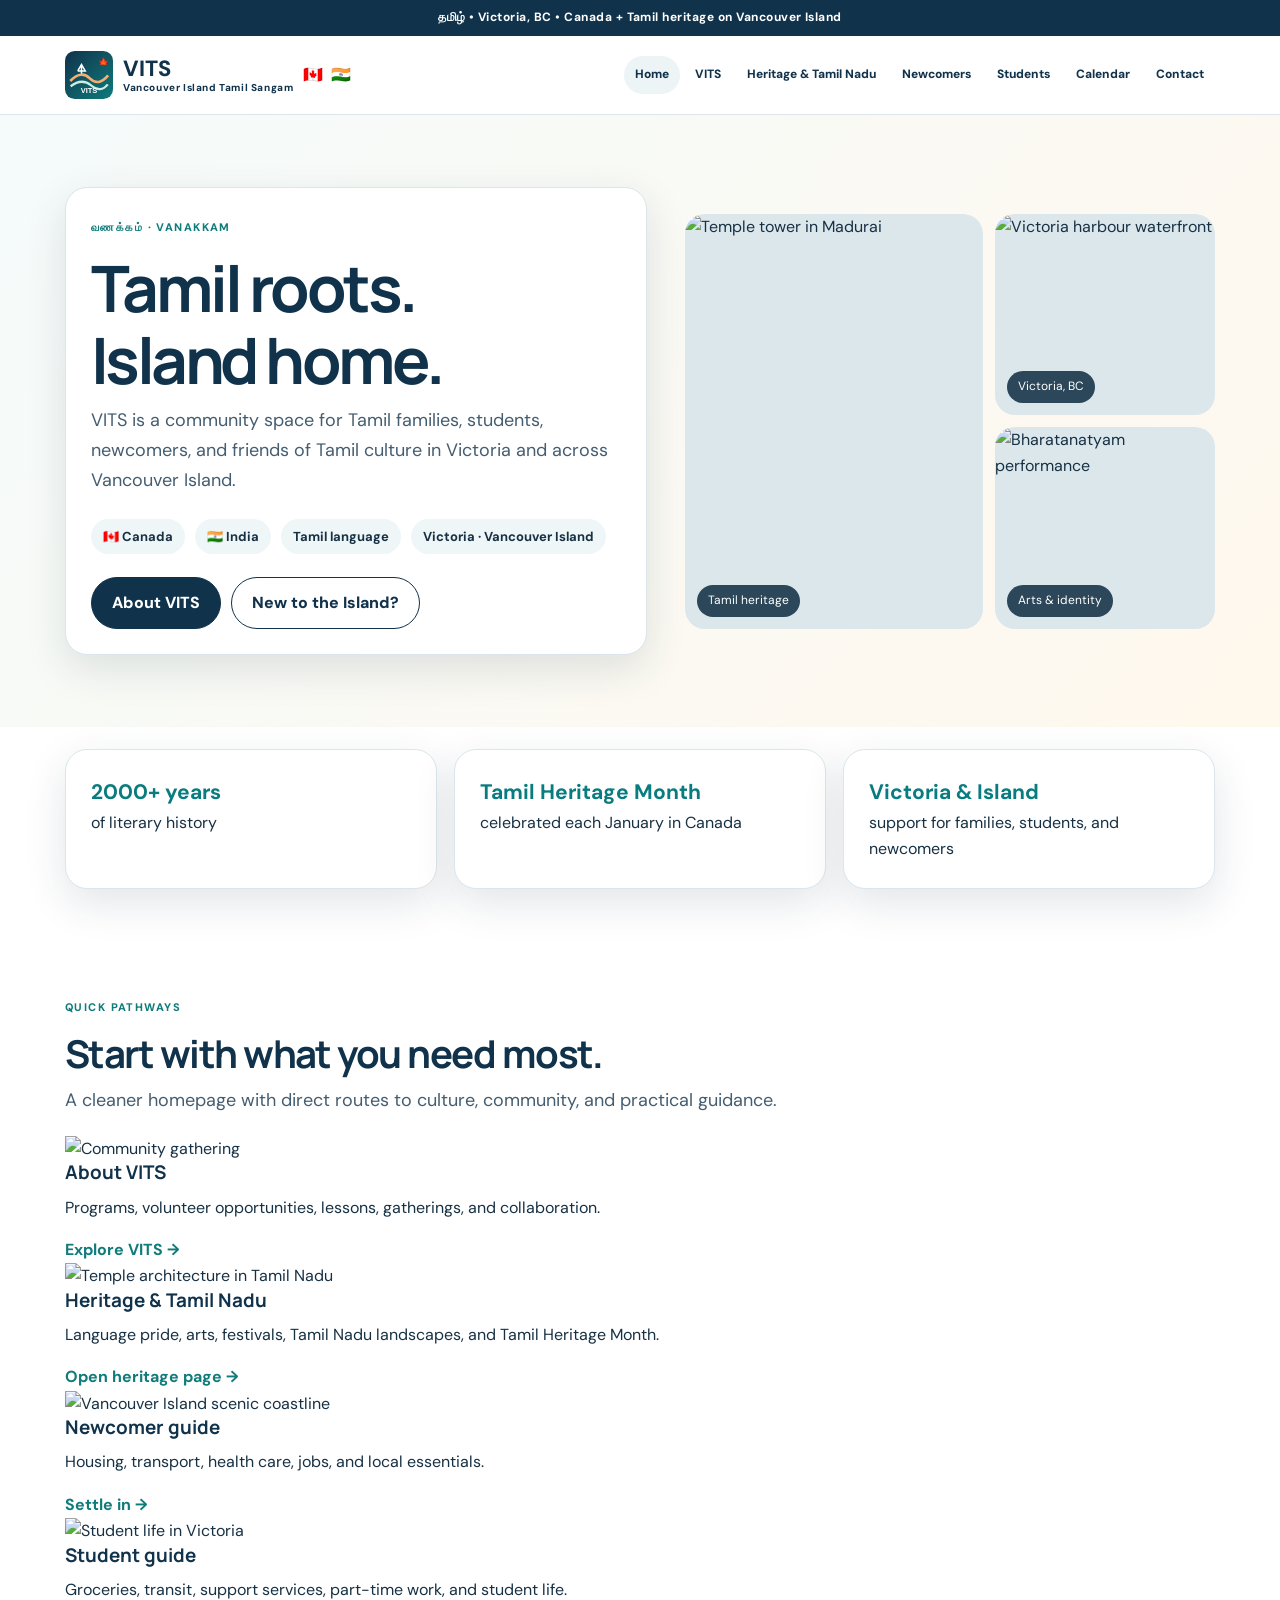
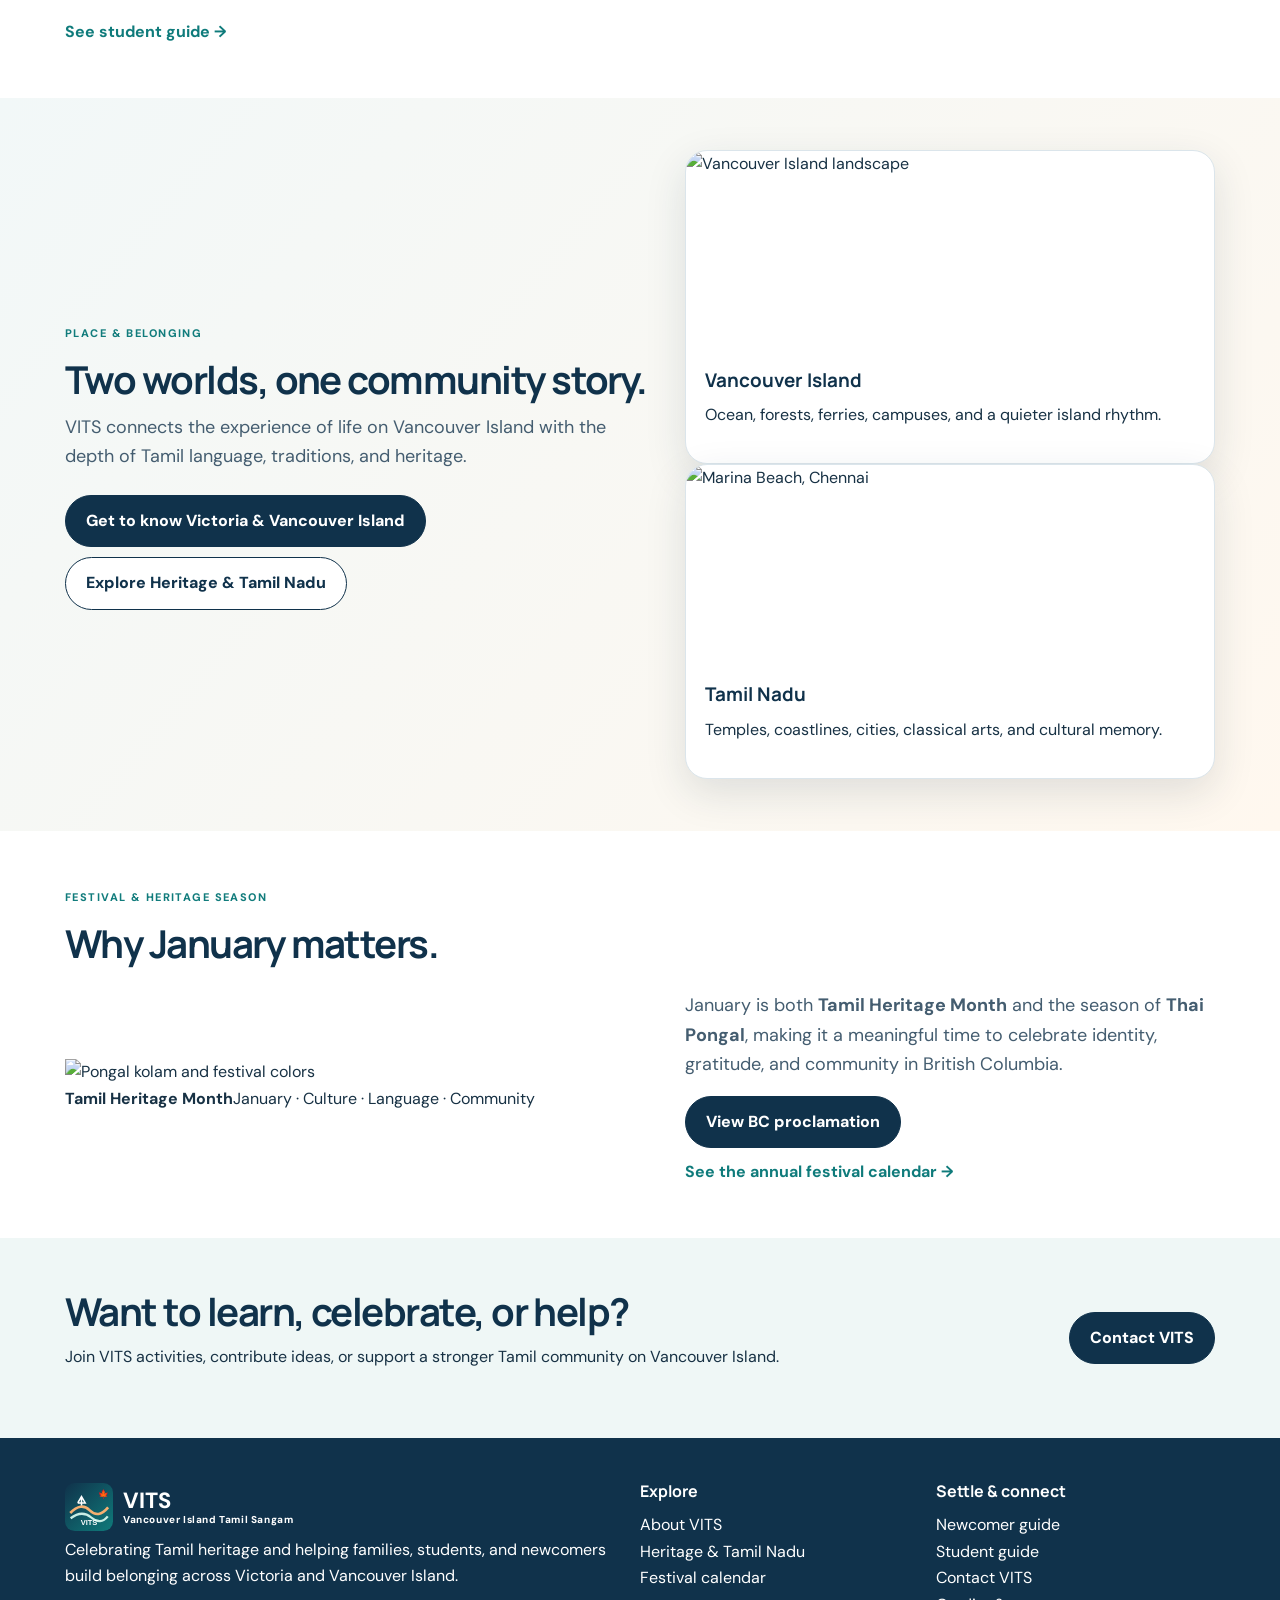
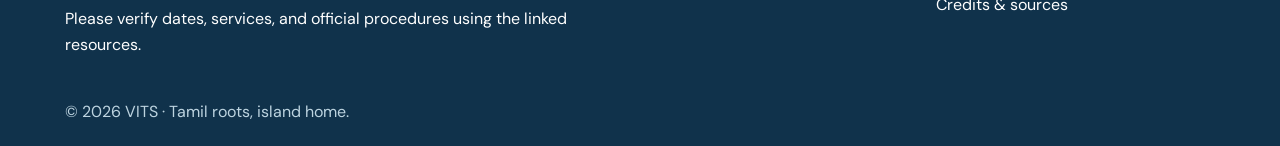
==== commit fcd43662: "Publish refreshed VITS v3 index.html" ====
--- a/index.html
+++ b/index.html
@@ -11,7 +11,7 @@
   <link href="https://fonts.googleapis.com/css2?family=DM+Sans:wght@400;500;700;800&family=Manrope:wght@700;800&display=swap" rel="stylesheet">
   <link rel="stylesheet" href="assets/style.css">
   <link rel="icon" href="assets/favicon.svg" type="image/svg+xml">
-<style>/* Critical layout prevents oversized SVG if external CSS is delayed */html{font-family:Arial,sans-serif}body{margin:0}img{max-width:100%;height:auto}.container{width:min(1150px,92%);margin:0 auto}.site-header{background:#fff;border-bottom:1px solid #dbe5eb;position:relative;z-index:20}.nav-wrap{min-height:74px;display:flex;align-items:center;justify-content:space-between;gap:14px;flex-wrap:wrap}.brand{display:inline-flex;align-items:center;gap:10px;text-decoration:none;color:#10324b;font-weight:800}.brand-logo,.brand img,.footer-brand img{width:48px!important;height:48px!important;min-width:48px;max-width:48px!important;max-height:48px!important;object-fit:contain;flex:none;display:block}.brand-text{font-size:21px;line-height:1.1}.brand-text small{display:block;font-size:11px}.brand-flags{display:flex;gap:5px}.navlinks{display:flex;align-items:center;gap:6px;flex-wrap:wrap}.navlinks a{padding:8px 9px;text-decoration:none;color:#10324b;font-size:13px}.top-strip{background:#10324b;color:#fff;padding:8px;text-align:center;font-size:12px}.menu-btn{display:none}@media(max-width:900px){.nav-wrap{align-items:center}.navlinks{width:100%;justify-content:center;padding-bottom:10px}.navlinks a{font-size:12px}}@media(max-width:600px){.brand-logo,.brand img{width:42px!important;height:42px!important;min-width:42px;max-width:42px!important}.navlinks{gap:2px}.navlinks a{font-size:11px;padding:5px}}</style></head>
+</head>
 <body>
 <div class="top-strip">தமிழ் • Victoria, BC • Canada + Tamil heritage on Vancouver Island</div>
 
@@ -32,73 +32,73 @@
     <div class="hero-copy card-surface">
       <span class="eyebrow">வணக்கம் · Vanakkam</span>
       <h1>Tamil roots.<br>Island home.</h1>
-      <p class="lead">Vancouver Island Tamil Sangam brings together Tamil culture, community, and newcomer support in Victoria, BC — with a spirit that celebrates both <strong>Indian heritage</strong> and <strong>Canadian belonging</strong>.</p>
+      <p class="lead">VITS is a community space for Tamil families, students, newcomers, and friends of Tamil culture in Victoria and across Vancouver Island.</p>
       <div class="chip-row">
-        <span class="chip">🇨🇦 Canada</span>
-        <span class="chip">🇮🇳 India</span>
-        <span class="chip">தமிழ் மொழி</span>
-        <span class="chip">Victoria · Vancouver Island</span>
+        <span class="chip">🇨🇦 Canada</span><span class="chip">🇮🇳 India</span><span class="chip">Tamil language</span><span class="chip">Victoria · Vancouver Island</span>
       </div>
-      <div class="button-row">
-        <a class="btn" href="about.html">Explore VITS</a>
-        <a class="btn btn-light" href="newcomers.html">New to the Island?</a>
-      </div>
+      <div class="button-row"><a class="btn" href="about.html">About VITS</a><a class="btn btn-light" href="newcomers.html">New to the Island?</a></div>
     </div>
     <div class="hero-collage">
-      <figure class="photo main"><img src="https://commons.wikimedia.org/wiki/Special:FilePath/Meenakshi_Temple,_Gopuram,_Madurai,_India.jpg?width=1400" alt="Meenakshi Temple tower in Madurai"><figcaption>Tamil heritage</figcaption></figure>
-      <figure class="photo"><img src="https://images.unsplash.com/photo-1519834089823-f2ac73c8d5b1?auto=format&fit=crop&w=1400&q=80" alt="Waterfront skyline representing Victoria BC"><figcaption>Victoria, BC</figcaption></figure>
-      <figure class="photo"><img src="https://commons.wikimedia.org/wiki/Special:FilePath/Bharatanatyam_dancer_performing_at_Khajuraho_Dance_Festival_2026_001.jpg?width=1200" alt="Bharatanatyam performance"><figcaption>Arts & identity</figcaption></figure>
+      <figure class="photo main"><img src="https://commons.wikimedia.org/wiki/Special:FilePath/Meenakshi_Temple,_Gopuram,_Madurai,_India.jpg?width=1400" alt="Temple tower in Madurai"><figcaption>Tamil heritage</figcaption></figure>
+      <figure class="photo"><img src="https://images.unsplash.com/photo-1519834089823-f2ac73c8d5b1?auto=format&fit=crop&w=1400&q=80" alt="Victoria harbour waterfront"><figcaption>Victoria, BC</figcaption></figure>
+      <figure class="photo"><img src="https://commons.wikimedia.org/wiki/Special:FilePath/Bharatanatyam_dancer_performing_at_Khajuraho_Dance_Festival_2026_001.jpg?width=1400" alt="Bharatanatyam performance"><figcaption>Arts & identity</figcaption></figure>
     </div>
   </div>
 </section>
 
 <section class="section compact">
   <div class="container stats-grid">
-    <article class="stat-card"><strong>2000+ years</strong><span>of recorded Tamil literary history</span></article>
+    <article class="stat-card"><strong>2000+ years</strong><span>of literary history</span></article>
     <article class="stat-card"><strong>Tamil Heritage Month</strong><span>celebrated each January in Canada</span></article>
-    <article class="stat-card"><strong>Vancouver Island</strong><span>community support for families, students, and newcomers</span></article>
+    <article class="stat-card"><strong>Victoria & Island</strong><span>support for families, students, and newcomers</span></article>
   </div>
 </section>
 
 <section class="section">
-  <div class="container section-head">
-    <div>
-      <span class="eyebrow">What VITS offers</span>
-      <h2>Simple, welcoming, and community-focused.</h2>
-      <p class="section-intro">A clearer site with quick pathways to culture, settlement, and student support.</p>
-    </div>
-  </div>
-  <div class="container card-grid four">
-    <article class="feature-card"><div class="emoji">🌾</div><h3>Cultural celebrations</h3><p>Pongal, Tamil Heritage Month, annual get-togethers and shared family events.</p></article>
-    <article class="feature-card"><div class="emoji">📚</div><h3>Tamil learning</h3><p>Support for Tamil lessons, language pride, and intergenerational connection.</p></article>
-    <article class="feature-card"><div class="emoji">🧭</div><h3>Newcomer help</h3><p>Quick links for SIN, health care, rentals, transport, jobs, and local essentials.</p></article>
-    <article class="feature-card"><div class="emoji">🎓</div><h3>Student life</h3><p>Guidance for groceries, transit, campus resources, work, and settling into Victoria.</p></article>
+  <div class="container section-head"><div><span class="eyebrow">Quick pathways</span><h2>Start with what you need most.</h2><p class="section-intro">A cleaner homepage with direct routes to culture, community, and practical guidance.</p></div></div>
+  <div class="container image-card-grid four">
+    <article class="image-card"><img src="https://images.unsplash.com/photo-1517457373958-b7bdd4587205?auto=format&fit=crop&w=1400&q=80" alt="Community gathering"><div><h3>About VITS</h3><p>Programs, volunteer opportunities, lessons, gatherings, and collaboration.</p><a class="text-link" href="about.html">Explore VITS →</a></div></article>
+    <article class="image-card"><img src="https://commons.wikimedia.org/wiki/Special:FilePath/Brihadisvara_Temple,_Thanjavur,_Tamil_Nadu,_India.jpg?width=1400" alt="Temple architecture in Tamil Nadu"><div><h3>Heritage & Tamil Nadu</h3><p>Language pride, arts, festivals, Tamil Nadu landscapes, and Tamil Heritage Month.</p><a class="text-link" href="culture.html">Open heritage page →</a></div></article>
+    <article class="image-card"><img src="https://images.unsplash.com/photo-1506744038136-46273834b3fb?auto=format&fit=crop&w=1400&q=80" alt="Vancouver Island scenic coastline"><div><h3>Newcomer guide</h3><p>Housing, transport, health care, jobs, and local essentials.</p><a class="text-link" href="newcomers.html">Settle in →</a></div></article>
+    <article class="image-card"><img src="https://images.unsplash.com/photo-1519834089823-f2ac73c8d5b1?auto=format&fit=crop&w=1400&q=80" alt="Student life in Victoria"><div><h3>Student guide</h3><p>Groceries, transit, support services, part-time work, and student life.</p><a class="text-link" href="students.html">See student guide →</a></div></article>
   </div>
 </section>
 
 <section class="section tint">
-  <div class="container split-grid">
+  <div class="container split-grid align-center">
     <div class="content-panel">
-      <span class="eyebrow">Two places to know</span>
-      <h2>Discover Vancouver Island and Tamil Nadu.</h2>
-      <p class="section-intro">The VITS story is about connection: learning the local island context while carrying forward the depth of Tamil civilization, language, and tradition.</p>
+      <span class="eyebrow">Place & belonging</span>
+      <h2>Two worlds, one community story.</h2>
+      <p class="section-intro">VITS connects the experience of life on Vancouver Island with the depth of Tamil language, traditions, and heritage.</p>
       <div class="button-stack">
         <a class="btn" href="newcomers.html#discover-victoria">Get to know Victoria & Vancouver Island</a>
-        <a class="btn btn-outline" href="culture.html">Explore Tamil Nadu heritage</a>
+        <a class="btn btn-outline" href="culture.html">Explore Heritage & Tamil Nadu</a>
       </div>
     </div>
-    <div class="canada-heritage-art"><span class="art-leaf">✦</span><span class="art-tamil">தமிழ்</span><span class="art-island">Vancouver Island</span><span class="art-wave"></span><span class="art-pongal">🌾</span></div></div></section>
+    <div class="split-photo-stack">
+      <article class="media-card large"><img src="https://images.unsplash.com/photo-1500530855697-b586d89ba3ee?auto=format&fit=crop&w=1400&q=80" alt="Vancouver Island landscape"><div><h3>Vancouver Island</h3><p>Ocean, forests, ferries, campuses, and a quieter island rhythm.</p></div></article>
+      <article class="media-card large"><img src="https://commons.wikimedia.org/wiki/Special:FilePath/Marina_Beach_road.jpg?width=1400" alt="Marina Beach, Chennai"><div><h3>Tamil Nadu</h3><p>Temples, coastlines, cities, classical arts, and cultural memory.</p></div></article>
+    </div>
+  </div>
+</section>
 
-
+<section class="section">
+  <div class="container section-head"><div><span class="eyebrow">Festival & heritage season</span><h2>Why January matters.</h2></div></div>
+  <div class="container split-grid align-center">
+    <div class="heritage-poster">
+      <img src="https://commons.wikimedia.org/wiki/Special:FilePath/2019_kolam_decoration_for_Pongal_festival%2C_South_India.jpg?width=1400" alt="Pongal kolam and festival colors">
+      <div class="poster-overlay"><strong>Tamil Heritage Month</strong><span>January · Culture · Language · Community</span></div>
+    </div>
+    <div class="content-panel">
+      <p class="section-intro">January is both <strong>Tamil Heritage Month</strong> and the season of <strong>Thai Pongal</strong>, making it a meaningful time to celebrate identity, gratitude, and community in British Columbia.</p>
+      <a class="btn" href="https://www.bclaws.gov.bc.ca/civix/document/id/proclamations/proclamations/TamilHeritageMth2026" target="_blank" rel="noopener">View BC proclamation</a>
+      <a class="text-link" href="calendar.html">See the annual festival calendar →</a>
+    </div>
+  </div>
+</section>
 
 <section class="section cta-band">
-  <div class="container cta-flex">
-    <div>
-      <h2>Want to learn, celebrate, or help?</h2>
-      <p>Join VITS activities, contribute ideas, or help build a stronger Tamil community on Vancouver Island.</p>
-    </div>
-    <a class="btn" href="contact.html">Contact VITS</a>
-  </div>
+  <div class="container cta-flex"><div><h2>Want to learn, celebrate, or help?</h2><p>Join VITS activities, contribute ideas, or support a stronger Tamil community on Vancouver Island.</p></div><a class="btn" href="contact.html">Contact VITS</a></div>
 </section>
 </main>
 <footer class="footer">
@@ -109,13 +109,12 @@
         <span class="brand-text">VITS<small>Vancouver Island Tamil Sangam</small></span>
       </a>
       <p>Celebrating Tamil heritage and helping families, students, and newcomers build belonging across Victoria and Vancouver Island.</p>
-      <p class="muted small">This community site offers general guidance. Please confirm dates, services, and official procedures using the linked resources.</p>
+      <p class="muted small">Please verify dates, services, and official procedures using the linked resources.</p>
     </div>
     <div>
       <h4>Explore</h4>
       <a href="about.html">About VITS</a>
-      <a href="culture.html">Tamil heritage</a>
-      <a href="culture.html">Tamil Nadu</a>
+      <a href="culture.html">Heritage & Tamil Nadu</a>
       <a href="calendar.html">Festival calendar</a>
     </div>
     <div>
--- a/assets/style.css
+++ b/assets/style.css
@@ -1,3 +1,6 @@
 :root{--navy:#10324b;--teal:#0f7b7b;--ink:#173144;--muted:#536d80;--line:#dbe5eb;--cream:#faf7f0;--shadow:0 14px 40px #152d4320}*{box-sizing:border-box}html{scroll-behavior:smooth}body{margin:0;background:#fff;color:var(--ink);font:16px/1.65 "DM Sans",system-ui,Arial,sans-serif}h1,h2,h3,h4{font-family:Manrope,system-ui,sans-serif;line-height:1.12;color:var(--navy);margin:0 0 .7rem}h1{font-size:clamp(2.5rem,5vw,4.6rem);letter-spacing:-.055em}h2{font-size:clamp(1.8rem,3vw,2.7rem);letter-spacing:-.04em}h3{font-size:1.18rem}p{margin:.35rem 0 1rem}a{color:var(--teal);text-decoration:none}a:hover{text-decoration:underline}img{max-width:100%;display:block}.container{width:min(1150px,92%);margin:auto}.top-strip{background:var(--navy);color:#fff;text-align:center;padding:8px 14px;font-size:12px;letter-spacing:.04em;font-weight:700}.site-header{position:sticky;top:0;z-index:50;background:#fffffff5;backdrop-filter:blur(10px);border-bottom:1px solid var(--line)}.nav-wrap{display:flex;justify-content:space-between;align-items:center;gap:14px;min-height:82px}.brand{display:flex;gap:10px;align-items:center;color:var(--navy);font-weight:800}.brand-logo{width:50px;height:50px}.brand-text{display:flex;flex-direction:column;line-height:1.2;font-size:22px}.brand-text small{font-size:10px;letter-spacing:.06em}.brand-flags{display:flex;gap:8px}.navlinks{display:flex;gap:4px;flex-wrap:wrap}.navlinks a{font-size:12px;padding:9px 11px;border-radius:25px;color:var(--navy);font-weight:800}.navlinks a.active,.navlinks a:hover{background:#ecf4f5;text-decoration:none}.menu-btn{display:none}.section{padding:52px 0}.compact{padding-top:22px}.tint{background:linear-gradient(130deg,#f2f8f8,#fff8ef)}.hero,.page-hero{padding:72px 0;background:linear-gradient(130deg,#f5fbfb,#fff8ed)}.page-hero.slim{padding:55px 0}.hero-grid,.split-grid{display:grid;grid-template-columns:1.1fr 1fr;gap:38px;align-items:center}.card-surface,.mini-card,.feature-card,.stat-card,.quote-card,.heritage-card,.month-card,.media-card,.photo-frame,.resource-pill,.festival-badge,.mini-badge{padding:25px;border:1px solid var(--line);border-radius:22px;background:white;box-shadow:var(--shadow)}.card-surface.soft{background:#f7fbfb}.eyebrow{display:inline-block;color:#117c7c;text-transform:uppercase;letter-spacing:.13em;font-weight:800;font-size:11px;margin-bottom:16px}.lead,.section-intro{font-size:18px;color:#445d70;max-width:65ch}.chip-row,.button-row,.button-stack{display:flex;gap:10px;flex-wrap:wrap;margin-top:23px}.chip{font-size:13px;padding:7px 12px;background:#eff6f7;border-radius:40px;font-weight:700}.btn{display:inline-block;background:var(--navy);padding:12px 20px;color:white;border-radius:40px;border:1px solid var(--navy);font-weight:800;cursor:pointer}.btn:hover{color:white;background:#24526c;text-decoration:none}.btn-light,.btn-outline{background:white;color:var(--navy)}.hero-collage{display:grid;grid-template-columns:1.15fr .85fr;gap:12px}.photo{position:relative;min-height:190px;border-radius:20px;overflow:hidden;margin:0;background:#dce7ec}.photo.main{grid-row:span 2;min-height:415px}.photo img{height:100%;width:100%;object-fit:cover}.photo figcaption{position:absolute;bottom:12px;left:12px;background:#112f43dd;border-radius:30px;color:white;padding:6px 11px;font-size:12px}.stats-grid,.card-grid,.heritage-grid,.month-grid,.footer-grid,.contact-grid{display:grid;gap:17px}.stats-grid{grid-template-columns:repeat(3,1fr)}.card-grid.four,.heritage-grid,.month-grid{grid-template-columns:repeat(4,1fr)}.card-grid.three{grid-template-columns:repeat(3,1fr)}.card-grid.two,.contact-grid{grid-template-columns:repeat(2,1fr)}.stat-card strong{display:block;font-size:21px;color:#087c7e}.feature-card .emoji{font-size:30px;margin-bottom:16px}.section-head{margin-bottom:20px}.media-card{overflow:hidden;padding:0;display:grid;grid-template-columns:160px 1fr}.media-card.large{display:block}.media-card img{width:100%;height:200px;object-fit:cover}.media-card>div{padding:19px}.duo-cards{display:grid;gap:15px}.heritage-card:before{display:block;font-size:27px;margin-bottom:12px}.accent-leaf:before{content:"🍁"}.accent-pongal:before{content:"🌾"}.accent-script:before{content:"அ"}.accent-book:before{content:"📜"}.cta-band{background:#eff7f6}.cta-flex{display:flex;align-items:center;justify-content:space-between;gap:25px}.resource-cluster{display:grid;grid-template-columns:repeat(2,1fr);gap:15px}.resource-pill{color:var(--navy);font-weight:800}.photo-frame{padding:0;overflow:hidden}.photo-frame img{width:100%;height:370px;object-fit:cover}.flag-card{display:flex;align-items:center;justify-content:center;font-size:3rem;gap:15px}.clean-list li{margin:9px 0}.script-card{padding:20px;border-radius:18px;background:#f0f9f8;font-size:28px;letter-spacing:.12em}.script-row{margin:8px 0}.tamil-quote{font-size:23px}.festival-badge{text-align:center;font-size:5rem}.festival-badge span{display:block;font-size:19px}.month-card span{color:#147a7b;font-weight:900}.text-link{display:block;margin-top:11px;font-weight:700}.contact-form{display:grid;gap:15px}.contact-form label{display:grid;font-weight:700;gap:5px}.contact-form input,.contact-form textarea,.contact-form select{font:inherit;width:100%;padding:12px;border:1px solid #b9cad2;border-radius:10px}.contact-badges{display:grid;gap:15px}.footer{padding:45px 0 20px;background:var(--navy);color:#fff}.footer h4,.footer p,.footer a,.footer .brand{color:#fff}.footer-grid{grid-template-columns:2fr 1fr 1fr}.footer-grid a:not(.brand){display:block}.legal{padding-top:25px;color:#bdd4e0}.muted{color:var(--muted)}.center{text-align:center}@media(max-width:980px){.nav-wrap{flex-wrap:wrap}.navlinks{width:100%;padding:0 0 10px}.hero-grid,.split-grid{grid-template-columns:1fr}.card-grid.four,.heritage-grid,.month-grid{grid-template-columns:repeat(2,1fr)}}@media(max-width:650px){.nav-wrap{flex-wrap:wrap;padding:10px 0}.brand-flags{display:none}.navlinks{gap:0}.navlinks a{padding:6px;font-size:11px}.hero,.page-hero{padding:40px 0}.hero-collage{grid-template-columns:1fr 1fr}.photo.main{grid-row:auto;min-height:260px}.stats-grid,.card-grid.four,.card-grid.three,.card-grid.two,.heritage-grid,.month-grid,.contact-grid,.footer-grid{grid-template-columns:1fr}.media-card{grid-template-columns:1fr}.cta-flex{display:block}.section{padding:34px 0}}
 /* Logo and header safety overrides */
 .site-header .brand-logo,.site-header .brand img,.footer .brand-logo{width:48px!important;height:48px!important;max-width:48px!important;max-height:48px!important;min-width:48px!important;flex:0 0 48px!important;object-fit:contain!important;display:block!important}.site-header .brand{flex:0 0 auto}.site-header .nav-wrap{min-height:78px;height:auto}.site-header .navlinks{flex:1 1 auto;justify-content:flex-end}.site-header .navlinks a{white-space:nowrap}@media(max-width:900px){.site-header .navlinks{flex-basis:100%;justify-content:center}}@media(max-width:600px){.site-header .brand-logo,.site-header .brand img{width:42px!important;height:42px!important;min-width:42px!important;max-width:42px!important}}
+
+/* Indo-Canadian heritage artwork */
+.canada-heritage-art{min-height:320px;position:relative;overflow:hidden;border-radius:28px;background:radial-gradient(circle at 75% 20%,#ffbd8d 0 13%,transparent 14%),linear-gradient(140deg,#133951 0%,#117878 100%);color:#fff;display:flex;flex-direction:column;align-items:center;justify-content:center;box-shadow:0 18px 45px #10324b25}.canada-heritage-art::before{content:"🍁";position:absolute;left:25px;top:16px;font-size:70px;transform:rotate(-20deg);opacity:.9}.canada-heritage-art::after{content:"";position:absolute;bottom:-48px;width:110%;height:110px;background:#f9ab70;border-radius:50% 50% 0 0/80% 80% 0 0;transform:rotate(-4deg)}.art-tamil{font-size:clamp(45px,6vw,80px);font-weight:900;text-shadow:0 5px 15px #002b3b40;position:relative;z-index:2}.art-island{letter-spacing:.18em;font-size:13px;text-transform:uppercase;font-weight:900;z-index:2}.art-pongal{position:absolute;right:32px;bottom:30px;font-size:52px;z-index:3}.art-leaf{position:absolute;right:45px;top:24px;font-size:35px;color:#ffd08f}.art-wave{position:absolute;bottom:32px;left:-10%;width:120%;height:48px;border-top:7px solid #ccece7;border-radius:50%;transform:rotate(5deg);z-index:2}.landscape-grid .media-card img{background:linear-gradient(135deg,#d9ece8,#f6d4a8);min-height:225px}.media-card.large img{object-fit:cover;max-height:260px}
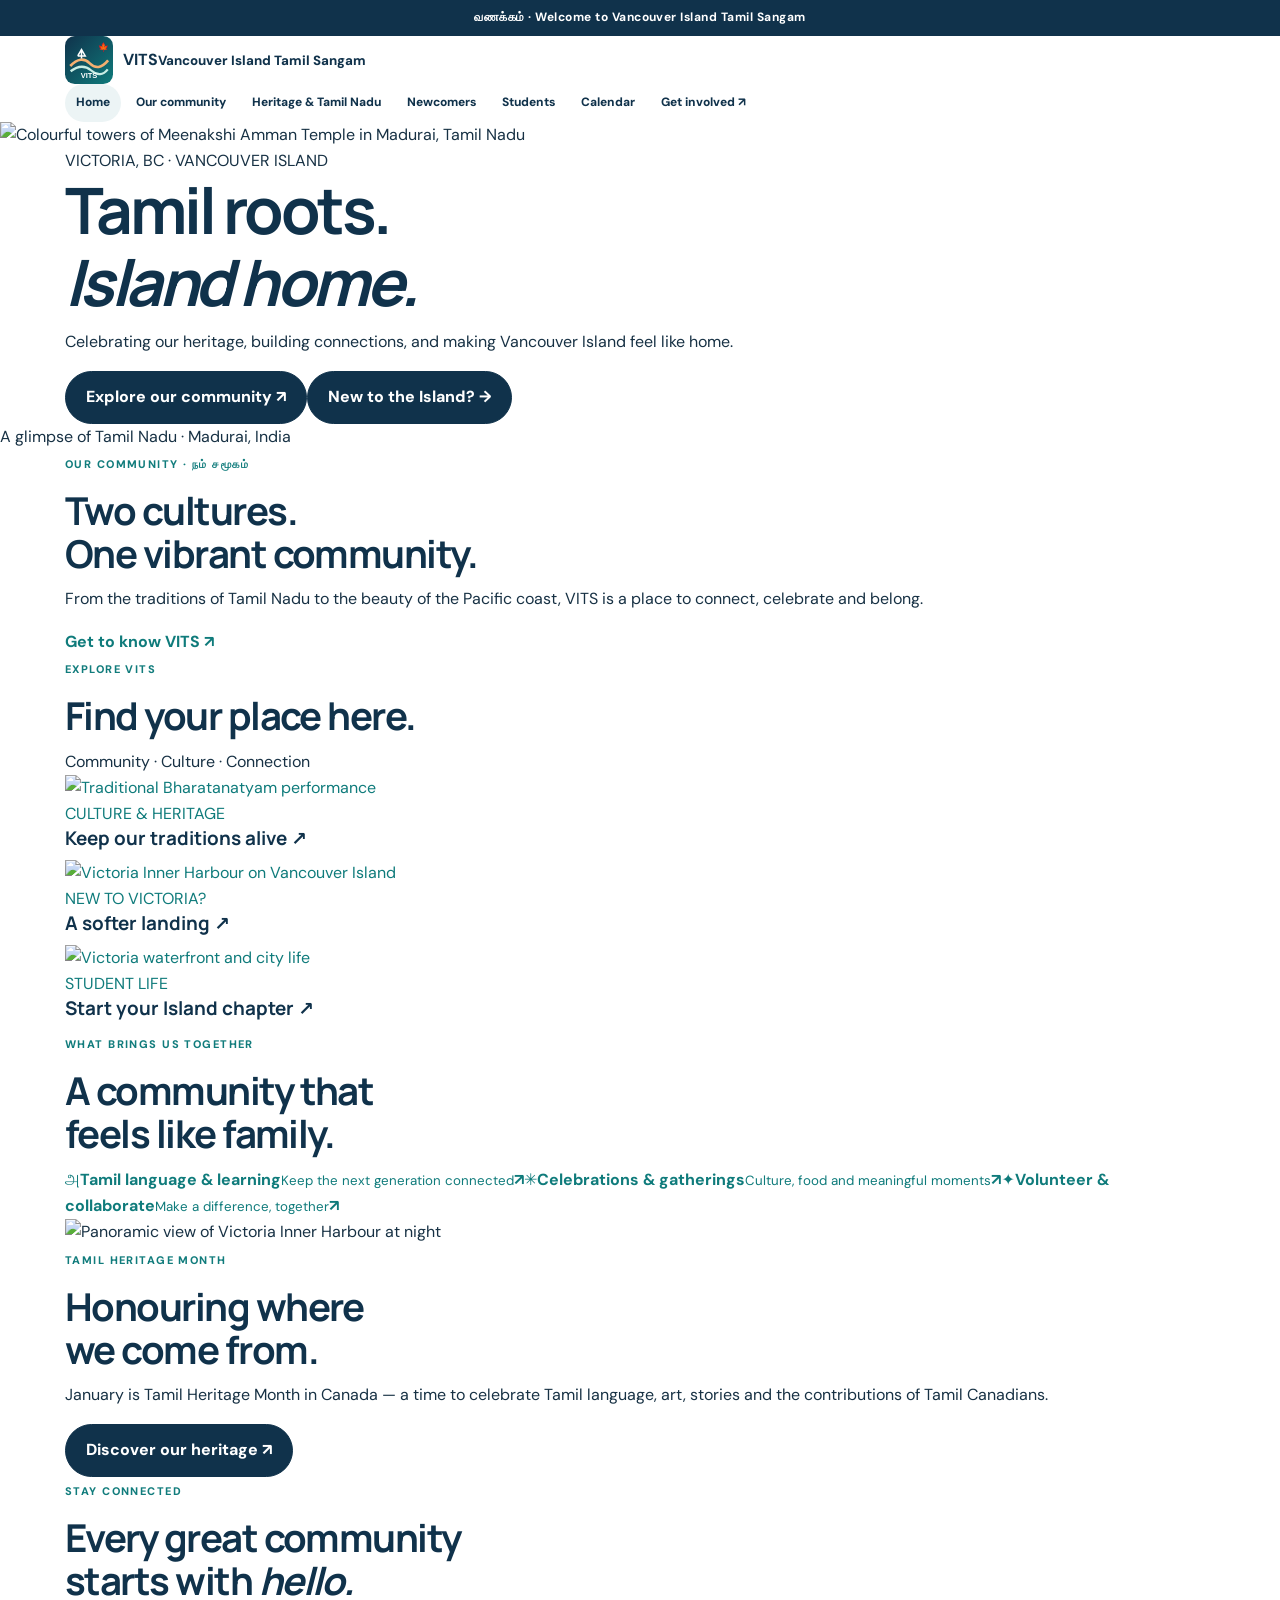
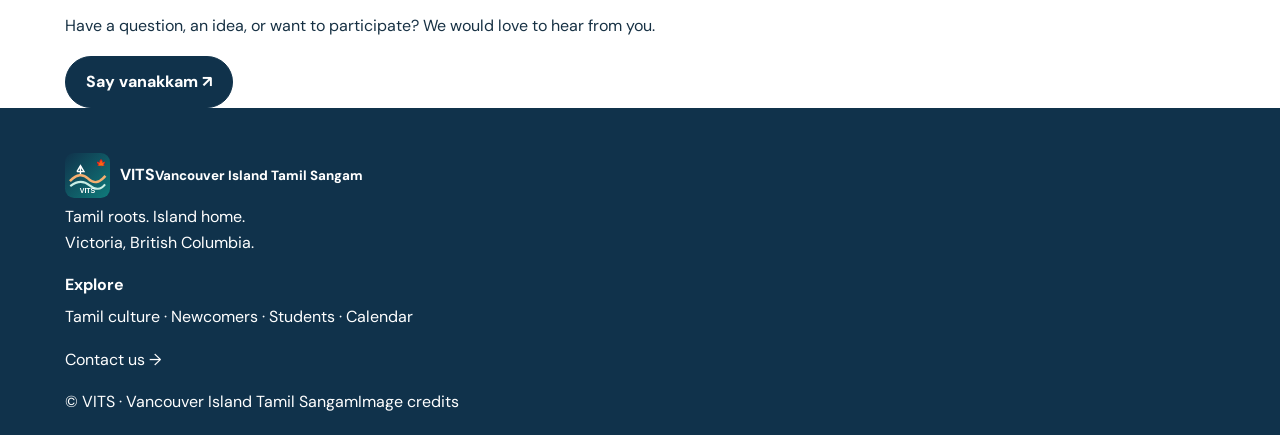
==== commit ae2efe0e: "Restore clean photography-led homepage with updated heritage navigation" ====
--- a/index.html
+++ b/index.html
@@ -1,132 +1 @@
-<!doctype html>
-<html lang="en-CA">
-<head>
-  <meta charset="utf-8">
-  <meta name="viewport" content="width=device-width, initial-scale=1">
-  <meta name="description" content="Vancouver Island Tamil Sangam community website for Victoria BC.">
-  <meta name="theme-color" content="#10324b">
-  <title>VITS — Tamil roots. Island home.</title>
-  <link rel="preconnect" href="https://fonts.googleapis.com">
-  <link rel="preconnect" href="https://fonts.gstatic.com" crossorigin>
-  <link href="https://fonts.googleapis.com/css2?family=DM+Sans:wght@400;500;700;800&family=Manrope:wght@700;800&display=swap" rel="stylesheet">
-  <link rel="stylesheet" href="assets/style.css">
-  <link rel="icon" href="assets/favicon.svg" type="image/svg+xml">
-</head>
-<body>
-<div class="top-strip">தமிழ் • Victoria, BC • Canada + Tamil heritage on Vancouver Island</div>
-
-<header class="site-header">
-  <div class="container nav-wrap">
-    <a href="index.html" class="brand">
-      <img src="assets/logo.svg" alt="VITS logo" class="brand-logo" width="48" height="48">
-      <span class="brand-text">VITS<small>Vancouver Island Tamil Sangam</small></span>
-      <span class="brand-flags"><span>🇨🇦</span><span>🇮🇳</span></span>
-    </a>
-    <button id="menu" class="menu-btn" aria-label="Toggle navigation" aria-expanded="false">☰</button>
-    <nav id="navlinks" class="navlinks" aria-label="Main navigation"><a class="active" href="index.html">Home</a><a class="" href="about.html">VITS</a><a class="" href="culture.html">Heritage & Tamil Nadu</a><a class="" href="newcomers.html">Newcomers</a><a class="" href="students.html">Students</a><a class="" href="calendar.html">Calendar</a><a class="" href="contact.html">Contact</a></nav>
-  </div>
-</header>
-<main>
-<section class="hero home-hero">
-  <div class="container hero-grid">
-    <div class="hero-copy card-surface">
-      <span class="eyebrow">வணக்கம் · Vanakkam</span>
-      <h1>Tamil roots.<br>Island home.</h1>
-      <p class="lead">VITS is a community space for Tamil families, students, newcomers, and friends of Tamil culture in Victoria and across Vancouver Island.</p>
-      <div class="chip-row">
-        <span class="chip">🇨🇦 Canada</span><span class="chip">🇮🇳 India</span><span class="chip">Tamil language</span><span class="chip">Victoria · Vancouver Island</span>
-      </div>
-      <div class="button-row"><a class="btn" href="about.html">About VITS</a><a class="btn btn-light" href="newcomers.html">New to the Island?</a></div>
-    </div>
-    <div class="hero-collage">
-      <figure class="photo main"><img src="https://commons.wikimedia.org/wiki/Special:FilePath/Meenakshi_Temple,_Gopuram,_Madurai,_India.jpg?width=1400" alt="Temple tower in Madurai"><figcaption>Tamil heritage</figcaption></figure>
-      <figure class="photo"><img src="https://images.unsplash.com/photo-1519834089823-f2ac73c8d5b1?auto=format&fit=crop&w=1400&q=80" alt="Victoria harbour waterfront"><figcaption>Victoria, BC</figcaption></figure>
-      <figure class="photo"><img src="https://commons.wikimedia.org/wiki/Special:FilePath/Bharatanatyam_dancer_performing_at_Khajuraho_Dance_Festival_2026_001.jpg?width=1400" alt="Bharatanatyam performance"><figcaption>Arts & identity</figcaption></figure>
-    </div>
-  </div>
-</section>
-
-<section class="section compact">
-  <div class="container stats-grid">
-    <article class="stat-card"><strong>2000+ years</strong><span>of literary history</span></article>
-    <article class="stat-card"><strong>Tamil Heritage Month</strong><span>celebrated each January in Canada</span></article>
-    <article class="stat-card"><strong>Victoria & Island</strong><span>support for families, students, and newcomers</span></article>
-  </div>
-</section>
-
-<section class="section">
-  <div class="container section-head"><div><span class="eyebrow">Quick pathways</span><h2>Start with what you need most.</h2><p class="section-intro">A cleaner homepage with direct routes to culture, community, and practical guidance.</p></div></div>
-  <div class="container image-card-grid four">
-    <article class="image-card"><img src="https://images.unsplash.com/photo-1517457373958-b7bdd4587205?auto=format&fit=crop&w=1400&q=80" alt="Community gathering"><div><h3>About VITS</h3><p>Programs, volunteer opportunities, lessons, gatherings, and collaboration.</p><a class="text-link" href="about.html">Explore VITS →</a></div></article>
-    <article class="image-card"><img src="https://commons.wikimedia.org/wiki/Special:FilePath/Brihadisvara_Temple,_Thanjavur,_Tamil_Nadu,_India.jpg?width=1400" alt="Temple architecture in Tamil Nadu"><div><h3>Heritage & Tamil Nadu</h3><p>Language pride, arts, festivals, Tamil Nadu landscapes, and Tamil Heritage Month.</p><a class="text-link" href="culture.html">Open heritage page →</a></div></article>
-    <article class="image-card"><img src="https://images.unsplash.com/photo-1506744038136-46273834b3fb?auto=format&fit=crop&w=1400&q=80" alt="Vancouver Island scenic coastline"><div><h3>Newcomer guide</h3><p>Housing, transport, health care, jobs, and local essentials.</p><a class="text-link" href="newcomers.html">Settle in →</a></div></article>
-    <article class="image-card"><img src="https://images.unsplash.com/photo-1519834089823-f2ac73c8d5b1?auto=format&fit=crop&w=1400&q=80" alt="Student life in Victoria"><div><h3>Student guide</h3><p>Groceries, transit, support services, part-time work, and student life.</p><a class="text-link" href="students.html">See student guide →</a></div></article>
-  </div>
-</section>
-
-<section class="section tint">
-  <div class="container split-grid align-center">
-    <div class="content-panel">
-      <span class="eyebrow">Place & belonging</span>
-      <h2>Two worlds, one community story.</h2>
-      <p class="section-intro">VITS connects the experience of life on Vancouver Island with the depth of Tamil language, traditions, and heritage.</p>
-      <div class="button-stack">
-        <a class="btn" href="newcomers.html#discover-victoria">Get to know Victoria & Vancouver Island</a>
-        <a class="btn btn-outline" href="culture.html">Explore Heritage & Tamil Nadu</a>
-      </div>
-    </div>
-    <div class="split-photo-stack">
-      <article class="media-card large"><img src="https://images.unsplash.com/photo-1500530855697-b586d89ba3ee?auto=format&fit=crop&w=1400&q=80" alt="Vancouver Island landscape"><div><h3>Vancouver Island</h3><p>Ocean, forests, ferries, campuses, and a quieter island rhythm.</p></div></article>
-      <article class="media-card large"><img src="https://commons.wikimedia.org/wiki/Special:FilePath/Marina_Beach_road.jpg?width=1400" alt="Marina Beach, Chennai"><div><h3>Tamil Nadu</h3><p>Temples, coastlines, cities, classical arts, and cultural memory.</p></div></article>
-    </div>
-  </div>
-</section>
-
-<section class="section">
-  <div class="container section-head"><div><span class="eyebrow">Festival & heritage season</span><h2>Why January matters.</h2></div></div>
-  <div class="container split-grid align-center">
-    <div class="heritage-poster">
-      <img src="https://commons.wikimedia.org/wiki/Special:FilePath/2019_kolam_decoration_for_Pongal_festival%2C_South_India.jpg?width=1400" alt="Pongal kolam and festival colors">
-      <div class="poster-overlay"><strong>Tamil Heritage Month</strong><span>January · Culture · Language · Community</span></div>
-    </div>
-    <div class="content-panel">
-      <p class="section-intro">January is both <strong>Tamil Heritage Month</strong> and the season of <strong>Thai Pongal</strong>, making it a meaningful time to celebrate identity, gratitude, and community in British Columbia.</p>
-      <a class="btn" href="https://www.bclaws.gov.bc.ca/civix/document/id/proclamations/proclamations/TamilHeritageMth2026" target="_blank" rel="noopener">View BC proclamation</a>
-      <a class="text-link" href="calendar.html">See the annual festival calendar →</a>
-    </div>
-  </div>
-</section>
-
-<section class="section cta-band">
-  <div class="container cta-flex"><div><h2>Want to learn, celebrate, or help?</h2><p>Join VITS activities, contribute ideas, or support a stronger Tamil community on Vancouver Island.</p></div><a class="btn" href="contact.html">Contact VITS</a></div>
-</section>
-</main>
-<footer class="footer">
-  <div class="container footer-grid">
-    <div>
-      <a href="index.html" class="brand footer-brand">
-        <img src="assets/logo.svg" alt="VITS logo" class="brand-logo" width="48" height="48">
-        <span class="brand-text">VITS<small>Vancouver Island Tamil Sangam</small></span>
-      </a>
-      <p>Celebrating Tamil heritage and helping families, students, and newcomers build belonging across Victoria and Vancouver Island.</p>
-      <p class="muted small">Please verify dates, services, and official procedures using the linked resources.</p>
-    </div>
-    <div>
-      <h4>Explore</h4>
-      <a href="about.html">About VITS</a>
-      <a href="culture.html">Heritage & Tamil Nadu</a>
-      <a href="calendar.html">Festival calendar</a>
-    </div>
-    <div>
-      <h4>Settle & connect</h4>
-      <a href="newcomers.html">Newcomer guide</a>
-      <a href="students.html">Student guide</a>
-      <a href="contact.html">Contact VITS</a>
-      <a href="credits.html">Credits & sources</a>
-    </div>
-  </div>
-  <div class="container legal">© <span id="year"></span> VITS · Tamil roots, island home.</div>
-</footer>
-<script src="assets/site.js" defer></script>
-</body>
-</html>+<!doctype html><html lang="en-CA"><head><meta charset="utf-8"><meta name="viewport" content="width=device-width,initial-scale=1"><meta name="description" content="Vancouver Island Tamil Sangam — celebrating Tamil heritage, connections and community in Victoria, BC."><meta name="theme-color" content="#142f47"><title>VITS — Tamil roots. Island home.</title><link rel="icon" href="assets/favicon.svg" type="image/svg+xml"><link rel="preconnect" href="https://fonts.googleapis.com"><link rel="preconnect" href="https://fonts.gstatic.com" crossorigin><link href="https://fonts.googleapis.com/css2?family=DM+Sans:wght@400;500;600;700&family=Manrope:wght@400;500;600;700;800&display=swap" rel="stylesheet"><link rel="stylesheet" href="assets/style.css"></head><body class="vits-home"><div class="top-strip">வணக்கம் · Welcome to Vancouver Island Tamil Sangam</div><header><div class="container nav"><a class="brand" href="index.html"><img src="assets/favicon.svg" width="48" height="48" alt="VITS wave and Tamil lettering"><span><strong>VITS</strong><small>Vancouver Island Tamil Sangam</small></span></a><nav class="navlinks" aria-label="Main navigation"><a class="active" href="index.html">Home</a><a href="about.html">Our community</a><a href="culture.html">Heritage & Tamil Nadu</a><a href="newcomers.html">Newcomers</a><a href="students.html">Students</a><a href="calendar.html">Calendar</a><a class="nav-cta" href="contact.html">Get involved ↗</a></nav></div></header><main><section class="modern-hero"><div class="hero-photo"><img src="https://commons.wikimedia.org/wiki/Special:FilePath/Meenakshi%20Temple%2C%20Gopuram%2C%20Madurai%2C%20India.jpg" alt="Colourful towers of Meenakshi Amman Temple in Madurai, Tamil Nadu" fetchpriority="high"></div><div class="hero-shade"></div><div class="container hero-inner"><span class="hero-tag"><span class="dot"></span> VICTORIA, BC · VANCOUVER ISLAND</span><h1>Tamil roots.<br><em>Island home.</em></h1><p>Celebrating our heritage, building connections, and making Vancouver Island feel like home.</p><div class="buttons"><a class="btn coral" href="about.html">Explore our community <span>↗</span></a><a class="btn glass" href="newcomers.html">New to the Island? <span>→</span></a></div></div><div class="hero-caption">A glimpse of Tamil Nadu · Madurai, India</div></section><section class="welcome-section container"><div><span class="eyebrow">OUR COMMUNITY · நம் சமூகம்</span><h2>Two cultures.<br><span>One vibrant community.</span></h2></div><div><p>From the traditions of Tamil Nadu to the beauty of the Pacific coast, VITS is a place to connect, celebrate and belong.</p><a class="text-link" href="about.html">Get to know VITS <span>↗</span></a></div></section><section class="stories container"><div class="section-header"><div><span class="eyebrow">EXPLORE VITS</span><h2>Find your place here.</h2></div><span class="section-note">Community · Culture · Connection</span></div><div class="visual-grid"><a class="visual-card first" href="culture.html"><img loading="lazy" src="https://commons.wikimedia.org/wiki/Special:FilePath/Meenakshi%20Temple%2C%20Madurai%2C%20India.jpg" alt="Traditional Bharatanatyam performance"><div class="visual-overlay"><span>CULTURE & HERITAGE</span><h3>Keep our traditions alive <b>↗</b></h3></div></a><a class="visual-card" href="newcomers.html"><img loading="lazy" src="https://commons.wikimedia.org/wiki/Special:FilePath/Victoria%20Inner%20Harbor%20(5945755775).jpg" alt="Victoria Inner Harbour on Vancouver Island"><div class="visual-overlay"><span>NEW TO VICTORIA?</span><h3>A softer landing <b>↗</b></h3></div></a><a class="visual-card" href="students.html"><img loading="lazy" src="https://commons.wikimedia.org/wiki/Special:FilePath/Inner%20harbour.jpg" alt="Victoria waterfront and city life"><div class="visual-overlay"><span>STUDENT LIFE</span><h3>Start your Island chapter <b>↗</b></h3></div></a></div></section><section class="community-band"><div class="container band-inner"><div><span class="eyebrow light">WHAT BRINGS US TOGETHER</span><h2>A community that<br>feels like family.</h2></div><div class="programs"><a href="about.html"><span class="program-icon">அ</span><span><strong>Tamil language & learning</strong><small>Keep the next generation connected</small></span><b>↗</b></a><a href="about.html"><span class="program-icon">✳</span><span><strong>Celebrations & gatherings</strong><small>Culture, food and meaningful moments</small></span><b>↗</b></a><a href="contact.html"><span class="program-icon">✦</span><span><strong>Volunteer & collaborate</strong><small>Make a difference, together</small></span><b>↗</b></a></div></div></section><section class="photo-feature container"><div class="photo-half"><img loading="lazy" src="https://commons.wikimedia.org/wiki/Special:FilePath/Victoria.innerHarbour.jpg" alt="Panoramic view of Victoria Inner Harbour at night"></div><div class="feature-content"><span class="eyebrow">TAMIL HERITAGE MONTH</span><h2>Honouring where<br>we come from.</h2><p>January is Tamil Heritage Month in Canada — a time to celebrate Tamil language, art, stories and the contributions of Tamil Canadians.</p><a class="btn navy" href="culture.html">Discover our heritage ↗</a></div></section><section class="closing-cta"><div class="container"><span class="eyebrow">STAY CONNECTED</span><h2>Every great community<br>starts with <em>hello.</em></h2><p>Have a question, an idea, or want to participate? We would love to hear from you.</p><a class="btn coral" href="contact.html">Say vanakkam ↗</a></div></section></main><footer class="footer"><div class="container footergrid"><div><a href="index.html" class="brand"><img src="assets/favicon.svg" width="45" height="45" alt=""><span><strong>VITS</strong><small>Vancouver Island Tamil Sangam</small></span></a><p>Tamil roots. Island home. <br>Victoria, British Columbia.</p></div><div><strong>Explore</strong><p><a href="culture.html">Tamil culture</a> · <a href="newcomers.html">Newcomers</a> · <a href="students.html">Students</a> · <a href="calendar.html">Calendar</a></p><p><a href="contact.html">Contact us →</a></p></div></div><div class="container footer-bottom"><span>© VITS · Vancouver Island Tamil Sangam</span><a href="credits.html">Image credits</a></div></footer></body></html>
--- a/assets/style.css
+++ b/assets/style.css
@@ -4,3 +4,6 @@
 
 /* Indo-Canadian heritage artwork */
 .canada-heritage-art{min-height:320px;position:relative;overflow:hidden;border-radius:28px;background:radial-gradient(circle at 75% 20%,#ffbd8d 0 13%,transparent 14%),linear-gradient(140deg,#133951 0%,#117878 100%);color:#fff;display:flex;flex-direction:column;align-items:center;justify-content:center;box-shadow:0 18px 45px #10324b25}.canada-heritage-art::before{content:"🍁";position:absolute;left:25px;top:16px;font-size:70px;transform:rotate(-20deg);opacity:.9}.canada-heritage-art::after{content:"";position:absolute;bottom:-48px;width:110%;height:110px;background:#f9ab70;border-radius:50% 50% 0 0/80% 80% 0 0;transform:rotate(-4deg)}.art-tamil{font-size:clamp(45px,6vw,80px);font-weight:900;text-shadow:0 5px 15px #002b3b40;position:relative;z-index:2}.art-island{letter-spacing:.18em;font-size:13px;text-transform:uppercase;font-weight:900;z-index:2}.art-pongal{position:absolute;right:32px;bottom:30px;font-size:52px;z-index:3}.art-leaf{position:absolute;right:45px;top:24px;font-size:35px;color:#ffd08f}.art-wave{position:absolute;bottom:32px;left:-10%;width:120%;height:48px;border-top:7px solid #ccece7;border-radius:50%;transform:rotate(5deg);z-index:2}.landscape-grid .media-card img{background:linear-gradient(135deg,#d9ece8,#f6d4a8);min-height:225px}.media-card.large img{object-fit:cover;max-height:260px}
+
+/* VITS v3: home, calendar and shared responsive cards */
+.image-card-grid{display:grid;gap:18px}.image-card-grid.four{grid-template-columns:repeat(4,minmax(0,1fr))}.image-card{border:1px solid #dbe5eb;border-radius:22px;overflow:hidden;background:#fff;box-shadow:0 12px 35px #10324b13}.image-card img{width:100%;height:185px;object-fit:cover;background:#e6f1f0}.image-card>div{padding:19px}.image-card h3{font-size:1.12rem}.image-card p{font-size:.94rem}.split-photo-stack{display:grid;gap:16px}.heritage-poster{position:relative;overflow:hidden;border-radius:26px;min-height:320px;background:linear-gradient(140deg,#ead6ae,#0e6d71)}.heritage-poster img{width:100%;height:350px;object-fit:cover}.poster-overlay,.calendar-overlay{position:absolute;bottom:15px;left:15px;right:15px;border-radius:15px;background:#10324bdf;color:white;padding:15px;display:flex;flex-direction:column;gap:3px}.poster-overlay strong{font-size:1.25rem}.calendar-hero{position:relative;margin:0;min-height:300px;border-radius:24px;overflow:hidden;background:linear-gradient(140deg,#f3b676,#167b7b)}.calendar-hero img{display:block;width:100%;height:330px;object-fit:cover}.calendar-overlay{right:auto;font-weight:800}.script-mini{font-size:1.4rem;color:#0e6d71;margin-top:12px;font-weight:800}.site-header .brand-logo,.footer .brand-logo{width:48px!important;height:48px!important;min-width:48px!important;max-width:48px!important;max-height:48px!important;flex:0 0 48px!important;object-fit:contain!important}@media(max-width:1100px){.image-card-grid.four{grid-template-columns:repeat(2,minmax(0,1fr))}}@media(max-width:650px){.image-card-grid.four{grid-template-columns:1fr}.calendar-hero img{height:275px}.site-header .navlinks{display:flex;flex-wrap:wrap;gap:4px}.site-header .navlinks a{padding:6px;font-size:11px}}
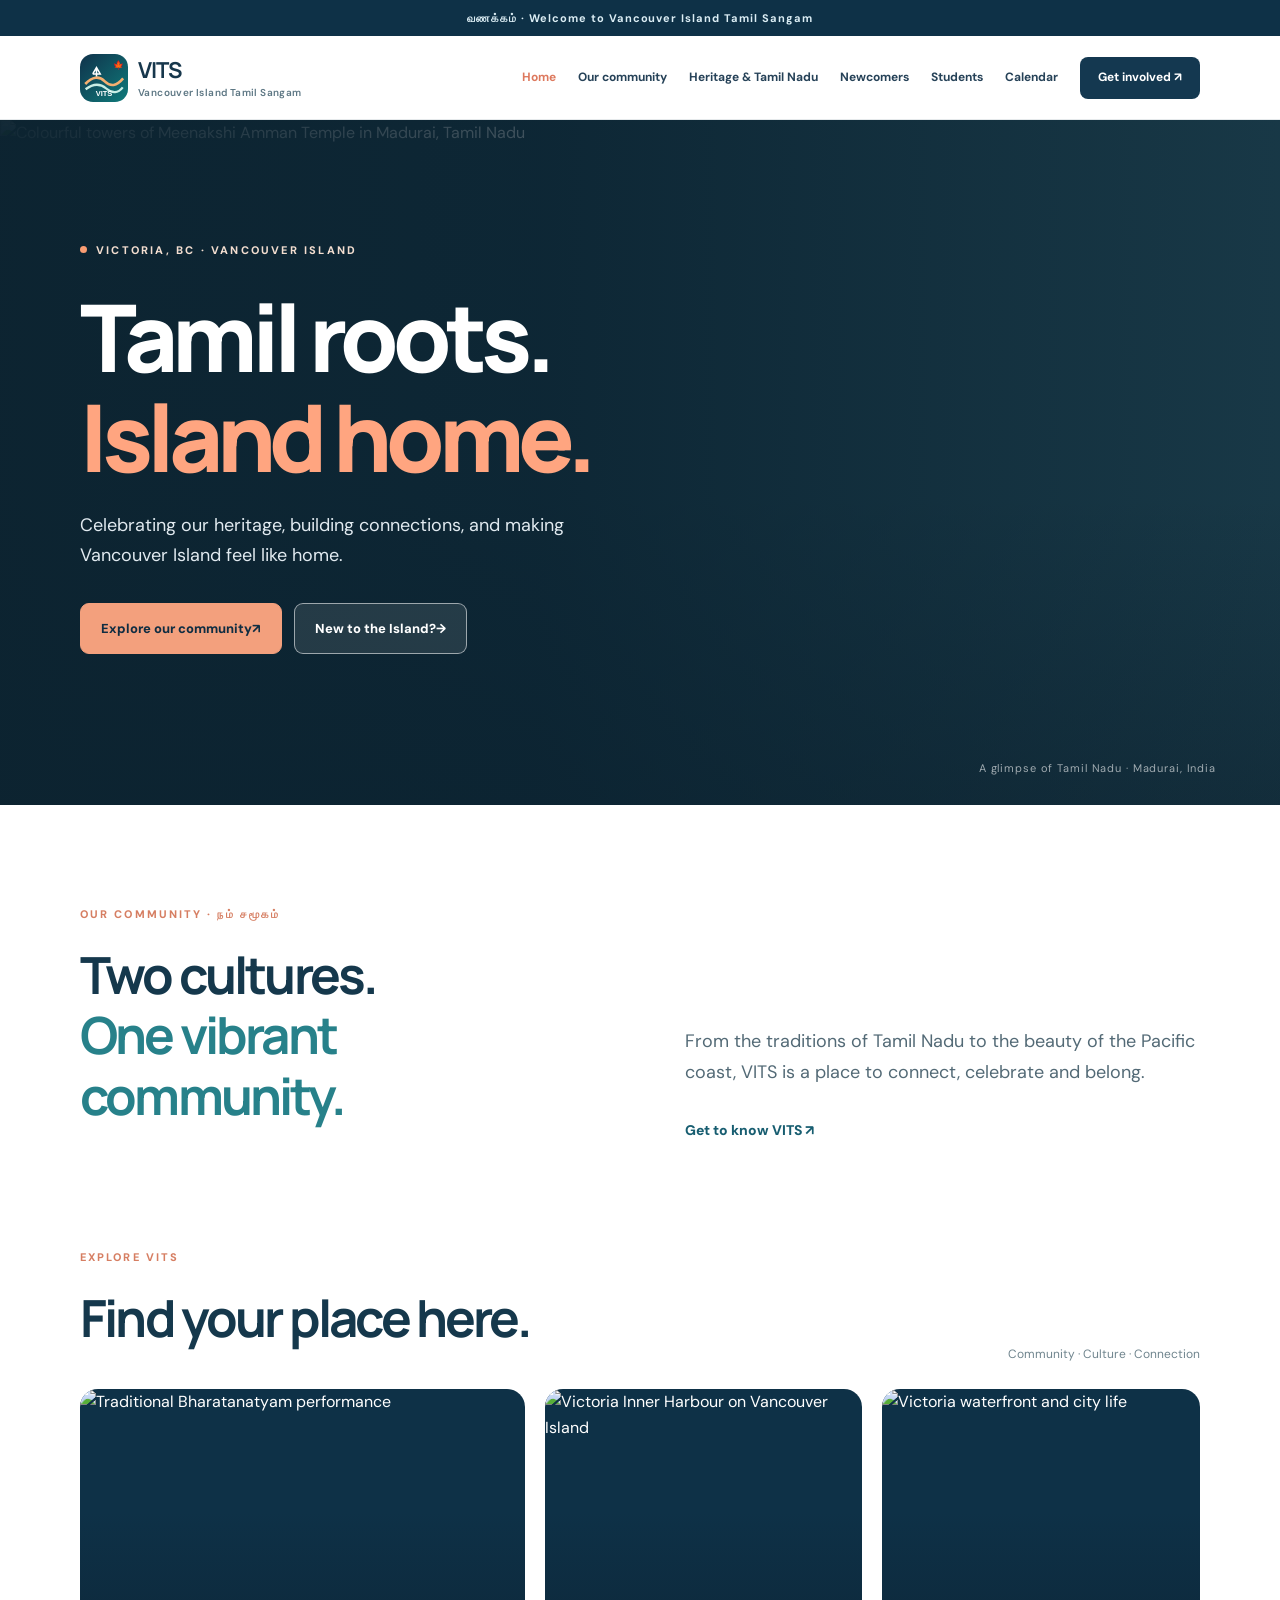
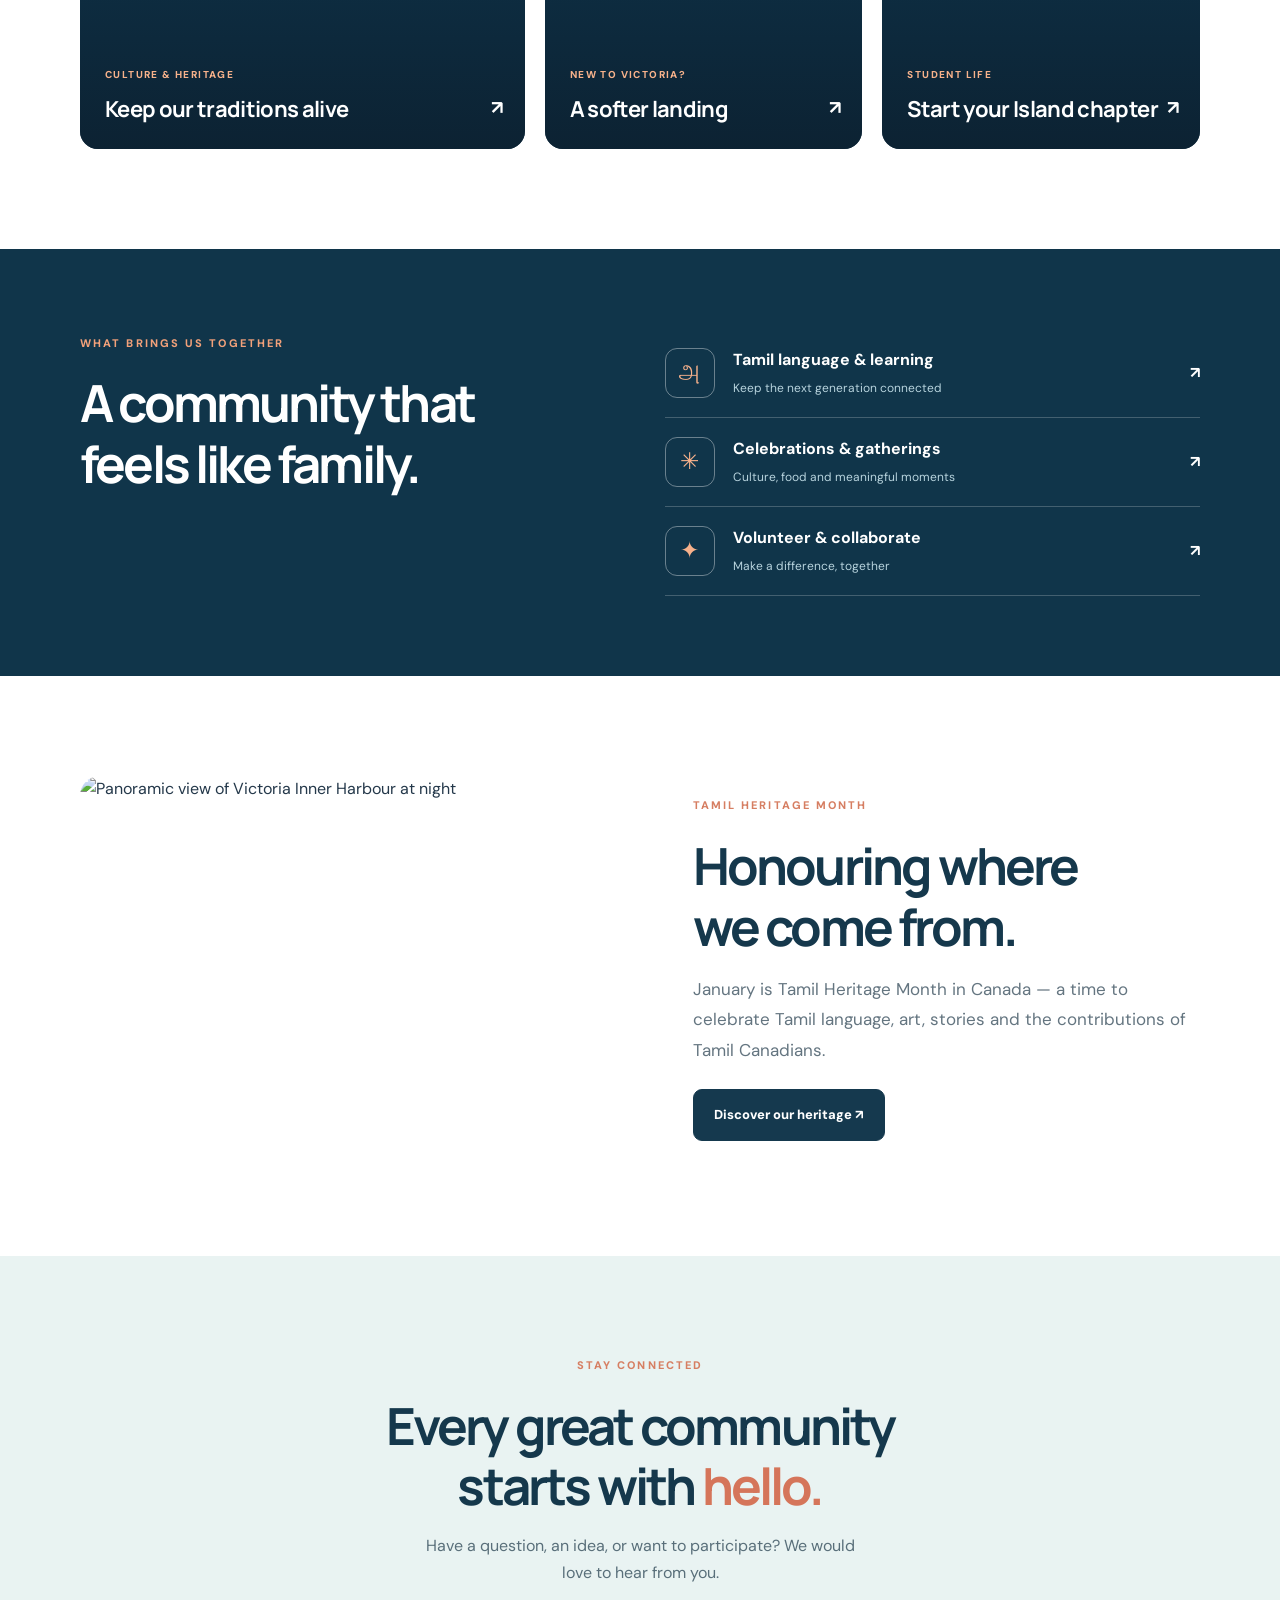
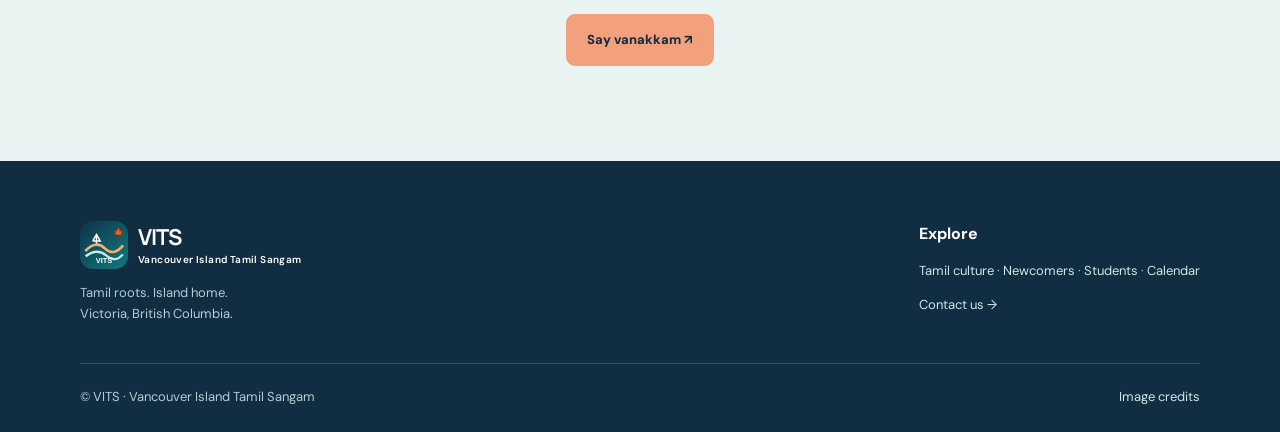
==== commit 4a10272a: "Restore homepage Bharatanatyam photography" ====
--- a/index.html
+++ b/index.html
@@ -1 +1 @@
-<!doctype html><html lang="en-CA"><head><meta charset="utf-8"><meta name="viewport" content="width=device-width,initial-scale=1"><meta name="description" content="Vancouver Island Tamil Sangam — celebrating Tamil heritage, connections and community in Victoria, BC."><meta name="theme-color" content="#142f47"><title>VITS — Tamil roots. Island home.</title><link rel="icon" href="assets/favicon.svg" type="image/svg+xml"><link rel="preconnect" href="https://fonts.googleapis.com"><link rel="preconnect" href="https://fonts.gstatic.com" crossorigin><link href="https://fonts.googleapis.com/css2?family=DM+Sans:wght@400;500;600;700&family=Manrope:wght@400;500;600;700;800&display=swap" rel="stylesheet"><link rel="stylesheet" href="assets/style.css"></head><body class="vits-home"><div class="top-strip">வணக்கம் · Welcome to Vancouver Island Tamil Sangam</div><header><div class="container nav"><a class="brand" href="index.html"><img src="assets/favicon.svg" width="48" height="48" alt="VITS wave and Tamil lettering"><span><strong>VITS</strong><small>Vancouver Island Tamil Sangam</small></span></a><nav class="navlinks" aria-label="Main navigation"><a class="active" href="index.html">Home</a><a href="about.html">Our community</a><a href="culture.html">Heritage & Tamil Nadu</a><a href="newcomers.html">Newcomers</a><a href="students.html">Students</a><a href="calendar.html">Calendar</a><a class="nav-cta" href="contact.html">Get involved ↗</a></nav></div></header><main><section class="modern-hero"><div class="hero-photo"><img src="https://commons.wikimedia.org/wiki/Special:FilePath/Meenakshi%20Temple%2C%20Gopuram%2C%20Madurai%2C%20India.jpg" alt="Colourful towers of Meenakshi Amman Temple in Madurai, Tamil Nadu" fetchpriority="high"></div><div class="hero-shade"></div><div class="container hero-inner"><span class="hero-tag"><span class="dot"></span> VICTORIA, BC · VANCOUVER ISLAND</span><h1>Tamil roots.<br><em>Island home.</em></h1><p>Celebrating our heritage, building connections, and making Vancouver Island feel like home.</p><div class="buttons"><a class="btn coral" href="about.html">Explore our community <span>↗</span></a><a class="btn glass" href="newcomers.html">New to the Island? <span>→</span></a></div></div><div class="hero-caption">A glimpse of Tamil Nadu · Madurai, India</div></section><section class="welcome-section container"><div><span class="eyebrow">OUR COMMUNITY · நம் சமூகம்</span><h2>Two cultures.<br><span>One vibrant community.</span></h2></div><div><p>From the traditions of Tamil Nadu to the beauty of the Pacific coast, VITS is a place to connect, celebrate and belong.</p><a class="text-link" href="about.html">Get to know VITS <span>↗</span></a></div></section><section class="stories container"><div class="section-header"><div><span class="eyebrow">EXPLORE VITS</span><h2>Find your place here.</h2></div><span class="section-note">Community · Culture · Connection</span></div><div class="visual-grid"><a class="visual-card first" href="culture.html"><img loading="lazy" src="https://commons.wikimedia.org/wiki/Special:FilePath/Meenakshi%20Temple%2C%20Madurai%2C%20India.jpg" alt="Traditional Bharatanatyam performance"><div class="visual-overlay"><span>CULTURE & HERITAGE</span><h3>Keep our traditions alive <b>↗</b></h3></div></a><a class="visual-card" href="newcomers.html"><img loading="lazy" src="https://commons.wikimedia.org/wiki/Special:FilePath/Victoria%20Inner%20Harbor%20(5945755775).jpg" alt="Victoria Inner Harbour on Vancouver Island"><div class="visual-overlay"><span>NEW TO VICTORIA?</span><h3>A softer landing <b>↗</b></h3></div></a><a class="visual-card" href="students.html"><img loading="lazy" src="https://commons.wikimedia.org/wiki/Special:FilePath/Inner%20harbour.jpg" alt="Victoria waterfront and city life"><div class="visual-overlay"><span>STUDENT LIFE</span><h3>Start your Island chapter <b>↗</b></h3></div></a></div></section><section class="community-band"><div class="container band-inner"><div><span class="eyebrow light">WHAT BRINGS US TOGETHER</span><h2>A community that<br>feels like family.</h2></div><div class="programs"><a href="about.html"><span class="program-icon">அ</span><span><strong>Tamil language & learning</strong><small>Keep the next generation connected</small></span><b>↗</b></a><a href="about.html"><span class="program-icon">✳</span><span><strong>Celebrations & gatherings</strong><small>Culture, food and meaningful moments</small></span><b>↗</b></a><a href="contact.html"><span class="program-icon">✦</span><span><strong>Volunteer & collaborate</strong><small>Make a difference, together</small></span><b>↗</b></a></div></div></section><section class="photo-feature container"><div class="photo-half"><img loading="lazy" src="https://commons.wikimedia.org/wiki/Special:FilePath/Victoria.innerHarbour.jpg" alt="Panoramic view of Victoria Inner Harbour at night"></div><div class="feature-content"><span class="eyebrow">TAMIL HERITAGE MONTH</span><h2>Honouring where<br>we come from.</h2><p>January is Tamil Heritage Month in Canada — a time to celebrate Tamil language, art, stories and the contributions of Tamil Canadians.</p><a class="btn navy" href="culture.html">Discover our heritage ↗</a></div></section><section class="closing-cta"><div class="container"><span class="eyebrow">STAY CONNECTED</span><h2>Every great community<br>starts with <em>hello.</em></h2><p>Have a question, an idea, or want to participate? We would love to hear from you.</p><a class="btn coral" href="contact.html">Say vanakkam ↗</a></div></section></main><footer class="footer"><div class="container footergrid"><div><a href="index.html" class="brand"><img src="assets/favicon.svg" width="45" height="45" alt=""><span><strong>VITS</strong><small>Vancouver Island Tamil Sangam</small></span></a><p>Tamil roots. Island home. <br>Victoria, British Columbia.</p></div><div><strong>Explore</strong><p><a href="culture.html">Tamil culture</a> · <a href="newcomers.html">Newcomers</a> · <a href="students.html">Students</a> · <a href="calendar.html">Calendar</a></p><p><a href="contact.html">Contact us →</a></p></div></div><div class="container footer-bottom"><span>© VITS · Vancouver Island Tamil Sangam</span><a href="credits.html">Image credits</a></div></footer></body></html>+<!doctype html><html lang="en-CA"><head><meta charset="utf-8"><meta name="viewport" content="width=device-width,initial-scale=1"><meta name="description" content="Vancouver Island Tamil Sangam — celebrating Tamil heritage, connections and community in Victoria, BC."><meta name="theme-color" content="#142f47"><title>VITS — Tamil roots. Island home.</title><link rel="icon" href="assets/favicon.svg" type="image/svg+xml"><link rel="preconnect" href="https://fonts.googleapis.com"><link rel="preconnect" href="https://fonts.gstatic.com" crossorigin><link href="https://fonts.googleapis.com/css2?family=DM+Sans:wght@400;500;600;700&family=Manrope:wght@400;500;600;700;800&display=swap" rel="stylesheet"><link rel="stylesheet" href="assets/style.css"></head><body class="vits-home"><div class="top-strip">வணக்கம் · Welcome to Vancouver Island Tamil Sangam</div><header><div class="container nav"><a class="brand" href="index.html"><img src="assets/favicon.svg" width="48" height="48" alt="VITS wave and Tamil lettering"><span><strong>VITS</strong><small>Vancouver Island Tamil Sangam</small></span></a><nav class="navlinks" aria-label="Main navigation"><a class="active" href="index.html">Home</a><a href="about.html">Our community</a><a href="culture.html">Heritage & Tamil Nadu</a><a href="newcomers.html">Newcomers</a><a href="students.html">Students</a><a href="calendar.html">Calendar</a><a class="nav-cta" href="contact.html">Get involved ↗</a></nav></div></header><main><section class="modern-hero"><div class="hero-photo"><img src="https://commons.wikimedia.org/wiki/Special:FilePath/Meenakshi%20Temple%2C%20Gopuram%2C%20Madurai%2C%20India.jpg" alt="Colourful towers of Meenakshi Amman Temple in Madurai, Tamil Nadu" fetchpriority="high"></div><div class="hero-shade"></div><div class="container hero-inner"><span class="hero-tag"><span class="dot"></span> VICTORIA, BC · VANCOUVER ISLAND</span><h1>Tamil roots.<br><em>Island home.</em></h1><p>Celebrating our heritage, building connections, and making Vancouver Island feel like home.</p><div class="buttons"><a class="btn coral" href="about.html">Explore our community <span>↗</span></a><a class="btn glass" href="newcomers.html">New to the Island? <span>→</span></a></div></div><div class="hero-caption">A glimpse of Tamil Nadu · Madurai, India</div></section><section class="welcome-section container"><div><span class="eyebrow">OUR COMMUNITY · நம் சமூகம்</span><h2>Two cultures.<br><span>One vibrant community.</span></h2></div><div><p>From the traditions of Tamil Nadu to the beauty of the Pacific coast, VITS is a place to connect, celebrate and belong.</p><a class="text-link" href="about.html">Get to know VITS <span>↗</span></a></div></section><section class="stories container"><div class="section-header"><div><span class="eyebrow">EXPLORE VITS</span><h2>Find your place here.</h2></div><span class="section-note">Community · Culture · Connection</span></div><div class="visual-grid"><a class="visual-card first" href="culture.html"><img loading="lazy" src="https://commons.wikimedia.org/wiki/Special:FilePath/Bharatanatyam%20dancer%20performing%20at%20Khajuraho%20Dance%20Festival%202026%20001.jpg" alt="Traditional Bharatanatyam performance"><div class="visual-overlay"><span>CULTURE & HERITAGE</span><h3>Keep our traditions alive <b>↗</b></h3></div></a><a class="visual-card" href="newcomers.html"><img loading="lazy" src="https://commons.wikimedia.org/wiki/Special:FilePath/Victoria%20Inner%20Harbor%20(5945755775).jpg" alt="Victoria Inner Harbour on Vancouver Island"><div class="visual-overlay"><span>NEW TO VICTORIA?</span><h3>A softer landing <b>↗</b></h3></div></a><a class="visual-card" href="students.html"><img loading="lazy" src="https://commons.wikimedia.org/wiki/Special:FilePath/Inner%20harbour.jpg" alt="Victoria waterfront and city life"><div class="visual-overlay"><span>STUDENT LIFE</span><h3>Start your Island chapter <b>↗</b></h3></div></a></div></section><section class="community-band"><div class="container band-inner"><div><span class="eyebrow light">WHAT BRINGS US TOGETHER</span><h2>A community that<br>feels like family.</h2></div><div class="programs"><a href="about.html"><span class="program-icon">அ</span><span><strong>Tamil language & learning</strong><small>Keep the next generation connected</small></span><b>↗</b></a><a href="about.html"><span class="program-icon">✳</span><span><strong>Celebrations & gatherings</strong><small>Culture, food and meaningful moments</small></span><b>↗</b></a><a href="contact.html"><span class="program-icon">✦</span><span><strong>Volunteer & collaborate</strong><small>Make a difference, together</small></span><b>↗</b></a></div></div></section><section class="photo-feature container"><div class="photo-half"><img loading="lazy" src="https://commons.wikimedia.org/wiki/Special:FilePath/Victoria.innerHarbour.jpg" alt="Panoramic view of Victoria Inner Harbour at night"></div><div class="feature-content"><span class="eyebrow">TAMIL HERITAGE MONTH</span><h2>Honouring where<br>we come from.</h2><p>January is Tamil Heritage Month in Canada — a time to celebrate Tamil language, art, stories and the contributions of Tamil Canadians.</p><a class="btn navy" href="culture.html">Discover our heritage ↗</a></div></section><section class="closing-cta"><div class="container"><span class="eyebrow">STAY CONNECTED</span><h2>Every great community<br>starts with <em>hello.</em></h2><p>Have a question, an idea, or want to participate? We would love to hear from you.</p><a class="btn coral" href="contact.html">Say vanakkam ↗</a></div></section></main><footer class="footer"><div class="container footergrid"><div><a href="index.html" class="brand"><img src="assets/favicon.svg" width="45" height="45" alt=""><span><strong>VITS</strong><small>Vancouver Island Tamil Sangam</small></span></a><p>Tamil roots. Island home. <br>Victoria, British Columbia.</p></div><div><strong>Explore</strong><p><a href="culture.html">Tamil culture</a> · <a href="newcomers.html">Newcomers</a> · <a href="students.html">Students</a> · <a href="calendar.html">Calendar</a></p><p><a href="contact.html">Contact us →</a></p></div></div><div class="container footer-bottom"><span>© VITS · Vancouver Island Tamil Sangam</span><a href="credits.html">Image credits</a></div></footer></body></html>
--- a/assets/style.css
+++ b/assets/style.css
@@ -1,9 +1,11 @@
-:root{--navy:#10324b;--teal:#0f7b7b;--ink:#173144;--muted:#536d80;--line:#dbe5eb;--cream:#faf7f0;--shadow:0 14px 40px #152d4320}*{box-sizing:border-box}html{scroll-behavior:smooth}body{margin:0;background:#fff;color:var(--ink);font:16px/1.65 "DM Sans",system-ui,Arial,sans-serif}h1,h2,h3,h4{font-family:Manrope,system-ui,sans-serif;line-height:1.12;color:var(--navy);margin:0 0 .7rem}h1{font-size:clamp(2.5rem,5vw,4.6rem);letter-spacing:-.055em}h2{font-size:clamp(1.8rem,3vw,2.7rem);letter-spacing:-.04em}h3{font-size:1.18rem}p{margin:.35rem 0 1rem}a{color:var(--teal);text-decoration:none}a:hover{text-decoration:underline}img{max-width:100%;display:block}.container{width:min(1150px,92%);margin:auto}.top-strip{background:var(--navy);color:#fff;text-align:center;padding:8px 14px;font-size:12px;letter-spacing:.04em;font-weight:700}.site-header{position:sticky;top:0;z-index:50;background:#fffffff5;backdrop-filter:blur(10px);border-bottom:1px solid var(--line)}.nav-wrap{display:flex;justify-content:space-between;align-items:center;gap:14px;min-height:82px}.brand{display:flex;gap:10px;align-items:center;color:var(--navy);font-weight:800}.brand-logo{width:50px;height:50px}.brand-text{display:flex;flex-direction:column;line-height:1.2;font-size:22px}.brand-text small{font-size:10px;letter-spacing:.06em}.brand-flags{display:flex;gap:8px}.navlinks{display:flex;gap:4px;flex-wrap:wrap}.navlinks a{font-size:12px;padding:9px 11px;border-radius:25px;color:var(--navy);font-weight:800}.navlinks a.active,.navlinks a:hover{background:#ecf4f5;text-decoration:none}.menu-btn{display:none}.section{padding:52px 0}.compact{padding-top:22px}.tint{background:linear-gradient(130deg,#f2f8f8,#fff8ef)}.hero,.page-hero{padding:72px 0;background:linear-gradient(130deg,#f5fbfb,#fff8ed)}.page-hero.slim{padding:55px 0}.hero-grid,.split-grid{display:grid;grid-template-columns:1.1fr 1fr;gap:38px;align-items:center}.card-surface,.mini-card,.feature-card,.stat-card,.quote-card,.heritage-card,.month-card,.media-card,.photo-frame,.resource-pill,.festival-badge,.mini-badge{padding:25px;border:1px solid var(--line);border-radius:22px;background:white;box-shadow:var(--shadow)}.card-surface.soft{background:#f7fbfb}.eyebrow{display:inline-block;color:#117c7c;text-transform:uppercase;letter-spacing:.13em;font-weight:800;font-size:11px;margin-bottom:16px}.lead,.section-intro{font-size:18px;color:#445d70;max-width:65ch}.chip-row,.button-row,.button-stack{display:flex;gap:10px;flex-wrap:wrap;margin-top:23px}.chip{font-size:13px;padding:7px 12px;background:#eff6f7;border-radius:40px;font-weight:700}.btn{display:inline-block;background:var(--navy);padding:12px 20px;color:white;border-radius:40px;border:1px solid var(--navy);font-weight:800;cursor:pointer}.btn:hover{color:white;background:#24526c;text-decoration:none}.btn-light,.btn-outline{background:white;color:var(--navy)}.hero-collage{display:grid;grid-template-columns:1.15fr .85fr;gap:12px}.photo{position:relative;min-height:190px;border-radius:20px;overflow:hidden;margin:0;background:#dce7ec}.photo.main{grid-row:span 2;min-height:415px}.photo img{height:100%;width:100%;object-fit:cover}.photo figcaption{position:absolute;bottom:12px;left:12px;background:#112f43dd;border-radius:30px;color:white;padding:6px 11px;font-size:12px}.stats-grid,.card-grid,.heritage-grid,.month-grid,.footer-grid,.contact-grid{display:grid;gap:17px}.stats-grid{grid-template-columns:repeat(3,1fr)}.card-grid.four,.heritage-grid,.month-grid{grid-template-columns:repeat(4,1fr)}.card-grid.three{grid-template-columns:repeat(3,1fr)}.card-grid.two,.contact-grid{grid-template-columns:repeat(2,1fr)}.stat-card strong{display:block;font-size:21px;color:#087c7e}.feature-card .emoji{font-size:30px;margin-bottom:16px}.section-head{margin-bottom:20px}.media-card{overflow:hidden;padding:0;display:grid;grid-template-columns:160px 1fr}.media-card.large{display:block}.media-card img{width:100%;height:200px;object-fit:cover}.media-card>div{padding:19px}.duo-cards{display:grid;gap:15px}.heritage-card:before{display:block;font-size:27px;margin-bottom:12px}.accent-leaf:before{content:"🍁"}.accent-pongal:before{content:"🌾"}.accent-script:before{content:"அ"}.accent-book:before{content:"📜"}.cta-band{background:#eff7f6}.cta-flex{display:flex;align-items:center;justify-content:space-between;gap:25px}.resource-cluster{display:grid;grid-template-columns:repeat(2,1fr);gap:15px}.resource-pill{color:var(--navy);font-weight:800}.photo-frame{padding:0;overflow:hidden}.photo-frame img{width:100%;height:370px;object-fit:cover}.flag-card{display:flex;align-items:center;justify-content:center;font-size:3rem;gap:15px}.clean-list li{margin:9px 0}.script-card{padding:20px;border-radius:18px;background:#f0f9f8;font-size:28px;letter-spacing:.12em}.script-row{margin:8px 0}.tamil-quote{font-size:23px}.festival-badge{text-align:center;font-size:5rem}.festival-badge span{display:block;font-size:19px}.month-card span{color:#147a7b;font-weight:900}.text-link{display:block;margin-top:11px;font-weight:700}.contact-form{display:grid;gap:15px}.contact-form label{display:grid;font-weight:700;gap:5px}.contact-form input,.contact-form textarea,.contact-form select{font:inherit;width:100%;padding:12px;border:1px solid #b9cad2;border-radius:10px}.contact-badges{display:grid;gap:15px}.footer{padding:45px 0 20px;background:var(--navy);color:#fff}.footer h4,.footer p,.footer a,.footer .brand{color:#fff}.footer-grid{grid-template-columns:2fr 1fr 1fr}.footer-grid a:not(.brand){display:block}.legal{padding-top:25px;color:#bdd4e0}.muted{color:var(--muted)}.center{text-align:center}@media(max-width:980px){.nav-wrap{flex-wrap:wrap}.navlinks{width:100%;padding:0 0 10px}.hero-grid,.split-grid{grid-template-columns:1fr}.card-grid.four,.heritage-grid,.month-grid{grid-template-columns:repeat(2,1fr)}}@media(max-width:650px){.nav-wrap{flex-wrap:wrap;padding:10px 0}.brand-flags{display:none}.navlinks{gap:0}.navlinks a{padding:6px;font-size:11px}.hero,.page-hero{padding:40px 0}.hero-collage{grid-template-columns:1fr 1fr}.photo.main{grid-row:auto;min-height:260px}.stats-grid,.card-grid.four,.card-grid.three,.card-grid.two,.heritage-grid,.month-grid,.contact-grid,.footer-grid{grid-template-columns:1fr}.media-card{grid-template-columns:1fr}.cta-flex{display:block}.section{padding:34px 0}}
-/* Logo and header safety overrides */
-.site-header .brand-logo,.site-header .brand img,.footer .brand-logo{width:48px!important;height:48px!important;max-width:48px!important;max-height:48px!important;min-width:48px!important;flex:0 0 48px!important;object-fit:contain!important;display:block!important}.site-header .brand{flex:0 0 auto}.site-header .nav-wrap{min-height:78px;height:auto}.site-header .navlinks{flex:1 1 auto;justify-content:flex-end}.site-header .navlinks a{white-space:nowrap}@media(max-width:900px){.site-header .navlinks{flex-basis:100%;justify-content:center}}@media(max-width:600px){.site-header .brand-logo,.site-header .brand img{width:42px!important;height:42px!important;min-width:42px!important;max-width:42px!important}}
+:root{--ink:#173b35;--green:#075e51;--gold:#d9a34f;--cream:#faf8f1;--border:#e3e9df}*{box-sizing:border-box}html{scroll-behavior:smooth}body{margin:0;font-family:Inter,"Segoe UI",Arial,sans-serif;color:var(--ink);background:#fff;line-height:1.65}a{color:var(--green);text-decoration:none}a:hover{text-decoration:underline}img{max-width:100%;height:auto;border-radius:20px}.container{width:min(1120px,92%);margin:auto}.top-strip{background:#075e51;color:white;text-align:center;padding:7px 12px;font-size:.8rem;letter-spacing:.02em}header{background:white;position:sticky;top:0;z-index:10;border-bottom:1px solid var(--border)}.nav{display:flex;justify-content:space-between;align-items:center;gap:22px;min-height:76px}.brand{display:flex;align-items:center;gap:12px;font-weight:800;font-size:1.05rem;color:var(--ink)}.mark{display:grid;place-items:center;width:43px;height:43px;border-radius:13px;background:#075e51;color:white;font-size:24px}.navlinks{display:flex;align-items:center;gap:18px;flex-wrap:wrap}.navlinks a{color:var(--ink);font-size:.9rem;font-weight:600}.navlinks a.active{color:var(--green);text-decoration:underline;text-decoration-thickness:3px;text-underline-offset:8px}.hero{padding:90px 0;background:linear-gradient(130deg,#f2f7ed,#fff9ee)}.hero-grid,.split{display:grid;grid-template-columns:1.1fr 1fr;gap:60px;align-items:center}.hero h1{font-size:clamp(2.6rem,5vw,5rem);line-height:1.08;letter-spacing:-.045em;margin:20px 0}.accent{color:var(--green)}.hero p,.intro{font-size:1.15rem;color:#50635e}.eyebrow{text-transform:uppercase;letter-spacing:.17em;font-size:.75rem;color:#986b29;font-weight:800}.buttons,.pills{display:flex;gap:12px;flex-wrap:wrap;margin-top:26px}.btn{display:inline-flex;padding:12px 22px;border:1px solid #075e51;border-radius:11px;background:#075e51;color:white;font-weight:700;justify-content:center}.btn:hover{color:white;background:#09483f;text-decoration:none}.btn.secondary{background:transparent;color:#075e51}.pill,.float-pill{display:inline-block;background:white;padding:7px 13px;border-radius:30px;border:1px solid var(--border);font-size:.82rem}.hero-visual{position:relative}.image-card{background:#e1eee5;border-radius:25px;overflow:hidden;min-height:260px}.image-card img{width:100%;height:420px;object-fit:cover}.image-label{padding:14px 20px;font-weight:700}.float-pill{position:absolute;bottom:28px;right:-14px;box-shadow:0 9px 25px #2343}.section{padding:76px 0}.tint{background:var(--cream)}.section-head{display:flex;justify-content:space-between;gap:25px;align-items:end}.section h2,h2{font-size:clamp(1.9rem,3vw,2.8rem);line-height:1.18;letter-spacing:-.03em}.grid{display:grid;grid-template-columns:repeat(3,minmax(0,1fr));gap:20px;margin-top:30px}.card{background:white;border:1px solid var(--border);border-radius:18px;padding:27px;box-shadow:0 8px 23px #15372b08}.card h3{margin:9px 0}.icon{font-size:1.8rem}.action{font-weight:800}.band{background:#075e51;color:#fff;padding:35px;border-radius:24px}.band a:not(.btn){color:#fff}.culture-photo{max-height:470px;object-fit:cover;width:100%}.credits,.legal{font-size:.8rem;color:#677a74}.footer{background:#123b33;color:white;padding:45px 0 25px}.footer a{color:#f2d49a}.footer .brand{color:white}.footergrid{display:flex;justify-content:space-between;gap:35px;flex-wrap:wrap}.footer .legal{color:#d5dfd9}.page-hero{background:linear-gradient(130deg,#eff7ef,#fff7e8);padding:65px 0}.page-hero h1{font-size:clamp(2.5rem,4vw,4rem);line-height:1.14}.content{padding:50px 0}.content p,.content li{max-width:80ch}.content a:not(.btn){text-decoration:underline;text-underline-offset:3px}input,textarea,select{display:block;width:100%;padding:13px 15px;border:1px solid #bacac0;border-radius:9px;font:inherit;margin-top:6px;background:white}label{font-weight:650;display:block;margin:14px 0}button{font:inherit;cursor:pointer}.two-col{display:grid;grid-template-columns:repeat(2,1fr);gap:20px}.note{background:#edf7f1;border-left:4px solid #075e51;padding:18px;border-radius:7px}table{border-collapse:collapse;width:100%}td,th{border-bottom:1px solid var(--border);padding:12px;text-align:left}@media(max-width:850px){.nav{align-items:flex-start;flex-direction:column;padding:15px 0}.navlinks{gap:12px}.hero-grid,.split{grid-template-columns:1fr;gap:25px}.grid{grid-template-columns:repeat(2,1fr)}.section{padding:48px 0}}@media(max-width:580px){.grid,.two-col{grid-template-columns:1fr}.hero{padding:48px 0}.hero h1{font-size:2.8rem}.navlinks a{font-size:.82rem}.section-head{display:block}}
+/* VITS 2026 visual refresh */
+:root{--ink:#172e41;--green:#166b71;--gold:#eead79;--cream:#f7f5f1;--border:#e5e9eb}body{font-family:"DM Sans",Arial,sans-serif;color:#24384a;background:#fff}h1,h2,h3,.brand{font-family:Manrope,"DM Sans",sans-serif}a{color:#166b71}.top-strip{background:#0e3147;color:#dbedf4;letter-spacing:.09em;font-size:11px;font-weight:700;padding:9px}.nav{min-height:83px}.brand{gap:10px;font-weight:800;text-decoration:none!important}.brand img{border-radius:13px}.brand span{display:flex;flex-direction:column;line-height:1.1}.brand strong{font-size:22px;letter-spacing:-1px;color:#17374c}.brand small{font-family:"DM Sans",sans-serif;font-weight:600;font-size:10px;letter-spacing:.04em;color:#5c7683;margin-top:5px}.navlinks{gap:22px}.navlinks a{font-size:12px;font-weight:700;color:#264258}.navlinks a.active{color:#dd795e;text-decoration:none}.navlinks .nav-cta{background:#143850;color:white;padding:11px 18px;border-radius:8px}.navlinks .nav-cta:hover{background:#255a70;color:#fff}.footer{background:#102d42}.footer .brand strong,.footer .brand small{color:#fff}.footergrid p,.footer-bottom{font-size:13px;color:#b8cbd1}.footergrid{padding-bottom:25px}.footer-bottom{border-top:1px solid #ffffff2a;padding-top:22px;display:flex;justify-content:space-between}.footer a{color:#d0e5e6}.vits-home .modern-hero{height:min(685px,75vw);min-height:510px;position:relative;background:#193b4a;color:white;overflow:hidden}.hero-photo,.hero-shade{position:absolute;inset:0}.hero-photo img{height:100%;width:100%;object-fit:cover;object-position:65% 48%;border-radius:0;filter:saturate(1.08)}.hero-shade{background:linear-gradient(90deg,rgba(12,35,48,.97) 0%,rgba(10,33,47,.78) 42%,rgba(15,30,39,.1) 100%),linear-gradient(0deg,rgba(7,21,34,.32),transparent 45%)}.hero-inner{position:relative;z-index:1;padding-top:115px}.hero-tag{display:inline-flex;align-items:center;gap:9px;font-size:11px;font-weight:800;letter-spacing:.2em;color:#f3ded0}.dot{width:7px;height:7px;background:#fa9d73;border-radius:50%}.modern-hero h1{font-size:clamp(59px,7.3vw,112px);line-height:1.08;max-width:780px;letter-spacing:-.065em;margin:24px 0;font-weight:800;color:#fff}.modern-hero h1 em{font-style:normal;color:#ffa580}.modern-hero p{font-size:18px;line-height:1.65;max-width:490px;color:#e1eaf0}.modern-hero .buttons{margin-top:32px}.btn{border-radius:9px;font-size:13px;font-weight:800;padding:14px 20px}.btn.coral{background:#f3a07d;border-color:#f3a07d;color:#102d42}.btn.glass{background:#ffffff1a;color:white;border:1px solid #ffffff8c}.btn.navy{background:#15394e;border-color:#15394e}.hero-caption{position:absolute;bottom:28px;right:5%;font-size:11px;letter-spacing:.08em;color:#fff9;z-index:2}.welcome-section{display:grid;grid-template-columns:1fr 1fr;gap:90px;align-items:end;padding-top:95px;padding-bottom:100px}.eyebrow{color:#d67e62;font-weight:800;letter-spacing:.19em;font-size:11px}.welcome-section h2,.section-header h2,.feature-content h2,.closing-cta h2,.community-band h2{font-size:clamp(31px,4vw,55px);line-height:1.19;letter-spacing:-.055em;color:#15384c;margin:17px 0}.welcome-section h2 span{color:#27818a}.welcome-section p{color:#536a76;font-size:18px;line-height:1.75}.text-link{display:inline-block;font-weight:800;font-size:14px;margin-top:12px;color:#175d70}.section-header{display:flex;justify-content:space-between;align-items:end}.section-note{font-size:12px;color:#70858e}.stories{padding-bottom:100px}.visual-grid{display:grid;grid-template-columns:1.4fr 1fr 1fr;gap:20px;margin-top:24px}.visual-card{min-height:360px;position:relative;overflow:hidden;border-radius:18px;color:white;display:block;background:#0e3147}.visual-card img{width:100%;height:100%;object-fit:cover;position:absolute;inset:0;border-radius:0;transition:transform .5s ease}.visual-card:hover img{transform:scale(1.05)}.visual-card:after{content:"";position:absolute;inset:0;background:linear-gradient(0deg,rgba(12,33,49,.93),transparent 66%)}.visual-overlay{position:absolute;bottom:25px;left:25px;right:22px;z-index:1}.visual-overlay span{font-size:10px;letter-spacing:.14em;font-weight:800;color:#f7b28b}.visual-overlay h3{font-size:22px;line-height:1.25;color:#fff;margin:10px 0 0;letter-spacing:-.03em}.visual-overlay h3 b{float:right;font-size:19px}.visual-card:hover{text-decoration:none}.community-band{background:#10354a;color:white;padding:80px 0}.band-inner{display:grid;grid-template-columns:1fr 1.05fr;gap:75px}.eyebrow.light{color:#f2a17a}.community-band h2{color:white}.programs a{display:flex;gap:18px;align-items:center;padding:18px 0;border-bottom:1px solid #ffffff36;color:white}.programs a:hover{text-decoration:none}.program-icon{display:grid;place-items:center;border:1px solid #ffffff60;border-radius:12px;color:#f7b18b;width:50px;height:50px;flex-shrink:0;font-size:23px}.programs a>span:nth-child(2){flex:1}.programs strong,.programs small{display:block}.programs strong{font-size:16px}.programs small{font-size:12px;color:#b7d3dd;margin-top:6px}.photo-feature{display:grid;grid-template-columns:1.05fr 1fr;gap:80px;align-items:center;padding-top:100px;padding-bottom:100px}.photo-half img{display:block;object-fit:cover;width:100%;height:380px}.feature-content p{font-size:17px;color:#647580;line-height:1.8;margin-bottom:24px}.closing-cta{background:#e9f3f2;padding:95px 0;text-align:center}.closing-cta h2 em{color:#d5755a;font-style:normal}.closing-cta p{font-size:16px;color:#596f7a;max-width:450px;margin:0 auto 28px}.vits-home .footer{padding-top:60px}@media(max-width:850px){.visual-grid{grid-template-columns:1fr 1fr}.visual-card.first{grid-column:span 2}.visual-card{min-height:320px}.welcome-section,.band-inner,.photo-feature{gap:30px}.navlinks{gap:13px}.modern-hero h1{font-size:clamp(52px,9vw,85px)}}@media(max-width:620px){.vits-home .modern-hero{min-height:660px;height:auto}.hero-inner{padding-top:95px;padding-bottom:125px}.modern-hero h1{font-size:58px}.hero-shade{background:linear-gradient(90deg,#102c3fe8,#102c3f8a)}.hero-caption{left:5%;right:auto}.welcome-section,.band-inner,.photo-feature{grid-template-columns:1fr}.welcome-section{padding:60px 0}.visual-grid{grid-template-columns:1fr}.visual-card.first{grid-column:auto}.visual-card{min-height:340px}.stories{padding-bottom:65px}.community-band{padding:60px 0}.photo-feature{padding:65px 0}.photo-half img{height:260px}.closing-cta{padding:65px 0}.section-note{display:none}.navlinks .nav-cta{padding:8px 10px}}
 
 /* Indo-Canadian heritage artwork */
 .canada-heritage-art{min-height:320px;position:relative;overflow:hidden;border-radius:28px;background:radial-gradient(circle at 75% 20%,#ffbd8d 0 13%,transparent 14%),linear-gradient(140deg,#133951 0%,#117878 100%);color:#fff;display:flex;flex-direction:column;align-items:center;justify-content:center;box-shadow:0 18px 45px #10324b25}.canada-heritage-art::before{content:"🍁";position:absolute;left:25px;top:16px;font-size:70px;transform:rotate(-20deg);opacity:.9}.canada-heritage-art::after{content:"";position:absolute;bottom:-48px;width:110%;height:110px;background:#f9ab70;border-radius:50% 50% 0 0/80% 80% 0 0;transform:rotate(-4deg)}.art-tamil{font-size:clamp(45px,6vw,80px);font-weight:900;text-shadow:0 5px 15px #002b3b40;position:relative;z-index:2}.art-island{letter-spacing:.18em;font-size:13px;text-transform:uppercase;font-weight:900;z-index:2}.art-pongal{position:absolute;right:32px;bottom:30px;font-size:52px;z-index:3}.art-leaf{position:absolute;right:45px;top:24px;font-size:35px;color:#ffd08f}.art-wave{position:absolute;bottom:32px;left:-10%;width:120%;height:48px;border-top:7px solid #ccece7;border-radius:50%;transform:rotate(5deg);z-index:2}.landscape-grid .media-card img{background:linear-gradient(135deg,#d9ece8,#f6d4a8);min-height:225px}.media-card.large img{object-fit:cover;max-height:260px}
 
 /* VITS v3: home, calendar and shared responsive cards */
 .image-card-grid{display:grid;gap:18px}.image-card-grid.four{grid-template-columns:repeat(4,minmax(0,1fr))}.image-card{border:1px solid #dbe5eb;border-radius:22px;overflow:hidden;background:#fff;box-shadow:0 12px 35px #10324b13}.image-card img{width:100%;height:185px;object-fit:cover;background:#e6f1f0}.image-card>div{padding:19px}.image-card h3{font-size:1.12rem}.image-card p{font-size:.94rem}.split-photo-stack{display:grid;gap:16px}.heritage-poster{position:relative;overflow:hidden;border-radius:26px;min-height:320px;background:linear-gradient(140deg,#ead6ae,#0e6d71)}.heritage-poster img{width:100%;height:350px;object-fit:cover}.poster-overlay,.calendar-overlay{position:absolute;bottom:15px;left:15px;right:15px;border-radius:15px;background:#10324bdf;color:white;padding:15px;display:flex;flex-direction:column;gap:3px}.poster-overlay strong{font-size:1.25rem}.calendar-hero{position:relative;margin:0;min-height:300px;border-radius:24px;overflow:hidden;background:linear-gradient(140deg,#f3b676,#167b7b)}.calendar-hero img{display:block;width:100%;height:330px;object-fit:cover}.calendar-overlay{right:auto;font-weight:800}.script-mini{font-size:1.4rem;color:#0e6d71;margin-top:12px;font-weight:800}.site-header .brand-logo,.footer .brand-logo{width:48px!important;height:48px!important;min-width:48px!important;max-width:48px!important;max-height:48px!important;flex:0 0 48px!important;object-fit:contain!important}@media(max-width:1100px){.image-card-grid.four{grid-template-columns:repeat(2,minmax(0,1fr))}}@media(max-width:650px){.image-card-grid.four{grid-template-columns:1fr}.calendar-hero img{height:275px}.site-header .navlinks{display:flex;flex-wrap:wrap;gap:4px}.site-header .navlinks a{padding:6px;font-size:11px}}
+
+/* Existing About and combined heritage pages */.page-hero.slim{padding:62px 0;background:linear-gradient(120deg,#f6f9f7,#fff7ef)}.split-grid{display:grid;grid-template-columns:1.05fr 1fr;align-items:center;gap:35px}.card-grid,.heritage-grid{display:grid;gap:18px}.card-grid.four,.heritage-grid{grid-template-columns:repeat(4,minmax(0,1fr))}.card-grid.three{grid-template-columns:repeat(3,minmax(0,1fr))}.card-grid.two{grid-template-columns:repeat(2,minmax(0,1fr))}.mini-card,.feature-card,.heritage-card{background:white;border:1px solid #e1e7e9;border-radius:20px;padding:23px}.heritage-card:before{font-size:28px;display:block}.accent-script:before{content:"அ"}.accent-book:before{content:"📜"}.accent-pongal:before{content:"🌾"}.accent-leaf:before{content:"🍁"}.photo-frame{border-radius:22px;overflow:hidden}.photo-frame img{width:100%;height:350px;object-fit:cover}.media-card.large{display:block;border-radius:20px;overflow:hidden;border:1px solid #e1e7e9}.media-card.large img{width:100%;height:230px;object-fit:cover}.media-card.large div{padding:18px}.brand-logo,.site-header .brand img,.footer .brand img{width:48px!important;height:48px!important;max-width:48px!important;max-height:48px!important;object-fit:contain!important;flex:none}.integration-graphic{min-height:320px;border-radius:24px;background:linear-gradient(145deg,#143850,#137a7a);position:relative;overflow:hidden}.integration-graphic .ig-word{position:absolute;top:26px;left:30px;font-weight:bold;color:white;font-size:42px}.integration-graphic .ig-leaf{position:absolute;right:30px;top:26px;font-size:52px}.integration-graphic .ig-title{position:absolute;bottom:70px;left:30px;color:white;font-size:24px;font-weight:800}.integration-graphic .ig-note{position:absolute;bottom:35px;left:30px;color:#fff9}.integration-graphic .ig-sun{position:absolute;right:40px;bottom:65px;border-radius:50%;height:70px;width:70px;background:#f2ae76}.integration-graphic .ig-wave{position:absolute;bottom:18px;left:-10%;height:65px;width:120%;border-top:7px solid #b6e4db;border-radius:50%;transform:rotate(-4deg)}.image-frame-fallback{background:#e9f2f2}@media(max-width:850px){.split-grid{grid-template-columns:1fr}.card-grid.four,.heritage-grid{grid-template-columns:repeat(2,1fr)}}@media(max-width:580px){.card-grid.four,.card-grid.three,.card-grid.two,.heritage-grid{grid-template-columns:1fr}}
